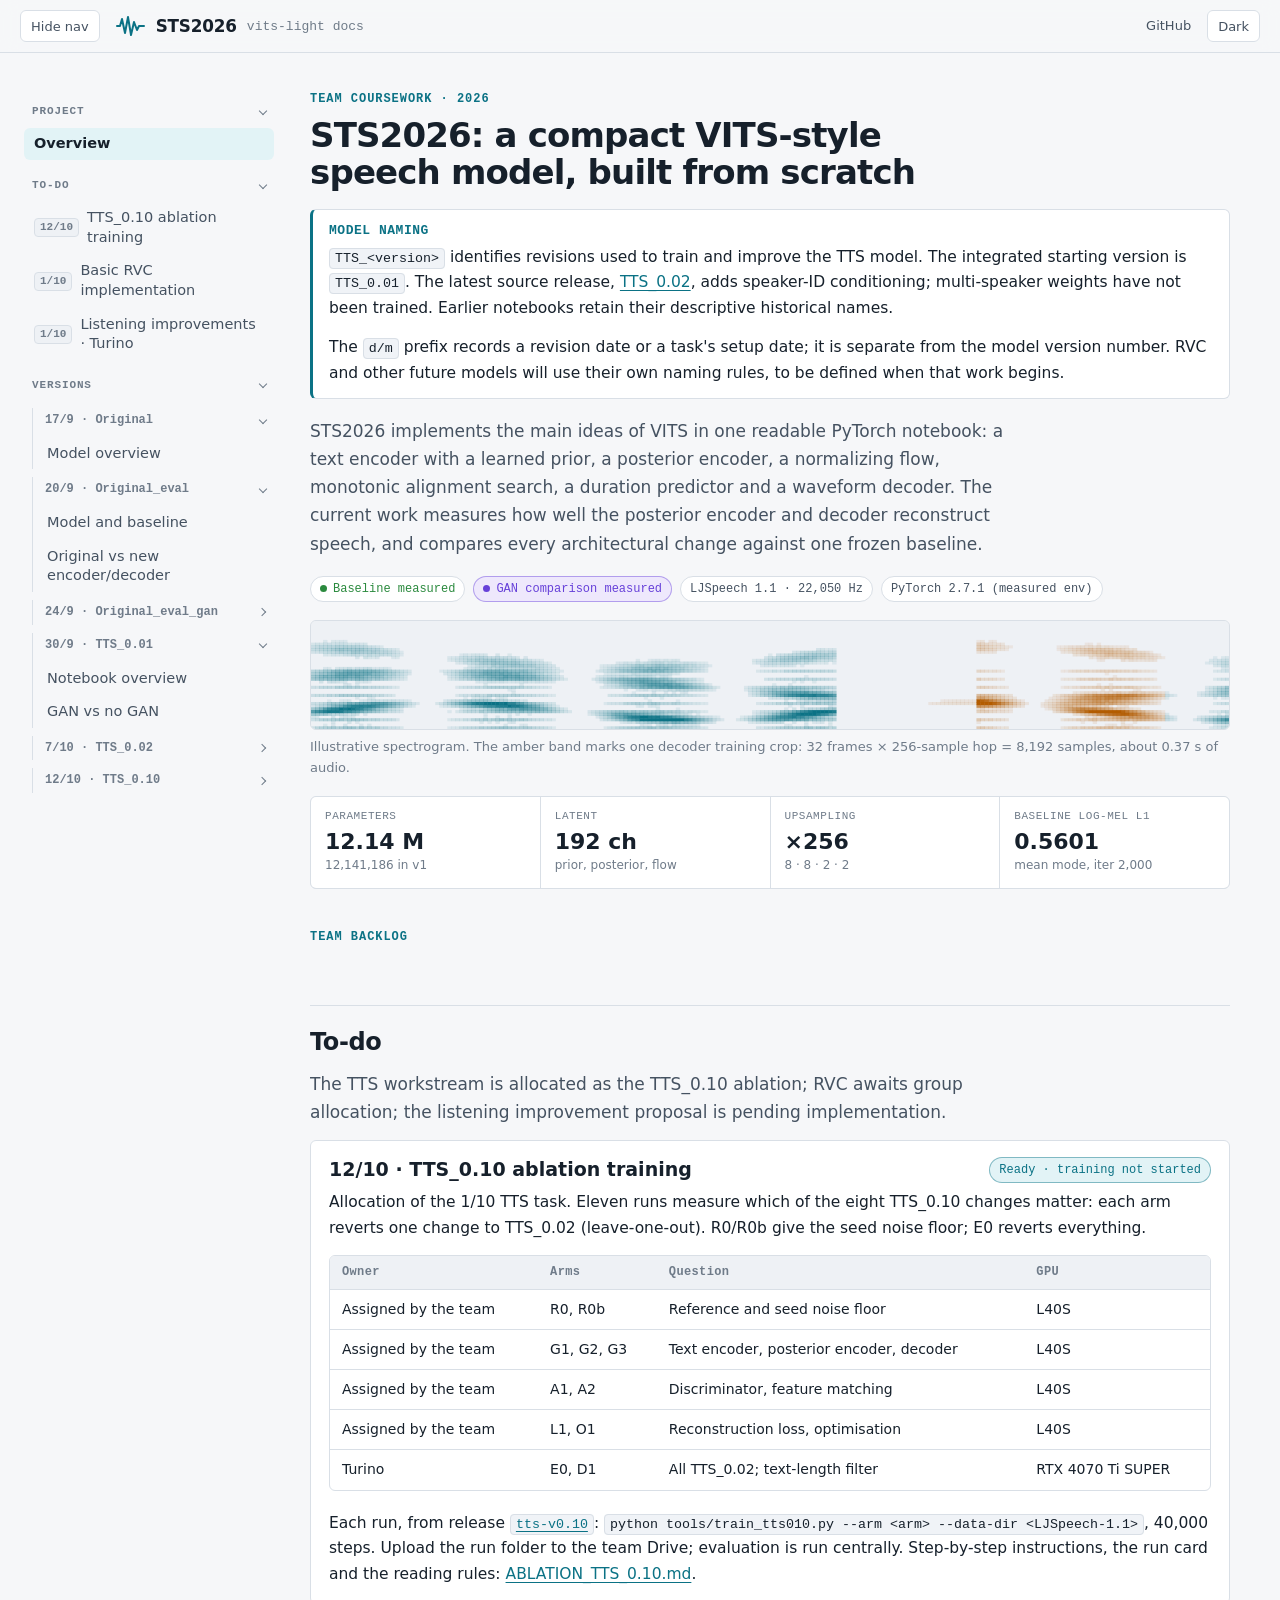
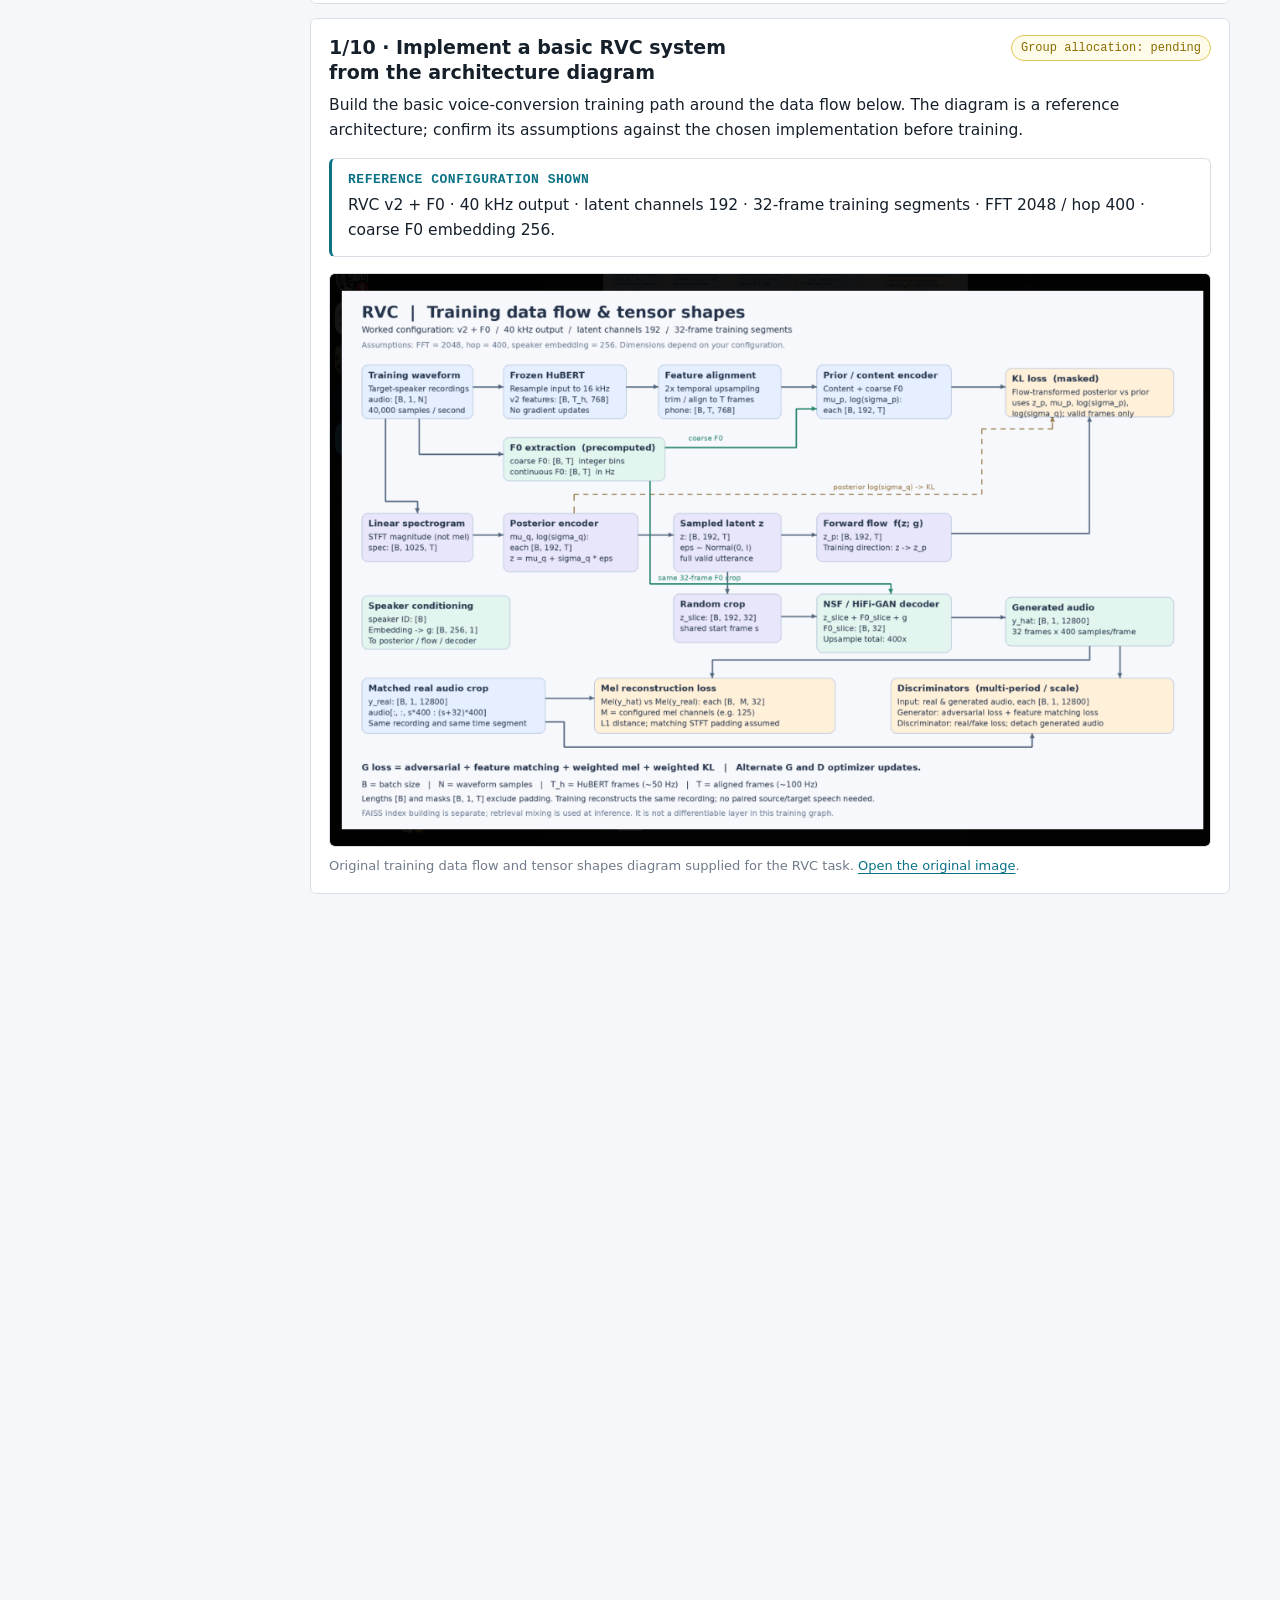
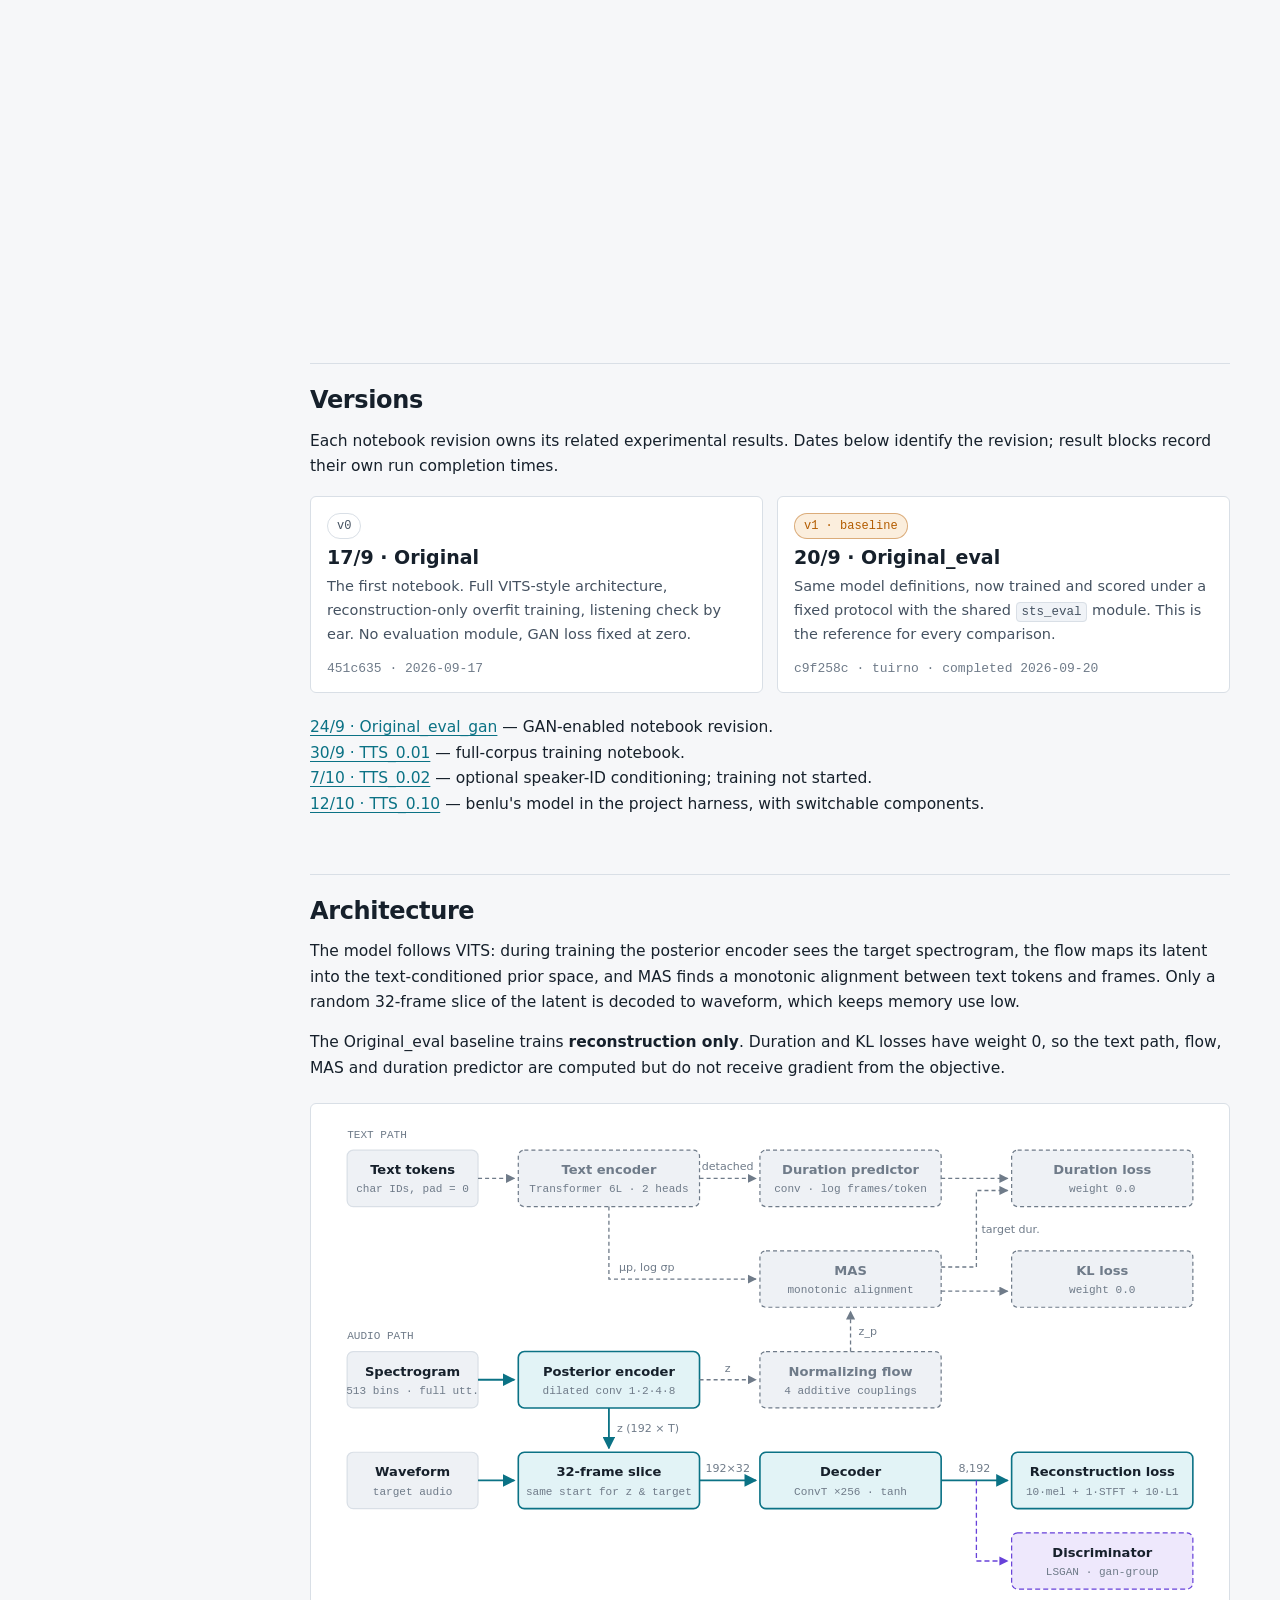
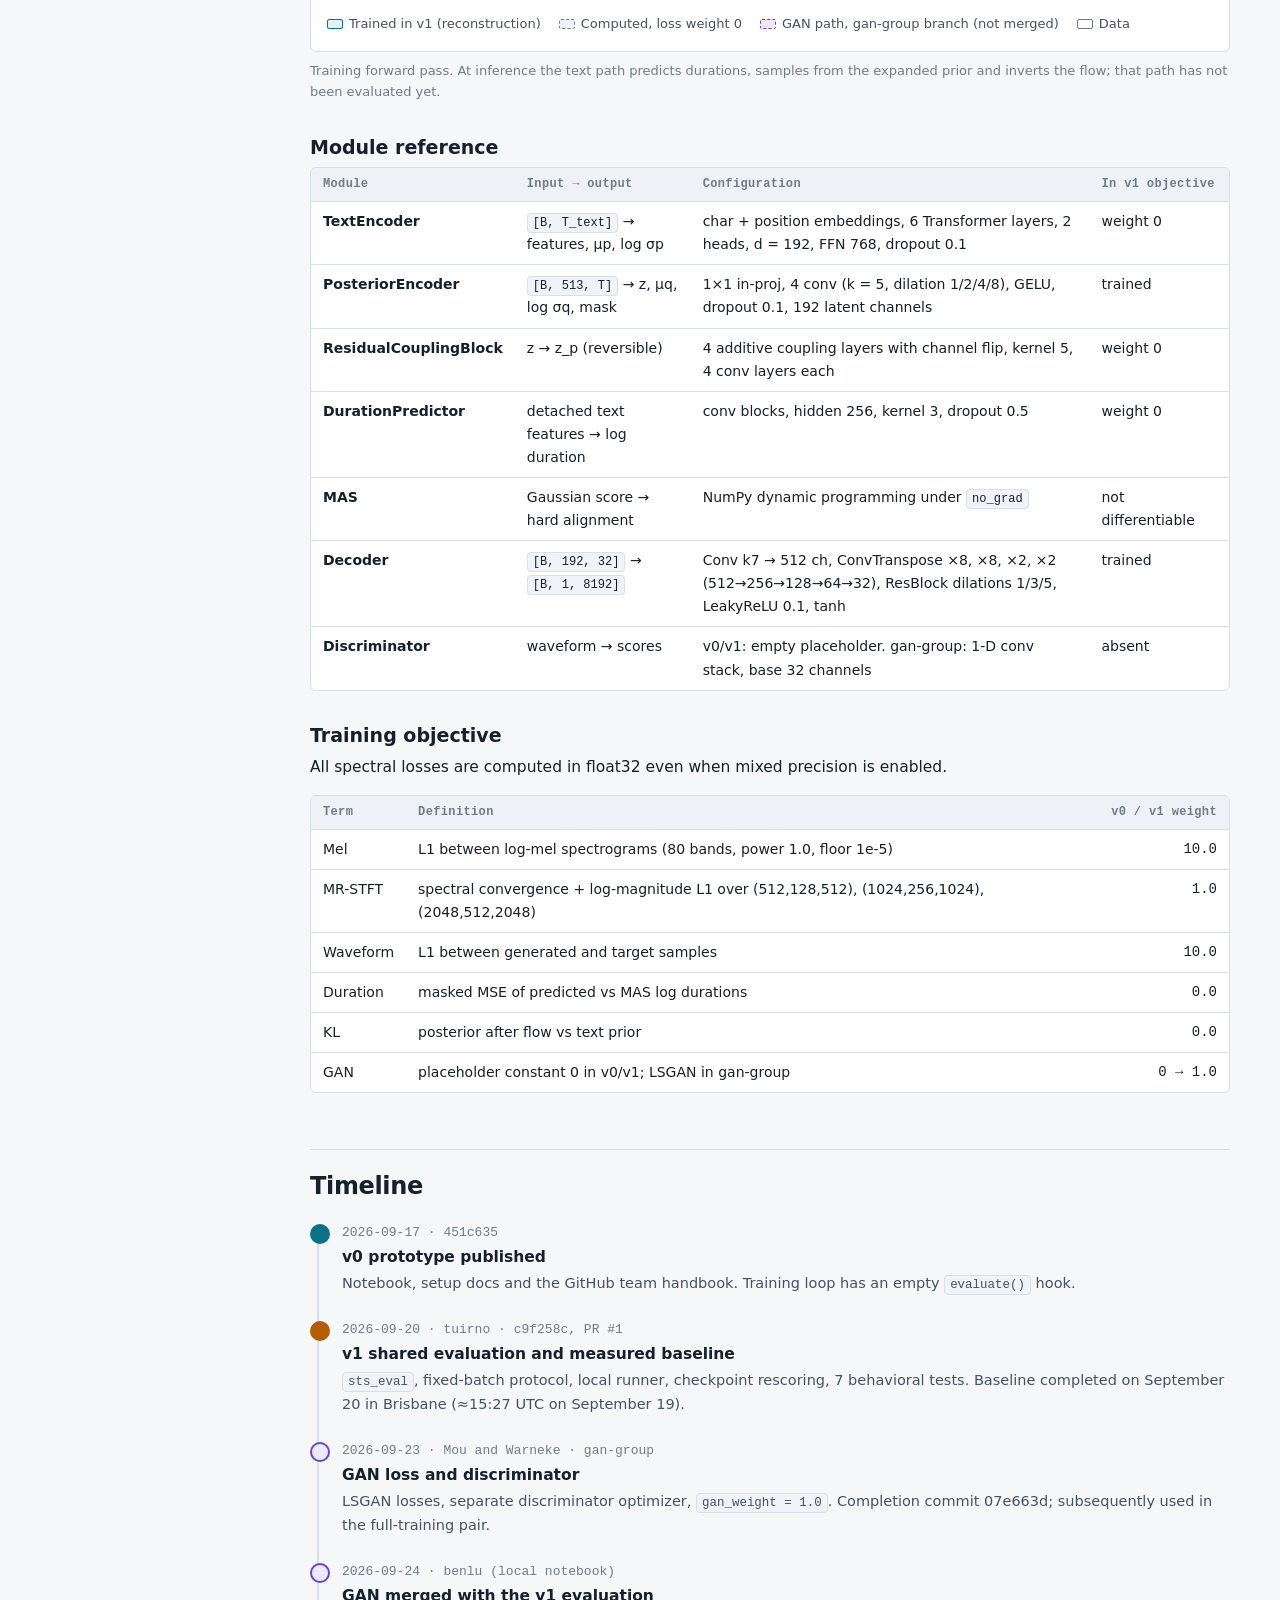
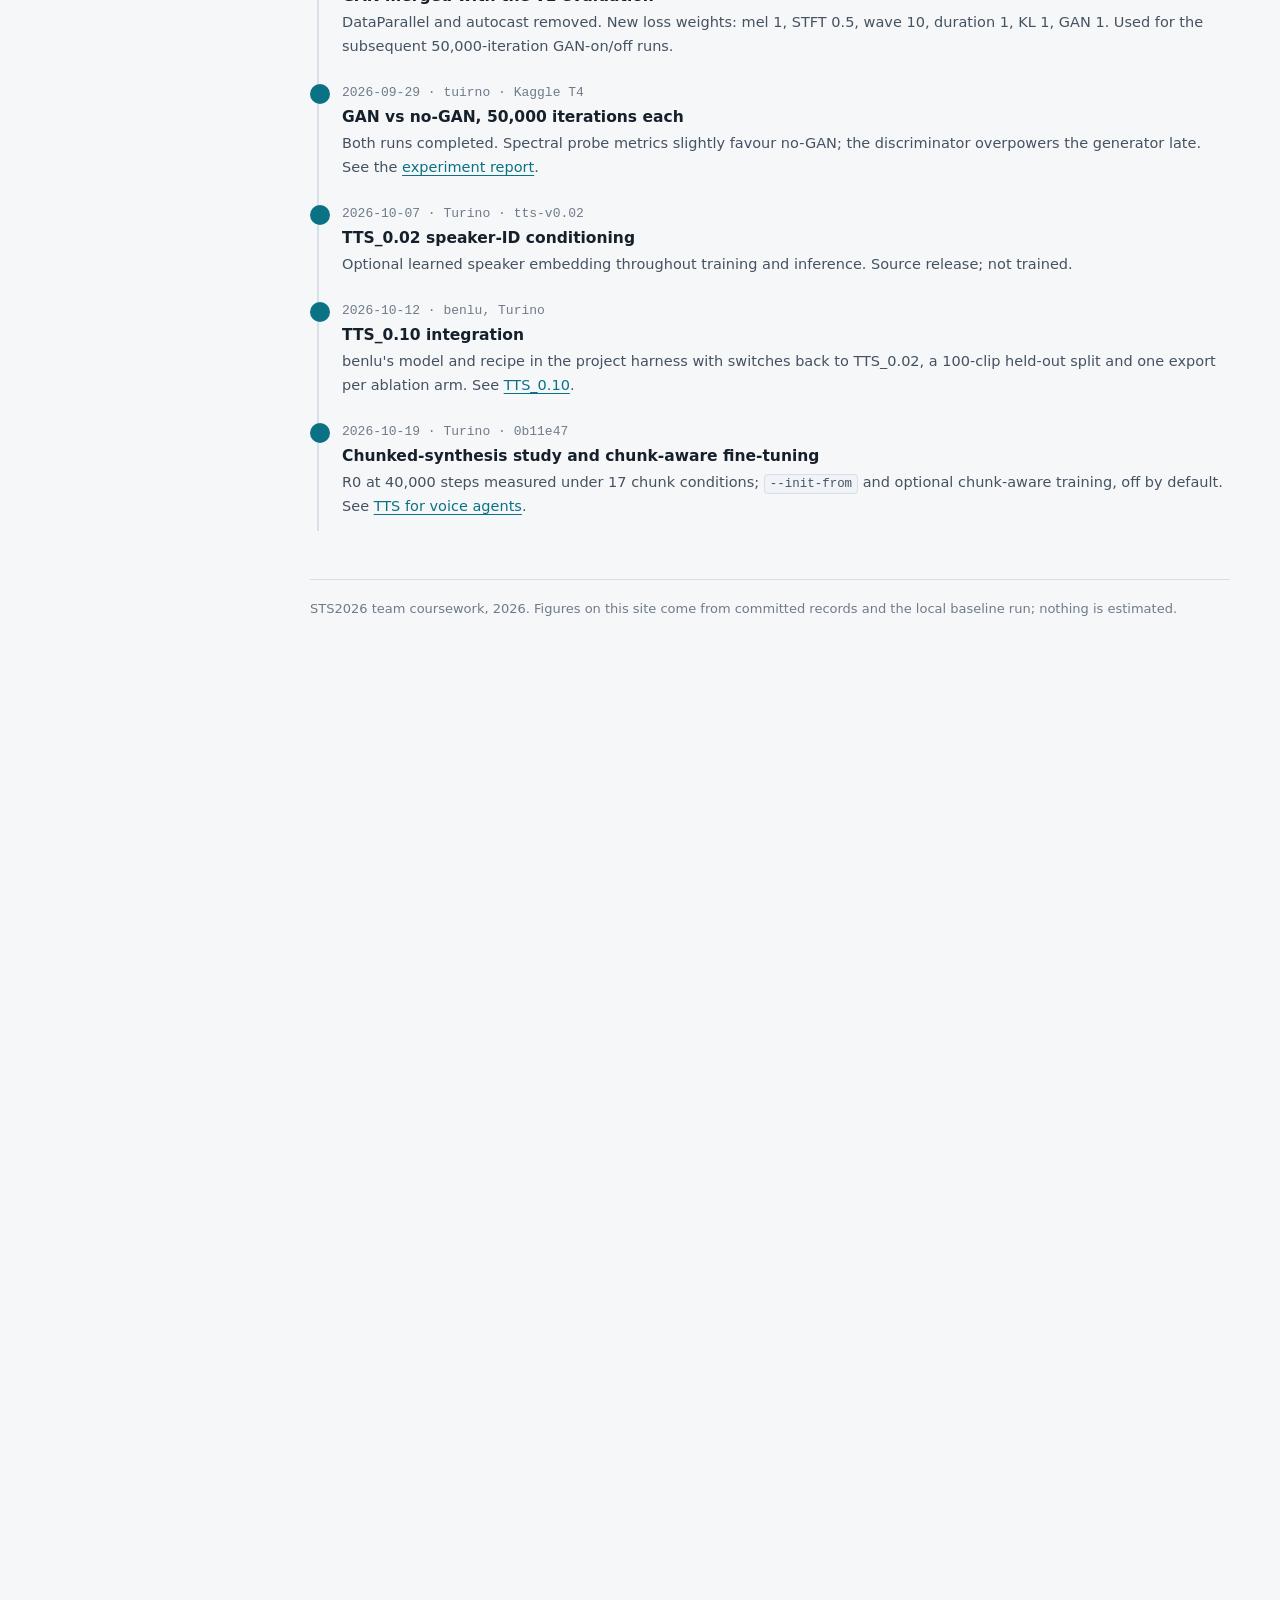
==== docs/site/index.html @ eb9f1c98 "docs: add the voice-agent chunk study to the site - New section #voice-agent-tts after TTS_0.10: the" ====
<!doctype html>
<html lang="en">
<head>
<meta charset="utf-8">
<meta name="viewport" content="width=device-width, initial-scale=1, viewport-fit=cover">
<title>STS2026 Technical Documentation</title>
<meta name="description" content="Technical documentation for STS2026, a compact VITS-style speech model and its reconstruction evaluation.">
<link rel="stylesheet" href="assets/site.css">
</head>
<body>
<header class="topbar">
  <button class="icon-btn menu-btn" type="button" data-menu aria-expanded="true" aria-label="Hide navigation">Hide nav</button>
  <a class="brand" href="#overview">
    <svg class="brand-mark" viewBox="0 0 30 22" aria-hidden="true"><path d="M1 11h3l2-7 3 14 3-16 3 18 3-13 3 8 2-4h5" style="fill:none;stroke:var(--accent);stroke-width:2;stroke-linejoin:round;stroke-linecap:round"/></svg>
    <span class="brand-name">STS2026</span>
    <span class="brand-sub">vits-light docs</span>
  </a>
  <span class="topbar-spacer"></span>
  <a class="plain" href="https://github.com/liquidtoy001/STS2026">GitHub</a>
  <button class="icon-btn" type="button" data-theme-toggle>Dark</button>
</header>

<div class="shell">
  <aside class="sidenav" data-sidenav></aside>

  <main>
    <article class="article"><span class="eyebrow">Team coursework · 2026</span>
      <h1 id="overview">STS2026: a compact VITS-style speech model, built from scratch</h1>
      <div class="callout note">
        <div class="callout-title">Model naming</div>
        <p><code>TTS_&lt;version&gt;</code> identifies revisions used to train and improve the TTS model. The integrated starting version is <code>TTS_0.01</code>. The latest source release, <a href="#version-speaker-conditioning">TTS_0.02</a>, adds speaker-ID conditioning; multi-speaker weights have not been trained. Earlier notebooks retain their descriptive historical names.</p>
        <p>The <code>d/m</code> prefix records a revision date or a task's setup date; it is separate from the model version number. RVC and other future models will use their own naming rules, to be defined when that work begins.</p>
      </div>
      <p class="lede">
        STS2026 implements the main ideas of VITS in one readable PyTorch notebook: a text encoder with a learned prior,
        a posterior encoder, a normalizing flow, monotonic alignment search, a duration predictor and a waveform decoder.
        The current work measures how well the posterior encoder and decoder reconstruct speech, and compares every
        architectural change against one frozen baseline.
      </p>
      <div class="meta-row">
        <span class="chip ok"><span class="dot"></span>Baseline measured</span>
        <span class="chip gan"><span class="dot"></span>GAN comparison measured</span>
        <span class="chip">LJSpeech 1.1 · 22,050 Hz</span>
        <span class="chip">PyTorch 2.7.1 (measured env)</span>
      </div>

      <canvas class="spectro" aria-hidden="true"></canvas>
      <p class="small muted">Illustrative spectrogram. The amber band marks one decoder training crop: 32 frames × 256-sample hop = 8,192 samples, about 0.37 s of audio.</p>

      <div class="stat-row">
        <div class="stat"><div class="k">Parameters</div><div class="v">12.14 M</div><div class="s">12,141,186 in v1</div></div>
        <div class="stat"><div class="k">Latent</div><div class="v">192 ch</div><div class="s">prior, posterior, flow</div></div>
        <div class="stat"><div class="k">Upsampling</div><div class="v">×256</div><div class="s">8 · 8 · 2 · 2</div></div>
        <div class="stat"><div class="k">Baseline log-mel L1</div><div class="v">0.5601</div><div class="s">mean mode, iter 2,000</div></div>
      </div>

      <section class="doc-section task-board" id="tasks">
        <span class="eyebrow">Team backlog</span>
        <h2>To-do</h2>
        <p class="lede">The TTS workstream is allocated as the TTS_0.10 ablation; RVC awaits group allocation; the listening improvement proposal is pending implementation.</p>

        <article class="task-card" id="task-tts010-ablation">
          <span id="task-tts"></span>
          <div class="task-card-head">
            <h3>12/10 · TTS_0.10 ablation training</h3>
            <span class="chip acc">Ready · training not started</span>
          </div>
          <p>Allocation of the 1/10 TTS task. Eleven runs measure which of the eight TTS_0.10 changes matter: each arm reverts one change to TTS_0.02 (leave-one-out). R0/R0b give the seed noise floor; E0 reverts everything.</p>
          <div class="table-wrap">
            <table>
              <thead><tr><th>Owner</th><th>Arms</th><th>Question</th><th>GPU</th></tr></thead>
              <tbody>
                <tr><td>Assigned by the team</td><td>R0, R0b</td><td>Reference and seed noise floor</td><td>L40S</td></tr>
                <tr><td>Assigned by the team</td><td>G1, G2, G3</td><td>Text encoder, posterior encoder, decoder</td><td>L40S</td></tr>
                <tr><td>Assigned by the team</td><td>A1, A2</td><td>Discriminator, feature matching</td><td>L40S</td></tr>
                <tr><td>Assigned by the team</td><td>L1, O1</td><td>Reconstruction loss, optimisation</td><td>L40S</td></tr>
                <tr><td>Turino</td><td>E0, D1</td><td>All TTS_0.02; text-length filter</td><td>RTX 4070 Ti SUPER</td></tr>
              </tbody>
            </table>
          </div>
          <p>Each run, from release <a href="https://github.com/liquidtoy001/STS2026/releases/tag/tts-v0.10"><code>tts-v0.10</code></a>: <code>python tools/train_tts010.py --arm &lt;arm&gt; --data-dir &lt;LJSpeech-1.1&gt;</code>, 40,000 steps. Upload the run folder to the team Drive; evaluation is run centrally. Step-by-step instructions, the run card and the reading rules: <a href="https://github.com/liquidtoy001/STS2026/blob/Turino/docs/ABLATION_TTS_0.10.md">ABLATION_TTS_0.10.md</a>.</p>
        </article>

        <article class="task-card" id="task-rvc">
          <div class="task-card-head">
            <h3>1/10 · Implement a basic RVC system from the architecture diagram</h3>
            <span class="chip warn">Group allocation: pending</span>
          </div>
          <p>Build the basic voice-conversion training path around the data flow below. The diagram is a reference architecture; confirm its assumptions against the chosen implementation before training.</p>
          <div class="callout note task-assumptions">
            <div class="callout-title">Reference configuration shown</div>
            <p>RVC v2 + F0 · 40 kHz output · latent channels 192 · 32-frame training segments · FFT 2048 / hop 400 · coarse F0 embedding 256.</p>
          </div>
          <figure class="task-figure">
            <img src="assets/rvc-training-flow-original.png" alt="Original RVC training data flow and tensor shapes diagram supplied for this task." loading="lazy" decoding="async">
            <figcaption>Original training data flow and tensor shapes diagram supplied for the RVC task. <a href="assets/rvc-training-flow-original.png">Open the original image</a>.</figcaption>
          </figure>
        </article>
<span id="v2-turino-2026-10-01-listening"></span>
<section class="doc-section" id="turino-listening">
<span class="eyebrow">To-do · listening improvement proposal</span>
      <h2>1/10 · Listening improvements · Turino</h2>
      <div class="exp-head">
        <span class="chip">Author: Turino</span>
        <span class="chip">Proposed: 2026-10-01 · Australia/Brisbane</span>
        <span class="chip warn">Planned · implementation pending</span>
      </div>
      <p>The original evaluation notebook plays only the first exported example. Its 8,192-sample crop at 22,050 Hz lasts approximately 0.37 seconds, which limits listening to local noise and distortion. Expand the listening interface so the team can inspect more samples and complete utterances.</p>
      <h4 id="proposal-turino-listening-plan">Proposed work</h4>
      <ol class="list">
        <li>Expose all eight existing samples, labeled by utterance ID, with matched target, posterior-mean reconstruction and posterior-sample reconstruction players. Reuse the exported crops without retraining.</li>
        <li>Add full-utterance posterior reconstruction from a saved checkpoint: encode the complete reference spectrogram and decode both the posterior mean and a reproducibly seeded posterior sample. Export aligned reference and reconstruction audio with valid lengths and sample rates recorded.</li>
        <li>Present the full-utterance outputs in a sample selector or per-sample player groups. Use the same utterances and sampling settings when comparing original and new models.</li>
        <li>Retain the existing fixed-crop numerical evaluation as a separate protocol. Label full-utterance listening outputs clearly and verify the memory requirements and behavior of a decoder trained on short segments before drawing conclusions.</li>
      </ol>
      <h4 id="proposal-turino-listening-acceptance">Acceptance criteria</h4>
      <ul class="list">
        <li>Each of the eight utterance IDs exposes a target / mean / sample listening group, with no silent truncation or padding presented as valid audio.</li>
        <li>A compatible checkpoint produces complete reference-length reconstructions without another training run, or reports an explicit compatibility or resource limitation.</li>
        <li>Sampling is reproducible and does not disturb the training random-number state. Original/new model listening comparisons use matching inputs and settings.</li>
        <li>Listening notes are written in English and include completion times. No MOS score or perceptual improvement is claimed unless actually assessed.</li>
      </ul>
      <p class="small muted">Scope: posterior reconstruction conditioned on real audio. Full-utterance playback is an additional diagnostic; its quality remains to be measured. This proposal does not establish text-only synthesis quality, convergence or generalization.</p>
<footer class="site-foot">Proposal by Turino · 2026-10-01 · Australia/Brisbane. Status: implementation pending.</footer>
</section>
      </section>

      <h2 id="versions">Versions</h2>
      <p>Each notebook revision owns its related experimental results. Dates below identify the revision; result blocks record their own run completion times.</p>
      <div class="grid-2">
        <a class="card" href="#version-v0">
          <span class="chip" style="align-self:flex-start">v0</span>
          <h3>17/9 · Original</h3>
          <p>The first notebook. Full VITS-style architecture, reconstruction-only overfit training, listening check by ear. No evaluation module, GAN loss fixed at zero.</p>
          <span class="card-foot">451c635 · 2026-09-17</span>
        </a>
        <a class="card" href="#version-v1">
          <span class="chip base" style="align-self:flex-start">v1 · baseline</span>
          <h3>20/9 · Original_eval</h3>
          <p>Same model definitions, now trained and scored under a fixed protocol with the shared <code>sts_eval</code> module. This is the reference for every comparison.</p>
          <span class="card-foot">c9f258c · tuirno · completed 2026-09-20</span>
        </a>
      </div>

      <p><a href="#version-original-eval-gan">24/9 · Original_eval_gan</a> — GAN-enabled notebook revision.<br>
      <a href="#version-full-training">30/9 · TTS_0.01</a> — full-corpus training notebook.<br>
      <a href="#version-speaker-conditioning">7/10 · TTS_0.02</a> — optional speaker-ID conditioning; training not started.<br>
      <a href="#version-tts010">12/10 · TTS_0.10</a> — benlu's model in the project harness, with switchable components.</p>

      <h2 id="architecture">Architecture</h2>
      <p>
        The model follows VITS: during training the posterior encoder sees the target spectrogram, the flow maps its latent
        into the text-conditioned prior space, and MAS finds a monotonic alignment between text tokens and frames.
        Only a random 32-frame slice of the latent is decoded to waveform, which keeps memory use low.
      </p>
      <p>
        The Original_eval baseline trains <strong>reconstruction only</strong>. Duration and KL losses have weight 0, so the text path,
        flow, MAS and duration predictor are computed but do not receive gradient from the objective.
      </p>

      <figure>
        <div class="figure-box">
          <svg class="diagram" viewBox="0 0 880 480" role="img" aria-label="Architecture diagram of the VITS-style model">
            <defs>
              <marker id="ah" viewBox="0 0 10 10" refX="9" refY="5" markerWidth="7" markerHeight="7" orient="auto-start-reverse"><path d="M0 0L10 5L0 10z" class="arrow"/></marker>
              <marker id="ah-on" viewBox="0 0 10 10" refX="9" refY="5" markerWidth="7" markerHeight="7" orient="auto-start-reverse"><path d="M0 0L10 5L0 10z" class="arrow on"/></marker>
              <marker id="ah-gan" viewBox="0 0 10 10" refX="9" refY="5" markerWidth="7" markerHeight="7" orient="auto-start-reverse"><path d="M0 0L10 5L0 10z" class="arrow gan"/></marker>
            </defs>
            <text x="20" y="18" class="lbl mono">TEXT PATH</text>
            <text x="20" y="218" class="lbl mono">AUDIO PATH</text>

            <!-- lane 1 -->
            <rect class="node data" x="20" y="30" width="130" height="56" rx="6"/>
            <text x="85" y="54" text-anchor="middle" class="t-title">Text tokens</text>
            <text x="85" y="72" text-anchor="middle" class="t-sub">char IDs, pad = 0</text>

            <rect class="node off" x="190" y="30" width="180" height="56" rx="6"/>
            <text x="280" y="54" text-anchor="middle" class="t-title t-off">Text encoder</text>
            <text x="280" y="72" text-anchor="middle" class="t-sub">Transformer 6L · 2 heads</text>

            <rect class="node off" x="430" y="30" width="180" height="56" rx="6"/>
            <text x="520" y="54" text-anchor="middle" class="t-title t-off">Duration predictor</text>
            <text x="520" y="72" text-anchor="middle" class="t-sub">conv · log frames/token</text>

            <rect class="node off" x="680" y="30" width="180" height="56" rx="6"/>
            <text x="770" y="54" text-anchor="middle" class="t-title t-off">Duration loss</text>
            <text x="770" y="72" text-anchor="middle" class="t-sub">weight 0.0</text>

            <!-- lane 2 -->
            <rect class="node off" x="430" y="130" width="180" height="56" rx="6"/>
            <text x="520" y="154" text-anchor="middle" class="t-title t-off">MAS</text>
            <text x="520" y="172" text-anchor="middle" class="t-sub">monotonic alignment</text>

            <rect class="node off" x="680" y="130" width="180" height="56" rx="6"/>
            <text x="770" y="154" text-anchor="middle" class="t-title t-off">KL loss</text>
            <text x="770" y="172" text-anchor="middle" class="t-sub">weight 0.0</text>

            <!-- lane 3 -->
            <rect class="node data" x="20" y="230" width="130" height="56" rx="6"/>
            <text x="85" y="254" text-anchor="middle" class="t-title">Spectrogram</text>
            <text x="85" y="272" text-anchor="middle" class="t-sub">513 bins · full utt.</text>

            <rect class="node on" x="190" y="230" width="180" height="56" rx="6"/>
            <text x="280" y="254" text-anchor="middle" class="t-title">Posterior encoder</text>
            <text x="280" y="272" text-anchor="middle" class="t-sub">dilated conv 1·2·4·8</text>

            <rect class="node off" x="430" y="230" width="180" height="56" rx="6"/>
            <text x="520" y="254" text-anchor="middle" class="t-title t-off">Normalizing flow</text>
            <text x="520" y="272" text-anchor="middle" class="t-sub">4 additive couplings</text>

            <!-- lane 4 -->
            <rect class="node data" x="20" y="330" width="130" height="56" rx="6"/>
            <text x="85" y="354" text-anchor="middle" class="t-title">Waveform</text>
            <text x="85" y="372" text-anchor="middle" class="t-sub">target audio</text>

            <rect class="node on" x="190" y="330" width="180" height="56" rx="6"/>
            <text x="280" y="354" text-anchor="middle" class="t-title">32-frame slice</text>
            <text x="280" y="372" text-anchor="middle" class="t-sub">same start for z &amp; target</text>

            <rect class="node on" x="430" y="330" width="180" height="56" rx="6"/>
            <text x="520" y="354" text-anchor="middle" class="t-title">Decoder</text>
            <text x="520" y="372" text-anchor="middle" class="t-sub">ConvT ×256 · tanh</text>

            <rect class="node on" x="680" y="330" width="180" height="56" rx="6"/>
            <text x="770" y="354" text-anchor="middle" class="t-title">Reconstruction loss</text>
            <text x="770" y="372" text-anchor="middle" class="t-sub">10·mel + 1·STFT + 10·L1</text>

            <rect class="node gan" x="680" y="410" width="180" height="56" rx="6"/>
            <text x="770" y="434" text-anchor="middle" class="t-title">Discriminator</text>
            <text x="770" y="452" text-anchor="middle" class="t-sub">LSGAN · gan-group</text>

            <!-- edges -->
            <path class="edge off" d="M150 58H186" marker-end="url(#ah)"/>
            <path class="edge off" d="M370 58H426" marker-end="url(#ah)"/>
            <text x="398" y="50" text-anchor="middle" class="lbl">detached</text>
            <path class="edge off" d="M610 58H676" marker-end="url(#ah)"/>
            <path class="edge off" d="M280 86V158H426" marker-end="url(#ah)"/>
            <text x="290" y="150" class="lbl">μp, log σp</text>
            <path class="edge off" d="M610 146H645V70H676" marker-end="url(#ah)"/>
            <text x="650" y="112" class="lbl">target dur.</text>
            <path class="edge off" d="M610 170H676" marker-end="url(#ah)"/>
            <path class="edge on" d="M150 258H186" marker-end="url(#ah-on)"/>
            <path class="edge off" d="M370 258H426" marker-end="url(#ah)"/>
            <text x="398" y="250" text-anchor="middle" class="lbl">z</text>
            <path class="edge off" d="M520 230V190" marker-end="url(#ah)"/>
            <text x="528" y="214" class="lbl">z_p</text>
            <path class="edge on" d="M280 286V326" marker-end="url(#ah-on)"/>
            <text x="288" y="310" class="lbl">z (192 × T)</text>
            <path class="edge on" d="M150 358H186" marker-end="url(#ah-on)"/>
            <path class="edge on" d="M370 358H426" marker-end="url(#ah-on)"/>
            <text x="398" y="350" text-anchor="middle" class="lbl">192×32</text>
            <path class="edge on" d="M610 358H676" marker-end="url(#ah-on)"/>
            <text x="643" y="350" text-anchor="middle" class="lbl">8,192</text>
            <path class="edge gan" d="M645 358V438H676" marker-end="url(#ah-gan)"/>
          </svg>
          <div class="legend">
            <span><i class="on"></i>Trained in v1 (reconstruction)</span>
            <span><i class="off"></i>Computed, loss weight 0</span>
            <span><i class="gan"></i>GAN path, gan-group branch (not merged)</span>
            <span><i></i>Data</span>
          </div>
        </div>
        <figcaption>Training forward pass. At inference the text path predicts durations, samples from the expanded prior and inverts the flow; that path has not been evaluated yet.</figcaption>
      </figure>

      <h3 id="modules">Module reference</h3>
      <div class="table-wrap">
        <table>
          <thead><tr><th>Module</th><th>Input → output</th><th>Configuration</th><th>In v1 objective</th></tr></thead>
          <tbody>
            <tr><td><strong>TextEncoder</strong></td><td><code>[B, T_text]</code> → features, μp, log σp</td><td>char + position embeddings, 6 Transformer layers, 2 heads, d = 192, FFN 768, dropout 0.1</td><td>weight 0</td></tr>
            <tr><td><strong>PosteriorEncoder</strong></td><td><code>[B, 513, T]</code> → z, μq, log σq, mask</td><td>1×1 in-proj, 4 conv (k = 5, dilation 1/2/4/8), GELU, dropout 0.1, 192 latent channels</td><td>trained</td></tr>
            <tr><td><strong>ResidualCouplingBlock</strong></td><td>z → z_p (reversible)</td><td>4 additive coupling layers with channel flip, kernel 5, 4 conv layers each</td><td>weight 0</td></tr>
            <tr><td><strong>DurationPredictor</strong></td><td>detached text features → log duration</td><td>conv blocks, hidden 256, kernel 3, dropout 0.5</td><td>weight 0</td></tr>
            <tr><td><strong>MAS</strong></td><td>Gaussian score → hard alignment</td><td>NumPy dynamic programming under <code>no_grad</code></td><td>not differentiable</td></tr>
            <tr><td><strong>Decoder</strong></td><td><code>[B, 192, 32]</code> → <code>[B, 1, 8192]</code></td><td>Conv k7 → 512 ch, ConvTranspose ×8, ×8, ×2, ×2 (512→256→128→64→32), ResBlock dilations 1/3/5, LeakyReLU 0.1, tanh</td><td>trained</td></tr>
            <tr><td><strong>Discriminator</strong></td><td>waveform → scores</td><td>v0/v1: empty placeholder. gan-group: 1-D conv stack, base 32 channels</td><td>absent</td></tr>
          </tbody>
        </table>
      </div>

      <h3 id="objective">Training objective</h3>
      <p>All spectral losses are computed in float32 even when mixed precision is enabled.</p>
      <div class="table-wrap">
        <table>
          <thead><tr><th>Term</th><th>Definition</th><th class="num">v0 / v1 weight</th></tr></thead>
          <tbody>
            <tr><td>Mel</td><td>L1 between log-mel spectrograms (80 bands, power 1.0, floor 1e-5)</td><td class="num">10.0</td></tr>
            <tr><td>MR-STFT</td><td>spectral convergence + log-magnitude L1 over (512,128,512), (1024,256,1024), (2048,512,2048)</td><td class="num">1.0</td></tr>
            <tr><td>Waveform</td><td>L1 between generated and target samples</td><td class="num">10.0</td></tr>
            <tr><td>Duration</td><td>masked MSE of predicted vs MAS log durations</td><td class="num">0.0</td></tr>
            <tr><td>KL</td><td>posterior after flow vs text prior</td><td class="num">0.0</td></tr>
            <tr><td>GAN</td><td>placeholder constant 0 in v0/v1; LSGAN in gan-group</td><td class="num">0 → 1.0</td></tr>
          </tbody>
        </table>
      </div>

      <h2 id="timeline">Timeline</h2>
      <ul class="timeline">
        <li class="done"><span class="when">2026-09-17 · 451c635</span><div class="what">v0 prototype published</div><p>Notebook, setup docs and the GitHub team handbook. Training loop has an empty <code>evaluate()</code> hook.</p></li>
        <li class="base"><span class="when">2026-09-20 · tuirno · c9f258c, PR #1</span><div class="what">v1 shared evaluation and measured baseline</div><p><code>sts_eval</code>, fixed-batch protocol, local runner, checkpoint rescoring, 7 behavioral tests. Baseline completed on September 20 in Brisbane (≈15:27 UTC on September 19).</p></li>
        <li class="wip"><span class="when">2026-09-23 · Mou and Warneke · gan-group</span><div class="what">GAN loss and discriminator</div><p>LSGAN losses, separate discriminator optimizer, <code>gan_weight = 1.0</code>. Completion commit 07e663d; subsequently used in the full-training pair.</p></li>
        <li class="wip"><span class="when">2026-09-24 · benlu (local notebook)</span><div class="what">GAN merged with the v1 evaluation</div><p>DataParallel and autocast removed. New loss weights: mel 1, STFT 0.5, wave 10, duration 1, KL 1, GAN 1. Used for the subsequent 50,000-iteration GAN-on/off runs.</p></li>
        <li class="done"><span class="when">2026-09-29 · tuirno · Kaggle T4</span><div class="what">GAN vs no-GAN, 50,000 iterations each</div><p>Both runs completed. Spectral probe metrics slightly favour no-GAN; the discriminator overpowers the generator late. See the <a href="#full-train-gan">experiment report</a>.</p></li>
        <li class="done"><span class="when">2026-10-07 · Turino · tts-v0.02</span><div class="what">TTS_0.02 speaker-ID conditioning</div><p>Optional learned speaker embedding throughout training and inference. Source release; not trained.</p></li>
        <li class="done"><span class="when">2026-10-12 · benlu, Turino</span><div class="what">TTS_0.10 integration</div><p>benlu's model and recipe in the project harness with switches back to TTS_0.02, a 100-clip held-out split and one export per ablation arm. See <a href="#version-tts010">TTS_0.10</a>.</p></li>
        <li class="done"><span class="when">2026-10-19 · Turino · 0b11e47</span><div class="what">Chunked-synthesis study and chunk-aware fine-tuning</div><p>R0 at 40,000 steps measured under 17 chunk conditions; <code>--init-from</code> and optional chunk-aware training, off by default. See <a href="#voice-agent-tts">TTS for voice agents</a>.</p></li>
      </ul>

<footer class="site-foot">STS2026 team coursework, 2026. Figures on this site come from committed records and the local baseline run; nothing is estimated.</footer>

<section class="doc-section" id="version-v0">
<span class="eyebrow">Version v0</span>
      <h2>17/9 · Original</h2>
      <p class="lede">
        The first published notebook. It contains the complete VITS-style architecture and a working trainer,
        and it trains the posterior encoder and decoder to reconstruct a small batch of speech.
        Results were judged by listening. There is no evaluation module and the GAN loss is a zero placeholder.
      </p>
      <div class="meta-row">
        <span class="chip">commit 451c635</span>
        <span class="chip">2026-09-17</span>
        <span class="chip">vits-light_v1.ipynb (repo root)</span>
        <span class="chip warn"><span class="dot"></span>No metrics recorded</span>
      </div>

      <div class="callout note">
        <div class="callout-title">Reading this page</div>
        <p>Model definitions in v0 and v1 are identical. A cell-by-cell comparison found that only the trainer, evaluation setup and final run cells changed (cells 41–46). This page therefore focuses on how v0 trained and was inspected. The architecture itself is described on the <a href="#architecture">overview</a>.</p>
      </div>

      <h3 id="v0-scope">Scope</h3>
      <p>
        The notebook's own description calls it an educational, non-adversarial VITS-style implementation.
        It trains with mel, multi-resolution STFT and waveform losses. The discriminator, adversarial loss and
        feature-matching loss of full VITS are left out on purpose.
      </p>
      <ul class="list">
        <li>Data: LJSpeech 1.1 from a hard-coded Kaggle input path, 22,050 Hz, <code>N_FFT = 1024</code>, <code>HOP_LENGTH = 256</code>.</li>
        <li>Hardware target: Kaggle <strong>GPU T4 ×2</strong>. The trainer supports <code>nn.DataParallel</code>, but the final build cell passes <code>use_multi_gpu=False</code>.</li>
        <li>Task: overfit one batch of 8 utterances to check that encoder and decoder can reconstruct audio at all.</li>
      </ul>

      <h3 id="v0-configuration">Configuration</h3>
      <div class="grid-2">
        <div class="table-wrap" style="margin:0">
          <table>
            <thead><tr><th>Setting</th><th class="num">Value</th></tr></thead>
            <tbody>
              <tr><td>Global batch size</td><td class="num">8</td></tr>
              <tr><td>Data loader</td><td class="num">shuffle, 4 workers</td></tr>
              <tr><td>Training steps</td><td class="num">1,500</td></tr>
              <tr><td>Log / save every</td><td class="num">500 / 500</td></tr>
              <tr><td>Mixed precision / multi-GPU</td><td class="num">fp16 autocast / off</td></tr>
              <tr><td>Gradient clip</td><td class="num">1.0</td></tr>
            </tbody>
          </table>
        </div>
        <div class="table-wrap" style="margin:0">
          <table>
            <thead><tr><th>Optimizer / loss</th><th class="num">Value</th></tr></thead>
            <tbody>
              <tr><td>AdamW lr</td><td class="num">1e-4</td></tr>
              <tr><td>betas, eps</td><td class="num">(0.8, 0.99), 1e-9</td></tr>
              <tr><td>weight decay</td><td class="num">0.01</td></tr>
              <tr><td>mel / STFT / wave</td><td class="num">10 / 1 / 10</td></tr>
              <tr><td>duration / KL</td><td class="num">0 / 0</td></tr>
              <tr><td>GAN</td><td class="num">10 × 0 (placeholder)</td></tr>
            </tbody>
          </table>
        </div>
      </div>

      <h3 id="v0-training-loop">Training loop</h3>
      <p><code>VITSTrainer.overfit_train()</code> repeats one batch. Each iteration:</p>
      <ol class="list">
        <li>Takes the <strong>first batch of the shuffled loader</strong> once, before the loop, and moves it to the device.</li>
        <li>Runs the full forward pass under fp16 autocast. The model picks a new random 32-frame start for every utterance.</li>
        <li>Slices the target waveform at <code>start_frames × 256</code> and computes losses in float32.</li>
        <li>Stops with <code>FloatingPointError</code> on a non-finite loss.</li>
        <li>Scales, backpropagates, unscales, clips to norm 1.0, steps the <code>GradScaler</code>.</li>
        <li>Every 500 steps shows losses in the progress bar and calls <code>evaluate(outputs, batch)</code>, which is an empty stub.</li>
        <li>Every 500 steps saves a checkpoint to <code>./model_weight_no_gan</code>.</li>
      </ol>
<pre><code><span class="c-com"># v0 cell 42: the evaluation hook left for the team</span>
<span class="c-com"># Pick one to two metric to evaluate the model performace (and plot a graph)</span>
<span class="c-com"># Also create a graph which plotting the loss curve</span>
<span class="c-key">def</span> evaluate(outputs, batch):
    <span class="c-key">pass</span>

t_batch = trainer.overfit_train(total_steps=<span class="c-num">1500</span>, save_every=<span class="c-num">500</span>, log_every=<span class="c-num">500</span>)</code></pre>

      <h3 id="v0-inspection">How results were checked</h3>
      <p>The last cell re-encodes the returned batch in <code>inference_mode</code> and plays three clips for the first utterance:</p>
      <div class="grid-3">
        <div class="card"><h5>Posterior mean</h5><p>Decoder applied to μq, the noise-free latent (noise scale 0).</p></div>
        <div class="card"><h5>Posterior sample</h5><p>μq + ε·σq with <code>torch.manual_seed(1234)</code> (noise scale 1).</p></div>
        <div class="card"><h5>Target</h5><p>The matching slice of the real waveform.</p></div>
      </div>
      <p>It also prints posterior statistics: the standard deviation of the mean segment, the mean/min/max of σq and σq², and the standard deviation of the sampled z. Playback clamps audio to [−1, 1].</p>

<footer class="site-foot">Source: notebook at commit 451c635. Values are read from the notebook code; v0 recorded no measurements.</footer>
</section>

<section class="doc-section" id="version-v1">
<span class="eyebrow" style="color:var(--baseline)">Version v1 · baseline</span>
      <h2>20/9 · Original_eval</h2>
      <p class="lede">
        v1 keeps every model definition from v0 and adds a fixed, repeatable way to train and score it.
        Its measured run is the reference that all later changes are compared against.
        The GAN loss is still zero.
      </p>
      <div class="meta-row">
        <span class="chip base"><span class="dot"></span>Frozen baseline</span>
        <span class="chip">c9f258c (PR #1) · 9fba268 (PR #2)</span>
        <span class="chip">tuirno · completed 2026-09-20 (Brisbane)</span>
        <span class="chip">RTX 4070 Ti SUPER</span>
      </div>

      <h3 id="v1-changes">What changed from v0</h3>
      <ul class="diff">
        <li class="add"><span><code>sts_eval/reconstruction.py</code>: <code>ReconstructionEvaluator</code>, metric functions, <code>plot_history</code>, provenance helpers.</span></li>
        <li class="chg"><span>Training batch fixed to <code>LJ001-0001</code> … <code>LJ001-0008</code> in that order, instead of the first shuffled batch.</span></li>
        <li class="chg"><span>Seeds fixed: training 2026, evaluation 1234. cuDNN deterministic, benchmark off.</span></li>
        <li class="chg"><span>Budget raised to 2,000 iterations. Evaluation at 0, 500, 1000, 1500, 2000.</span></li>
        <li class="add"><span>Optimizer hook counts actual updates, separate from attempted iterations.</span></li>
        <li class="add"><span>Per-run directory with <code>run_config.json</code>, <code>status.json</code>, training history, checkpoints and scored WAVs.</span></li>
        <li class="add"><span>Local runner, report generator, subset downloader, Kaggle export, checkpoint rescoring.</span></li>
        <li class="add"><span>11 tests covering metrics, crop padding, RNG restoration, a real optimizer update and export.</span></li>
        <li class="del"><span>The empty <code>evaluate()</code> stub and the clamped listening cell.</span></li>
      </ul>

      <h3 id="v1-protocol">Evaluation protocol</h3>
      <p>The evaluator measures <code>spectrogram → posterior encoder → decoder → waveform</code> on the same eight utterances used for training.</p>
      <figure>
        <div class="figure-box">
          <svg class="diagram" viewBox="0 0 880 232" role="img" aria-label="Evaluation pipeline">
            <defs>
              <marker id="v1-eh" viewBox="0 0 10 10" refX="9" refY="5" markerWidth="7" markerHeight="7" orient="auto-start-reverse"><path d="M0 0L10 5L0 10z" class="arrow on"/></marker>
            </defs>
            <rect class="node data" x="20" y="88" width="140" height="56" rx="6"/>
            <text x="90" y="112" text-anchor="middle" class="t-title">Fixed batch</text>
            <text x="90" y="130" text-anchor="middle" class="t-sub">LJ001-0001…0008</text>

            <rect class="node on" x="200" y="88" width="150" height="56" rx="6"/>
            <text x="275" y="112" text-anchor="middle" class="t-title">Posterior encoder</text>
            <text x="275" y="130" text-anchor="middle" class="t-sub">full spectrogram</text>

            <rect class="node base" x="390" y="28" width="160" height="56" rx="6"/>
            <text x="470" y="52" text-anchor="middle" class="t-title">mode: mean</text>
            <text x="470" y="70" text-anchor="middle" class="t-sub">z = μq</text>

            <rect class="node base" x="390" y="148" width="160" height="56" rx="6"/>
            <text x="470" y="172" text-anchor="middle" class="t-title">mode: sample</text>
            <text x="470" y="190" text-anchor="middle" class="t-sub">μq + ε·exp(log σq)</text>

            <rect class="node on" x="590" y="88" width="140" height="56" rx="6"/>
            <text x="660" y="112" text-anchor="middle" class="t-title">Crop → decoder</text>
            <text x="660" y="130" text-anchor="middle" class="t-sub">central 32 fr</text>

            <rect class="node data" x="770" y="88" width="100" height="56" rx="6"/>
            <text x="820" y="112" text-anchor="middle" class="t-title">Metrics</text>
            <text x="820" y="130" text-anchor="middle" class="t-sub">per utterance</text>

            <path class="edge on" d="M160 116H196" marker-end="url(#eh)"/>
            <path class="edge on" d="M350 116H370V56H386" marker-end="url(#eh)"/>
            <path class="edge on" d="M350 116H370V176H386" marker-end="url(#eh)"/>
            <path class="edge on" d="M550 56H570V108H586" marker-end="url(#eh)"/>
            <path class="edge on" d="M550 176H570V124H586" marker-end="url(#eh)"/>
            <path class="edge on" d="M730 116H766" marker-end="url(#eh)"/>
            <text x="748" y="108" text-anchor="middle" class="lbl">8,192</text>
            <text x="560" y="222" class="lbl">ε from its own generator, seed 1234</text>
          </svg>
        </div>
        <figcaption>The two modes are scored and reported separately. The random latent returned by the encoder is deliberately not used; the evaluator draws its own noise.</figcaption>
      </figure>

      <h4 id="v1-fixed">Baseline experiment configuration</h4>
      <div class="table-wrap">
        <table>
          <thead><tr><th>Variable</th><th>Value</th></tr></thead>
          <tbody>
            <tr><td>Samples and order</td><td>LJ001-0001 to LJ001-0008, batch of 8</td></tr>
            <tr><td>Audio</td><td>22,050 Hz, <code>n_fft</code> 1024, hop 256, win 1024</td></tr>
            <tr><td>Crop</td><td>deterministic central 32 frames = 8,192 samples. Short utterances are padded for decoding; only real samples are scored. Crops under 1,025 valid samples fail loudly.</td></tr>
            <tr><td>Seeds</td><td>train 2026, eval noise 1234; CPU/CUDA RNG state and module train flags are restored after evaluation</td></tr>
            <tr><td>Budget</td><td>2,000 training iterations, eval every 500, log every 50</td></tr>
            <tr><td>Optimizer</td><td>AdamW lr 1e-4, betas (0.8, 0.99), eps 1e-9, wd 0.01, clip 1.0</td></tr>
            <tr><td>Loss weights</td><td>mel 10, STFT 1, wave 10, duration 0, KL 0</td></tr>
            <tr><td>Precision</td><td>AMP on, single GPU</td></tr>
          </tbody>
        </table>
      </div>

      <h4 id="v1-metrics">Metrics</h4>
      <p>All metrics are computed per utterance and averaged arithmetically, with no padding in the reduction. Lower is better. They are errors, not accuracy percentages.</p>
      <div class="table-wrap">
        <table>
          <thead><tr><th>Metric</th><th>Definition</th></tr></thead>
          <tbody>
            <tr><td><strong>Log-mel L1</strong></td><td>80 bands, magnitude mel, HTK scale, no normalization, natural log, floor 1e-5</td></tr>
            <tr><td><strong>STFT spectral convergence</strong></td><td>‖|S| − |Ŝ|‖<sub>F</sub> / ‖|S|‖<sub>F</sub>, averaged over the three resolutions</td></tr>
            <tr><td><strong>STFT log-magnitude</strong></td><td>L1 of log magnitudes, floor 1e-7, same three resolutions</td></tr>
          </tbody>
        </table>
      </div>
      <p class="small muted">STFT resolutions (FFT, hop, window): (512, 128, 512), (1024, 256, 1024), (2048, 512, 2048); Hann, centered, reflect padding. These match the training loss, so the metrics overlap with the objective.</p>

      <h3 id="v1-results">Measured baseline</h3>
      <div class="stat-row">
        <div class="stat"><div class="k">Iterations / updates</div><div class="v">2,000 / 1,988</div><div class="s">12 skipped by AMP</div></div>
        <div class="stat"><div class="k">Wall time</div><div class="v">640.9 s</div><div class="s">train + eval + save</div></div>
        <div class="stat"><div class="k">Peak allocated</div><div class="v">0.789 GiB</div><div class="s">reserved 0.830 GiB</div></div>
        <div class="stat"><div class="k">Parameters</div><div class="v">12.14 M</div><div class="s">12,141,186</div></div>
      </div>

      <div class="chart-grid figure-box" style="margin:0 0 22px">
        <div><div class="chart-title">Log-mel L1 at each evaluation</div><div id="v1-ch-mel"></div></div>
        <div><div class="chart-title">STFT spectral convergence at each evaluation</div><div id="v1-ch-sc"></div></div>
      </div>
      <figure>
        <div class="figure-box">
          <div class="chart-title">Training losses, unweighted (random crops, logged every 50 iterations)</div>
          <div id="v1-ch-train"></div>
        </div>
        <figcaption>Training losses use random crops and the pre-update forward pass; they are not the fixed-crop evaluation. Weighted total fell from 17.29 at iteration 50 to 9.00 at 2,000.</figcaption>
      </figure>

      <div class="table-wrap">
        <table>
          <thead><tr><th>Mode</th><th>Metric</th><th class="num">Iter 0</th><th class="num">Iter 2,000</th><th class="num">Change</th></tr></thead>
          <tbody>
            <tr><td>mean</td><td>Log-mel L1</td><td class="num">3.340485</td><td class="num">0.560088</td><td class="num delta-good">−83.2%</td></tr>
            <tr><td>mean</td><td>STFT SC</td><td class="num">2.202136</td><td class="num">0.862740</td><td class="num delta-good">−60.8%</td></tr>
            <tr><td>mean</td><td>STFT log-mag</td><td class="num">3.585402</td><td class="num">1.160106</td><td class="num delta-good">−67.6%</td></tr>
            <tr><td>sample</td><td>Log-mel L1</td><td class="num">1.961753</td><td class="num">0.557840</td><td class="num delta-good">−71.6%</td></tr>
            <tr><td>sample</td><td>STFT SC</td><td class="num">2.196269</td><td class="num">0.861846</td><td class="num delta-good">−60.8%</td></tr>
            <tr><td>sample</td><td>STFT log-mag</td><td class="num">2.008696</td><td class="num">1.105923</td><td class="num delta-good">−44.9%</td></tr>
          </tbody>
        </table>
      </div>
      <div class="callout warn">
        <div class="callout-title">What this does and does not show</div>
        <p>Reconstruction error on the training batch went down. This does not establish convergence, acceptable perceptual quality, or performance on unseen utterances. One seed was run, so training variation is unknown.</p>
      </div>

      <h4 id="v1-reproducibility">Reproducibility check</h4>
      <p>
        The final checkpoint was reloaded strictly in a fresh Python process after checking the data fingerprint and protocol, then rescored.
        Across 8 samples × 2 modes × 3 metrics, the largest per-sample absolute difference was <strong>0</strong>.
        This confirms same-machine, same-environment rescoring only.
      </p>
      <pre><code><span class="c-com"># final checkpoint SHA256</span>
4cfbd3c87bcb84d456038a30f99cf50fb64c7dc35ab0be023878c08b853022d4</code></pre>

<footer class="site-foot">Sources: docs/LOCAL_BASELINE_RESULT.md, docs/EVALUATION.md and run output/local-eval/original_20260919T151630615757Z/.</footer>
  <div id="encoder-results"></div>
</section>

<section class="doc-section" id="version-original-eval-gan">
  <span id="version-v2"></span><span id="v2-v2-gan"></span><span id="v2-board"></span>
  <span class="eyebrow">24/9 · Notebook revision</span>
  <h2>24/9 · Original_eval_gan</h2>
  <p>Extends Original_eval with a waveform discriminator, least-squares GAN losses and separate generator/discriminator optimizers. GAN components were completed on 23/9 by Mou and Warneke; benlu combined them with evaluation on 24/9.</p>
  <p class="small muted">Source: <code>notebooks/vits-light_v1.ipynb</code>, GAN component commit <code>07e663d</code>. The earlier evaluated baseline remains the GAN-disabled snapshot at <code>c9f258c</code>.</p>
</section>
<section class="doc-section" id="version-full-training">
  <span class="eyebrow">30/9 · Notebook integration</span>
  <h2>30/9 · TTS_0.01</h2>
  <p><code>notebooks/vits-full-train.ipynb</code> extends the GAN/evaluation model to full-corpus LJSpeech training, with duration and KL losses enabled. GAN-on and GAN-off exports use the same source notebook.</p>
  <p class="small muted">Committed on 30/9 at <code>3a5724b</code>. The results below were run on 29/9 (UTC) using this full-training configuration before notebook integration.</p>
  <div id="gan-results"></div>
</section>

<section class="doc-section" id="version-speaker-conditioning">
  <span class="eyebrow">7/10 · Turino · Model revision</span>
  <h2>7/10 · TTS_0.02 — Speaker-ID conditioning</h2>
  <p class="small muted">Source: <code>notebooks/vits-full-train.ipynb</code>. Commit <a href="https://github.com/liquidtoy001/STS2026/commit/e81f0bde3a0130e32e44f2e60c52358ada5943f6"><code>e81f0bd</code></a> · 7/10/2026 (Australia/Brisbane).</p>
  <p>Compared with TTS_0.01, this revision adds optional speaker IDs and a learned speaker embedding. The condition is passed to the posterior encoder, flow, duration predictor and waveform decoder; the data loader and checkpoints also retain speaker identities. The existing model structure and default single-speaker mode are retained.</p>
  <p>This gives the model an explicit input for which speaker should speak, providing a basis for learning different voices within one model.</p>
  <p><strong>Training has not started. The effect on voice identity and audio quality has not been evaluated.</strong></p>
</section>

<section class="doc-section" id="version-tts010">
  <span class="eyebrow">12/10 · benlu, Turino · Model revision</span>
  <h2>12/10 · TTS_0.10 — benlu's model with switchable components</h2>
  <p class="small muted">Source: <code>notebooks/vits-full-train.ipynb</code>. Commit <a href="https://github.com/liquidtoy001/STS2026/commit/c06d618"><code>c06d618</code></a>, pre-release <a href="https://github.com/liquidtoy001/STS2026/releases/tag/tts-v0.10"><code>tts-v0.10</code></a>, merged to <code>main</code> · 12/10/2026 (Australia/Brisbane). Model and training recipe: benlu (<code>final-vits</code>, 40,000 steps in about 10 h on Kaggle T4 ×2); integration: Turino.</p>
  <p>Compared with TTS_0.02, TTS_0.10 changes eight things: a text encoder with convolutional feed-forward blocks, a gated WaveNet posterior encoder, a multi-receptive-field decoder, multi-period and scale discriminators, feature matching, a mel × 45 reconstruction loss, batch 16 with fp16 training, and training on transcripts of at most 100 characters. Each change is a switch that can restore the TTS_0.02 component; flow, duration predictor and speaker-ID conditioning are kept.</p>
  <p>These are the standard VITS/HiFi-GAN components for modelling waveform detail and periodicity. With benlu's weights the integrated model reproduces his original code exactly; with every switch at TTS_0.02 it reproduces the <code>tts-v0.02</code> release.</p>
  <div class="table-wrap">
    <table>
      <thead><tr><th>Checkpoint</th><th class="num">Steps</th><th class="num">Probe log-mel L1</th><th class="num">STFT SC</th><th class="num">STFT log-mag</th></tr></thead>
      <tbody>
        <tr><td>benlu TTS_0.10</td><td class="num">40,000</td><td class="num"><strong>0.562</strong></td><td class="num"><strong>0.548</strong></td><td class="num"><strong>0.979</strong></td></tr>
        <tr><td>TTS_0.01, no GAN</td><td class="num">50,000</td><td class="num">1.218</td><td class="num">0.941</td><td class="num">1.754</td></tr>
        <tr><td>TTS_0.01, GAN</td><td class="num">50,000</td><td class="num">1.344</td><td class="num">0.948</td><td class="num">1.719</td></tr>
      </tbody>
    </table>
  </div>
  <p class="small muted">Fixed-crop probe LJ001-0001…0008, posterior mean, lower is better; one RTX 4070 Ti SUPER, 12/10. benlu's run did not train on the four probe clips longer than 100 characters; its error there (0.550) is no higher than on the four it trained on (0.574).</p>
  <figure class="task-figure">
    <img src="assets/tts010-spectrograms.jpg" alt="Spectrograms of text-only synthesis and reconstruction: benlu TTS_0.10 at 40,000 steps shows harmonics; TTS_0.01 GAN and no-GAN at 50,000 steps do not." loading="lazy" decoding="async">
    <figcaption>Text-only synthesis (rows 1–2) and full-utterance reconstruction (row 3); same seed and noise scale. A visual check, not a listening test.</figcaption>
  </figure>
  <p>On four new sentences, Whisper medium gets 32% of the words wrong for benlu's checkpoint and 98–100% for TTS_0.01, whose outputs it does not recognise as speech; real LJSpeech recordings score 0.8%. Four sentences give only a first indication; the held-out evaluation uses 100.</p>
  <p><strong>No run has been trained with this notebook yet.</strong> The ablation (<a href="#task-tts010-ablation">To-do</a>) trains eleven arms. Details: <a href="https://github.com/liquidtoy001/STS2026/blob/Turino/docs/TTS_0.10.md">TTS_0.10.md</a>.</p>
</section>

<section class="doc-section" id="voice-agent-tts">
  <span class="eyebrow">19/10 · Turino · Study on TTS_0.10</span>
  <h2>19/10 · TTS for voice agents — speaking before the sentence is finished</h2>
  <div class="exp-head">
    <span class="chip">Author: Turino</span>
    <span class="chip">Measured: 2026-10-19 · Australia/Brisbane</span>
    <span class="chip warn">Direction under discussion · not adopted by the team</span>
  </div>
  <p class="small muted">Source: commit <a href="https://github.com/liquidtoy001/STS2026/commit/0b11e47"><code>0b11e47</code></a> on <code>Turino</code>; not merged or released. Model: TTS_0.10 arm R0 at 40,000 steps (run <code>tts010_R0_20261014T070647303632Z</code>). Measurements on one RTX 4070 Ti SUPER; intelligibility by Whisper medium (<code>tools/asr_wer.py</code>).</p>
  <p>This section records a direction under discussion in the team and what has been measured for it.</p>

  <h3 id="voice-agent-problem">The problem</h3>
  <p>A voice agent answers in three stages: speech recognition turns the user's speech into text, a language model writes the answer, and a TTS speaks it. The language model produces its answer word by word. A TTS that needs a whole sentence can start only when the language model has finished that sentence; the 100 held-out LJSpeech sentences have about 12 words on average. To speak earlier, the TTS must synthesize a few words at a time, but each piece then lacks the rest of the sentence, which can make it harder to understand.</p>
  <p><strong>Question:</strong> how few words can the TTS wait for and still be as intelligible as when it synthesizes the whole sentence?</p>

  <h3 id="voice-agent-method">How it is measured</h3>
  <p>The chunk study (<code>tools/chunk_study.py</code>) synthesizes each of the 100 held-out sentences (never trained on) under 17 conditions, with the same random seed per sentence.</p>
  <div class="table-wrap">
    <table>
      <thead><tr><th>Condition</th><th>What the TTS gets</th><th>Words it must wait for before speaking</th></tr></thead>
      <tbody>
        <tr><td>whole sentence</td><td>the complete sentence, one call</td><td>the whole sentence (about 12)</td></tr>
        <tr><td>independent N-word chunks (<code>naive_N</code>)</td><td>each N-word chunk on its own; the pieces' audio is concatenated</td><td>N</td></tr>
        <tr><td>context-aware N-word chunks, lookahead K (<code>ctx_N_kK</code>)</td><td>all previous words + the chunk + the next K words; only the chunk is voiced</td><td>N + K</td></tr>
      </tbody>
    </table>
  </div>
  <p>Example, “The quick brown fox jumps over the lazy dog.”, context-aware 2-word chunks with lookahead 2: the first call reads “The quick brown fox” and voices “The quick”; the second reads “The quick brown fox jumps over” and voices “brown fox”; and so on. The text encoder sees the longer text, and the durations of all characters outside the chunk are set to zero, so only the chunk receives audio frames.</p>
  <p>Each condition's audio is transcribed by Whisper medium with the project's locked protocol; the word error rate (WER) is a corpus rate over the 100 sentences. The LJSpeech recordings of the same sentences score 3.3%, the floor set by Whisper itself. Differences between conditions come with 95% intervals from 2,000 paired bootstrap resamples of the sentences (<code>tools/chunk_analysis.py</code>).</p>

  <h3 id="voice-agent-results">Results for R0</h3>
  <div class="stat-row">
    <div class="stat"><div class="k">Whole sentence</div><div class="v">16.7%</div><div class="s">waits for 11.9 words</div></div>
    <div class="stat"><div class="k">Independent 2-word chunks</div><div class="v">35.4%</div><div class="s">waits for 2 words</div></div>
    <div class="stat"><div class="k">Context-aware 2 words, lookahead 2</div><div class="v">17.3%</div><div class="s">waits for 3.9 words</div></div>
    <div class="stat"><div class="k">LJSpeech recordings</div><div class="v">3.3%</div><div class="s">Whisper's own floor</div></div>
  </div>
  <div class="table-wrap">
    <table>
      <thead><tr><th>Condition</th><th class="num">Wait</th><th class="num">WER</th><th class="num">vs whole [95% CI]</th><th class="num">Duration</th></tr></thead>
      <tbody>
        <tr><td>whole sentence</td><td class="num">11.9</td><td class="num"><strong>16.7%</strong></td><td class="num">–</td><td class="num">0.96</td></tr>
        <tr><td>independent 1-word chunks</td><td class="num">1.0</td><td class="num">56.1%</td><td class="num">+39.4 [+34.6, +44.0]</td><td class="num">1.31</td></tr>
        <tr><td>independent 2-word chunks</td><td class="num">2.0</td><td class="num">35.4%</td><td class="num">+18.7 [+14.0, +23.7]</td><td class="num">1.13</td></tr>
        <tr><td>independent 4-word chunks</td><td class="num">3.9</td><td class="num">25.6%</td><td class="num">+8.9 [+5.0, +12.7]</td><td class="num">1.02</td></tr>
        <tr><td>independent 8-word chunks</td><td class="num">7.5</td><td class="num">20.5%</td><td class="num">+3.8 [+0.9, +6.8]</td><td class="num">0.98</td></tr>
        <tr><td>context-aware 2-word chunks, no lookahead</td><td class="num">2.0</td><td class="num">28.1%</td><td class="num">+11.4 [+7.7, +15.3]</td><td class="num">1.11</td></tr>
        <tr><td>context-aware 1-word chunks, lookahead 2</td><td class="num">3.0</td><td class="num"><strong>17.8%</strong></td><td class="num">+1.1 [−2.3, +4.1]</td><td class="num">0.96</td></tr>
        <tr><td>context-aware 2-word chunks, lookahead 2</td><td class="num">3.9</td><td class="num"><strong>17.3%</strong></td><td class="num">+0.6 [−2.1, +3.3]</td><td class="num">0.96</td></tr>
        <tr><td>context-aware 4-word chunks, lookahead 2</td><td class="num">5.7</td><td class="num">17.2%</td><td class="num">+0.5 [−2.1, +3.1]</td><td class="num">0.96</td></tr>
        <tr><td>LJSpeech recordings</td><td class="num">–</td><td class="num">3.3%</td><td class="num">–</td><td class="num">1</td></tr>
      </tbody>
    </table>
  </div>
  <p class="small muted"><em>Wait</em>: words that must arrive before the first audio (mean over the 100 sentences). <em>WER</em>: Whisper medium. <em>vs whole</em>: WER difference from the whole sentence in percentage points. <em>Duration</em>: length of the synthesized speech relative to the recording. All 17 conditions: <a href="https://github.com/liquidtoy001/STS2026/blob/Turino/docs/records/chunk-study/R0_40k/analysis.json">records/chunk-study/R0_40k/analysis.json</a>.</p>
  <figure class="task-figure" style="margin-bottom:18px">
    <img src="assets/voice-agent-chunk-tradeoff.png" alt="Whisper WER against the number of words the TTS must wait for. Independent chunks fall from 56% at one word to 20% at about 7.5 words; context-aware chunks with lookahead 2 stay near 17–18% from three words on, close to the whole sentence at 16.7%; real recordings are at 3.3%." loading="lazy" decoding="async">
    <figcaption>Whisper WER against the words the TTS must wait for before speaking; R0 at 40,000 steps, 100 held-out sentences. <a href="assets/voice-agent-chunk-tradeoff.png">Open the full-size figure</a>.</figcaption>
  </figure>
  <p>What the numbers show:</p>
  <ol class="list">
    <li><strong>Chunks synthesized on their own are much harder to understand.</strong> Two-word chunks raise the WER from 16.7% to 35.4% and stretch the speech to 1.13× the recording's duration.</li>
    <li><strong>Two words of lookahead remove that cost within the precision of this test.</strong> Context-aware chunks of one or two words with lookahead 2 are not distinguishable from whole sentences (intervals include 0) while waiting for 3–4 words instead of 11.9.</li>
    <li><strong>The lookahead matters more than the left context.</strong> Two-word chunks with all previous words but no lookahead still score 28.1%.</li>
    <li><strong>At equal waiting, context helps.</strong> Context-aware 2-word chunks with lookahead 2 and independent 4-word chunks both wait for about 3.9 words: 17.3% against 25.6%, a difference of −8.2 points [−11.6, −5.0].</li>
    <li><strong>Synthesis is not the bottleneck.</strong> One chunk takes about 11 ms on the RTX 4070 Ti SUPER and about 60 ms on 8 CPU threads; a whole sentence 24 ms and 239 ms.</li>
  </ol>

  <h3 id="voice-agent-finetune">Chunk-aware fine-tuning: local check</h3>
  <p>Context-aware chunks need the next words and a modified inference path. The alternative studied next is to teach the model short pieces directly: fine-tune R0 on training clips cut at word boundaries. With probability 0.5 a training clip is cut to 1–8 whole words together with the matching audio, either a prefix of the sentence or a span starting at a random word; the cut points come from the R0 40k model's alignment. The new options (<code>--init-from</code>, <code>--chunk-prob</code> and others in <code>tools/train_tts010.py</code>) are off by default, and the off path is identical to the <code>tts-v0.10</code> release (39 tests).</p>
  <p>Two local runs on the RTX 4070 Ti SUPER, both started from R0 at 40,000 steps with optimizer state carried, for 5,000 more steps with the same clips in the same order: <em>chunk</em> (chunk-aware training on) and <em>control</em> (off).</p>
  <div class="table-wrap">
    <table>
      <thead><tr><th>Held-out, 100 sentences</th><th class="num">R0 40k</th><th class="num">control +5k</th><th class="num">chunk +5k</th></tr></thead>
      <tbody>
        <tr><td>Whisper WER, whole sentences</td><td class="num">16.9%</td><td class="num">17.2%</td><td class="num">17.4%</td></tr>
        <tr><td>Duration ratio, whole sentences (1 = natural)</td><td class="num">0.957</td><td class="num">0.936</td><td class="num">0.916</td></tr>
        <tr><td>Level ratio (1 = natural)</td><td class="num">0.898</td><td class="num">0.884</td><td class="num">0.844</td></tr>
        <tr><td>Reconstruction log-mel L1</td><td class="num">0.533</td><td class="num">0.540</td><td class="num"><strong>0.518</strong></td></tr>
        <tr><td>Duration, independent 1-word chunks</td><td class="num">1.31</td><td class="num">1.28</td><td class="num">0.81</td></tr>
        <tr><td>Duration, independent 2-word chunks</td><td class="num">1.13</td><td class="num">1.11</td><td class="num">0.87</td></tr>
        <tr><td>Duration, independent 4-word chunks</td><td class="num">1.02</td><td class="num">1.00</td><td class="num">0.89</td></tr>
        <tr><td>Duration, context-aware 2-word chunks, lookahead 2</td><td class="num">0.96</td><td class="num">0.93</td><td class="num">0.92</td></tr>
      </tbody>
    </table>
  </div>
  <p class="small muted">The whole-sentence rows come from the held-out evaluation (<code>tools/eval_tts010.py</code>), where R0 scores 16.9%; the chunk study above, a separate synthesis, gives 16.7%. WER differences, points [95% CI]: control − R0 +0.3 [−3.1, +3.3]; chunk − R0 +0.5 [−3.3, +4.5]; chunk − control +0.3 [−2.9, +3.5]. Chunk durations are relative to the recording's length.</p>
  <p>So far: chunk-aware training did not detectably change whole-sentence intelligibility. It removed the stretching of short independent chunks (2-word chunks 0.87× instead of 1.11×) but overshot: short chunks and whole sentences became shorter than the recordings. Its held-out reconstruction error was the lowest of the three.</p>
  <p><strong>Not yet in the repository:</strong> the Whisper WER of chunked synthesis for the two fine-tunes, which was still being scored on 19/10. Limits of this check: one seed per run, 5,000 steps, one speaker, no listening test.</p>

  <h3 id="voice-agent-limits">What this does not show</h3>
  <ul class="list">
    <li>No language model or speech recognizer is in the loop. “Words waited for” stands in for latency; no end-to-end delay has been measured.</li>
    <li>Whisper WER measures intelligibility only, not naturalness. Audible joins between chunks and prosody across chunk boundaries have not been measured, and there has been no listening test.</li>
    <li>One speaker (LJSpeech), one checkpoint (R0 at 40,000 steps), 100 sentences, one synthesis per sentence and condition.</li>
    <li>Chunks are cut by word count, not at phrase boundaries.</li>
  </ul>

  <h3 id="voice-agent-decision">Team decisions</h3>
  <div class="callout note">
    <div class="callout-title">For the team</div>
    <p>Whether the project adopts this framing, and which configuration an application would use, is for the team to decide.</p>
  </div>
  <p>Details, reproduction commands and records: <a href="https://github.com/liquidtoy001/STS2026/blob/Turino/docs/VOICE_AGENT_TTS.md">VOICE_AGENT_TTS.md</a> (study), <a href="https://github.com/liquidtoy001/STS2026/blob/Turino/docs/CHUNK_FINETUNE.md">CHUNK_FINETUNE.md</a> (fine-tuning options and local check), <a href="https://github.com/liquidtoy001/STS2026/blob/Turino/docs/CHUNK_FINETUNE_RUNBOOK.md">CHUNK_FINETUNE_RUNBOOK.md</a> (run manual for full-size runs).</p>
<footer class="site-foot">Sources: docs/VOICE_AGENT_TTS.md, docs/CHUNK_FINETUNE.md, docs/records/chunk-study/R0_40k/ and docs/records/chunk-finetune/ at commit 0b11e47.</footer>
</section>

</article>
  </main>
</div>
<script src="assets/results.js"></script>
<script src="assets/version-results.js"></script>
<script src="assets/baseline.js"></script>
<script src="assets/site.js"></script>
</body>
</html>
---- docs/site/assets/site.css ----
/* Single-page documentation shell with a collapsible left navigation rail. */
:root {
  --bg: #f6f7f9;
  --surface: #ffffff;
  --sunken: #eef1f5;
  --ink: #16202b;
  --ink-2: #455261;
  --ink-3: #6f7b89;
  --rule: #d9dfe6;
  --accent: #0b7285;        /* cyan-teal: primary links, current version */
  --accent-soft: #e2f3f6;
  --baseline: #b35c00;      /* amber: the frozen baseline everywhere */
  --baseline-soft: #fbeedd;
  --gan: #6741d9;           /* violet: adversarial / upcoming work */
  --gan-soft: #eee8fc;
  --good: #2b8a3e;
  --bad: #c92a2a;
  --slot: #8a6d00;
  --slot-bg: #fffbea;
  --slot-rule: #e3c65a;
  --code-bg: #f0f3f7;

  --f-display: system-ui, -apple-system, "Segoe UI", sans-serif;
  --f-body: system-ui, -apple-system, "Segoe UI", sans-serif;
  --f-mono: ui-monospace, "Cascadia Mono", Consolas, monospace;

  --step--1: 0.8125rem;
  --step-0: 0.96875rem;
  --step-1: 1.1875rem;
  --step-2: 1.5rem;
  --step-3: 2.125rem;
  --radius: 6px;
}
@media (prefers-color-scheme: dark) {
  :root:not([data-theme="light"]) {
    --bg: #0f141a; --surface: #151c24; --sunken: #1b232d; --ink: #e4e9ef; --ink-2: #aab5c1; --ink-3: #7d8997;
    --rule: #2a3440; --accent: #4fc3d4; --accent-soft: #123039; --baseline: #f0a24a; --baseline-soft: #33240f;
    --gan: #a48bf2; --gan-soft: #251d3f; --good: #69c47a; --bad: #ff7b7b; --slot: #e8cb6a; --slot-bg: #221d0b;
    --slot-rule: #6f5c1d; --code-bg: #121820; color-scheme: dark;
  }
}
:root[data-theme="dark"] {
  --bg: #0f141a; --surface: #151c24; --sunken: #1b232d; --ink: #e4e9ef; --ink-2: #aab5c1; --ink-3: #7d8997;
  --rule: #2a3440; --accent: #4fc3d4; --accent-soft: #123039; --baseline: #f0a24a; --baseline-soft: #33240f;
  --gan: #a48bf2; --gan-soft: #251d3f; --good: #69c47a; --bad: #ff7b7b; --slot: #e8cb6a; --slot-bg: #221d0b;
  --slot-rule: #6f5c1d; --code-bg: #121820; color-scheme: dark;
}

* { box-sizing: border-box; }
html { scroll-padding-top: 72px; }
body {
  margin: 0; background: var(--bg); color: var(--ink);
  font: 400 var(--step-0)/1.65 var(--f-body);
  -webkit-font-smoothing: antialiased;
}
a { color: var(--accent); text-underline-offset: 3px; text-decoration-thickness: 1px; }
a:hover { text-decoration-thickness: 2px; }
:focus-visible { outline: 2px solid var(--accent); outline-offset: 2px; border-radius: 3px; }
img, svg { max-width: 100%; }

/* ---------- top bar ---------- */
.topbar {
  position: sticky; top: env(safe-area-inset-top, 0px); z-index: 20;
  display: flex; align-items: center; gap: 16px;
  padding: 10px 20px; background: color-mix(in srgb, var(--bg) 88%, transparent);
  backdrop-filter: blur(8px); border-bottom: 1px solid var(--rule);
}
.brand { display: flex; align-items: center; gap: 10px; color: var(--ink); text-decoration: none; }
.brand-mark { width: 30px; height: 22px; display: block; }
.brand-name { font: 700 1.05rem/1 var(--f-display); letter-spacing: -0.01em; }
.brand-sub { font: 500 var(--step--1)/1 var(--f-mono); color: var(--ink-3); }
.topbar-spacer { flex: 1; }
.topbar a.plain { color: var(--ink-2); text-decoration: none; font-size: var(--step--1); }
.topbar a.plain:hover { color: var(--ink); }
.icon-btn {
  display: inline-flex; align-items: center; justify-content: center; gap: 6px;
  height: 32px; padding: 0 10px; border: 1px solid var(--rule); border-radius: var(--radius);
  background: var(--surface); color: var(--ink-2); font: 500 var(--step--1) var(--f-body); cursor: pointer;
}
.icon-btn:hover { color: var(--ink); border-color: var(--ink-3); }
.menu-btn { display: inline-flex; }
/* CJK: no negative tracking, a little more leading */

/* ---------- shell ---------- */
.shell {
  display: grid; grid-template-columns: 250px minmax(0, 1fr); gap: 36px;
  max-width: 1440px; margin: 0 auto; padding-inline: 24px;
}
.shell.nav-collapsed { grid-template-columns: minmax(0, 1fr); max-width: 1160px; }
.shell.nav-collapsed .sidenav { display: none; }
.shell.nav-collapsed main { display: flex; justify-content: center; }
.shell.nav-collapsed .article { width: 100%; max-width: 940px; }

.sidenav { position: sticky; top: 72px; align-self: start; max-height: calc(100vh - 88px); overflow-y: auto; padding-block: 28px; }
.sidenav nav { display: grid; gap: 14px; }
.sidenav .nav-group { min-width: 0; }
.sidenav .nav-group > summary {
  display: flex; align-items: center; justify-content: space-between; gap: 8px;
  margin: 0; padding: 4px 8px; border-radius: var(--radius); cursor: pointer; list-style: none;
  font: 600 0.6875rem/1.4 var(--f-mono); letter-spacing: 0.08em; text-transform: uppercase; color: var(--ink-3);
}
.sidenav .nav-group > summary::marker { content: ""; }
.sidenav .nav-group > summary::-webkit-details-marker { display: none; }
.sidenav .nav-group > summary:hover { background: var(--sunken); color: var(--ink); }
.sidenav .nav-group > summary:focus-visible { outline: 2px solid var(--accent); outline-offset: 2px; }
.sidenav .nav-chevron {
  flex: none; width: 6px; height: 6px; border-right: 1.5px solid currentColor; border-bottom: 1.5px solid currentColor;
  transform: translateY(-1px) rotate(45deg); transition: transform 120ms ease;
}
.sidenav .nav-group:not([open]) > summary > .nav-chevron { transform: translateX(-1px) rotate(-45deg); }
.sidenav ul { list-style: none; margin: 0; padding: 0; display: grid; gap: 2px; }
.sidenav .nav-group > ul { margin-top: 5px; }
.sidenav .nav-group .nav-group { margin: 6px 0 0 8px; border-left: 1px solid var(--rule); padding-left: 4px; }
.sidenav .nav-group .nav-group > summary { text-transform: none; letter-spacing: 0; font-size: 0.75rem; }
.sidenav a {
  display: flex; align-items: center; gap: 8px; padding: 6px 10px; border-radius: var(--radius);
  color: var(--ink-2); text-decoration: none; font-size: 0.90625rem; line-height: 1.35;
}
.sidenav a:hover { background: var(--sunken); color: var(--ink); }
.sidenav a[aria-current="location"] { background: var(--accent-soft); color: var(--ink); font-weight: 600; }
.sidenav .ver {
  flex: none; font: 600 0.6875rem/1 var(--f-mono); padding: 3px 5px; border-radius: 4px;
  background: var(--sunken); color: var(--ink-3); border: 1px solid var(--rule);
}
.sidenav .ver.base { color: var(--baseline); border-color: color-mix(in srgb, var(--baseline) 40%, transparent); background: var(--baseline-soft); }
.sidenav .ver.gan { color: var(--gan); border-color: color-mix(in srgb, var(--gan) 40%, transparent); background: var(--gan-soft); }
main { min-width: 0; padding-block: 32px 96px; }
.article { width: 100%; max-width: 920px; }

/* ---------- type ---------- */
h1, h2, h3, h4 { text-wrap: balance; }
h1 { font: 700 var(--step-3)/1.1 var(--f-display); letter-spacing: -0.025em; margin: 6px 0 14px; }
h2 {
  font: 650 var(--step-2)/1.2 var(--f-display); letter-spacing: -0.015em;
  margin: 56px 0 14px; padding-top: 22px; border-top: 1px solid var(--rule);
}
h3 { font: 600 var(--step-1)/1.3 var(--f-display); margin: 32px 0 8px; }
h4 { font: 600 var(--step-0)/1.4 var(--f-body); margin: 22px 0 6px; }
h2 .anchor, h3 .anchor { opacity: 0; margin-left: 8px; color: var(--ink-3); text-decoration: none; font-weight: 400; }
h2:hover .anchor, h3:hover .anchor { opacity: 1; }
p { margin: 0 0 14px; }
.lede { font-size: 1.0625rem; color: var(--ink-2); max-width: 66ch; }
.eyebrow { font: 600 0.75rem/1 var(--f-mono); letter-spacing: 0.08em; text-transform: uppercase; color: var(--accent); }
.muted { color: var(--ink-3); }
small, .small { font-size: var(--step--1); }
ul.list, ol.list { padding-left: 22px; margin: 0 0 16px; display: grid; gap: 4px; }
code, kbd {
  font: 500 0.86em/1 var(--f-mono); background: var(--code-bg); border: 1px solid var(--rule);
  padding: 2px 5px; border-radius: 4px; overflow-wrap: anywhere;
}
pre {
  margin: 0 0 18px; padding: 14px 16px; overflow-x: auto; background: var(--code-bg);
  border: 1px solid var(--rule); border-radius: var(--radius); font: 400 0.8125rem/1.6 var(--f-mono); color: var(--ink);
}
pre code { background: none; border: 0; padding: 0; white-space: pre; font-size: inherit; }
.c-com { color: var(--ink-3); }
.c-key { color: var(--gan); }
.c-num { color: var(--baseline); }
.c-str { color: var(--good); }

/* ---------- page header meta ---------- */
.meta-row { display: flex; flex-wrap: wrap; gap: 8px; margin: 18px 0 8px; }
.chip {
  display: inline-flex; align-items: center; gap: 6px; padding: 3px 9px; border-radius: 999px;
  font: 500 0.75rem/1.5 var(--f-mono); border: 1px solid var(--rule); background: var(--surface); color: var(--ink-2);
  white-space: nowrap;
}
.chip .dot { width: 7px; height: 7px; border-radius: 50%; background: currentColor; }
.chip.ok { color: var(--good); }
.chip.base { color: var(--baseline); border-color: color-mix(in srgb, var(--baseline) 45%, transparent); background: var(--baseline-soft); }
.chip.gan { color: var(--gan); border-color: color-mix(in srgb, var(--gan) 45%, transparent); background: var(--gan-soft); }
.chip.acc { color: var(--accent); border-color: color-mix(in srgb, var(--accent) 45%, transparent); background: var(--accent-soft); }
.chip.warn { color: var(--slot); border-color: var(--slot-rule); background: var(--slot-bg); }

/* ---------- callouts ---------- */
.callout {
  margin: 18px 0; padding: 12px 16px; border: 1px solid var(--rule); border-left-width: 3px;
  border-radius: var(--radius); background: var(--surface);
}
.callout > :last-child { margin-bottom: 0; }
.callout .callout-title { font: 600 var(--step--1)/1.4 var(--f-mono); letter-spacing: 0.04em; text-transform: uppercase; margin-bottom: 4px; }
.callout.note { border-left-color: var(--accent); }
.callout.note .callout-title { color: var(--accent); }
.callout.warn { border-left-color: var(--baseline); }
.callout.warn .callout-title { color: var(--baseline); }
.callout.gan { border-left-color: var(--gan); }
.callout.gan .callout-title { color: var(--gan); }

/* ---------- team slot (placeholder to be filled) ---------- */
.slot {
  margin: 18px 0 22px; padding: 14px 16px 16px; border: 1.5px dashed var(--slot-rule); border-radius: var(--radius);
  background: var(--slot-bg);
}
.slot-head { display: flex; flex-wrap: wrap; align-items: baseline; gap: 6px 12px; margin-bottom: 6px; }
.slot-tag { font: 600 0.6875rem/1 var(--f-mono); letter-spacing: 0.08em; text-transform: uppercase; color: var(--slot); }
.slot-id { font: 500 0.6875rem/1 var(--f-mono); color: var(--ink-3); }
.slot-title { font: 600 var(--step-0)/1.4 var(--f-body); color: var(--ink); flex-basis: 100%; }
.slot-prompt { color: var(--ink-2); font-size: var(--step--1); margin: 0 0 8px; }
.slot-prompt ul { margin: 4px 0 0; padding-left: 18px; }
.slot-body { color: var(--ink); }
.slot-body:empty::before { content: attr(data-empty); color: var(--ink-3); font-style: italic; font-size: var(--step--1); }
.slot.filled { border-style: solid; border-color: var(--rule); background: var(--surface); }
.slot.filled .slot-prompt { display: none; }

/* ---------- team backlog ---------- */
.task-board { margin: 34px 0 8px; }
.task-card {
  min-width: 0; margin: 14px 0; padding: 16px 18px;
  border: 1px solid var(--rule); border-radius: var(--radius); background: var(--surface);
}
.task-card-head { display: flex; align-items: flex-start; justify-content: space-between; gap: 12px; }
.task-card-head h3 { margin: 0 0 8px; }
.task-card > :last-child { margin-bottom: 0; }
.task-assumptions { margin: 14px 0; }
.task-figure { margin: 16px 0 0; }
.task-figure img { display: block; width: 100%; height: auto; border: 1px solid var(--rule); border-radius: var(--radius); background: #f5f7fb; }
.task-figure figcaption { margin-top: 8px; }
@media (max-width: 680px) {
  .task-card-head { display: grid; }
  .task-card-head .chip { justify-self: start; }
  .task-card { padding: 14px; }
}

/* ---------- tables ---------- */
.table-wrap { overflow-x: auto; margin: 0 0 20px; border: 1px solid var(--rule); border-radius: var(--radius); background: var(--surface); }
table { width: 100%; border-collapse: collapse; font-size: 0.875rem; }
th, td { padding: 8px 12px; text-align: left; border-bottom: 1px solid var(--rule); vertical-align: top; }
th { font: 600 0.75rem/1.4 var(--f-mono); letter-spacing: 0.03em; color: var(--ink-3); background: var(--sunken); white-space: nowrap; }
tr:last-child td { border-bottom: 0; }
/* Tables scroll inside .table-wrap, so cells keep readable widths instead of breaking words or code. */
.table-wrap td { min-width: 6em; }
.table-wrap td code { white-space: nowrap; overflow-wrap: normal; }
td.num, th.num { text-align: right; font-family: var(--f-mono); font-variant-numeric: tabular-nums; white-space: nowrap; }
tr.is-base td { background: color-mix(in srgb, var(--baseline-soft) 70%, transparent); }
[data-comparison] td:first-child { min-width: 15em; }
[data-comparison] td:nth-child(2) { white-space: nowrap; }
.board-group h3 { margin-bottom: 4px; }
.delta-good { color: var(--good); }
.delta-bad { color: var(--bad); }
.delta-na { color: var(--ink-3); }

/* ---------- figures & diagrams ---------- */
figure { margin: 22px 0 26px; }
.figure-box { border: 1px solid var(--rule); border-radius: var(--radius); background: var(--surface); padding: 16px; overflow-x: auto; }
figcaption { margin-top: 8px; font-size: var(--step--1); color: var(--ink-3); }
.diagram { display: block; min-width: 680px; width: 100%; height: auto; }
.diagram text { font-family: var(--f-body); fill: var(--ink); }
.diagram .mono { font-family: var(--f-mono); }
.diagram .lbl { fill: var(--ink-3); font-size: 11px; }
.diagram .node { fill: var(--surface); stroke: var(--ink-3); stroke-width: 1.2; }
.diagram .node.on { stroke: var(--accent); stroke-width: 1.6; fill: var(--accent-soft); }
.diagram .node.off { stroke-dasharray: 4 3; fill: var(--sunken); }
.diagram .node.data { fill: var(--sunken); stroke: var(--rule); }
.diagram .node.gan { stroke: var(--gan); fill: var(--gan-soft); stroke-dasharray: 5 3; }
.diagram .node.base { stroke: var(--baseline); fill: var(--baseline-soft); }
.diagram .edge { stroke: var(--ink-3); stroke-width: 1.3; fill: none; }
.diagram .edge.on { stroke: var(--accent); stroke-width: 1.8; }
.diagram .edge.off { stroke-dasharray: 4 3; }
.diagram .edge.gan { stroke: var(--gan); stroke-dasharray: 5 3; }
.diagram .arrow { fill: var(--ink-3); }
.diagram .arrow.on { fill: var(--accent); }
.diagram .arrow.gan { fill: var(--gan); }
.diagram .t-title { font-weight: 600; font-size: 13px; }
.diagram .t-sub { font-size: 11px; fill: var(--ink-3); font-family: var(--f-mono); }
.diagram .t-off { fill: var(--ink-3); }

.legend { display: flex; flex-wrap: wrap; gap: 6px 18px; margin-top: 10px; font-size: var(--step--1); color: var(--ink-2); }
.legend span { display: inline-flex; align-items: center; gap: 6px; }
.legend i { display: inline-block; width: 16px; height: 10px; border-radius: 2px; border: 1.5px solid var(--ink-3); }
.legend i.on { border-color: var(--accent); background: var(--accent-soft); }
.legend i.off { border-style: dashed; background: var(--sunken); }
.legend i.gan { border-color: var(--gan); border-style: dashed; background: var(--gan-soft); }
.legend i.line { height: 0; border-width: 1.5px 0 0; border-radius: 0; }

/* charts */
.chart { display: block; width: 100%; height: auto; }
.chart text { font: 11px var(--f-mono); fill: var(--ink-3); }
.chart .grid { stroke: var(--rule); stroke-width: 1; }
.chart .axis { stroke: var(--ink-3); stroke-width: 1; }
.chart-grid { display: grid; grid-template-columns: repeat(2, minmax(0, 1fr)); gap: 14px; }
.chart-grid > div { min-width: 0; }
.chart-title { font: 600 var(--step--1)/1.4 var(--f-body); margin-bottom: 6px; color: var(--ink); }

/* ---------- cards / grids ---------- */
.grid-2 { display: grid; grid-template-columns: repeat(2, minmax(0, 1fr)); gap: 14px; margin: 16px 0 22px; }
.grid-3 { display: grid; grid-template-columns: repeat(3, minmax(0, 1fr)); gap: 14px; margin: 16px 0 22px; }
.grid-2 > *, .grid-3 > * { min-width: 0; }
.card {
  padding: 16px; border: 1px solid var(--rule); border-radius: var(--radius); background: var(--surface);
  display: flex; flex-direction: column; gap: 6px;
}
a.card { color: inherit; text-decoration: none; transition: border-color .15s; }
a.card:hover { border-color: var(--accent); }
.card h3, .card h4 { margin: 0; }
.card p { margin: 0; color: var(--ink-2); font-size: 0.90625rem; }
.card .card-foot { margin-top: auto; padding-top: 8px; font: 500 var(--step--1) var(--f-mono); color: var(--ink-3); }

.stat-row { display: grid; grid-template-columns: repeat(4, minmax(0, 1fr)); gap: 1px; background: var(--rule); border: 1px solid var(--rule); border-radius: var(--radius); overflow: hidden; margin: 18px 0 22px; }
.stat { background: var(--surface); padding: 12px 14px; min-width: 0; }
.stat .k { font: 500 0.6875rem/1.3 var(--f-mono); letter-spacing: 0.05em; text-transform: uppercase; color: var(--ink-3); }
.stat .v { font: 650 1.375rem/1.3 var(--f-display); font-variant-numeric: tabular-nums; margin-top: 4px; }
.stat .s { font-size: 0.75rem; color: var(--ink-3); }

/* timeline */
.timeline { list-style: none; margin: 18px 0 24px; padding: 0; position: relative; display: grid; gap: 0; }
.timeline::before { content: ""; position: absolute; left: 7px; top: 8px; bottom: 8px; width: 2px; background: var(--rule); }
.timeline li { position: relative; padding: 0 0 20px 32px; }
.timeline li::before {
  content: ""; position: absolute; left: 0; top: 5px; width: 16px; height: 16px; border-radius: 50%;
  background: var(--surface); border: 2px solid var(--ink-3);
}
.timeline li.done::before { background: var(--accent); border-color: var(--accent); }
.timeline li.base::before { background: var(--baseline); border-color: var(--baseline); }
.timeline li.wip::before { border-color: var(--gan); background: var(--gan-soft); }
.timeline li.plan::before { border-style: dashed; }
.timeline .when { font: 500 var(--step--1) var(--f-mono); color: var(--ink-3); }
.timeline .what { font-weight: 600; }
.timeline p { margin: 2px 0 0; color: var(--ink-2); font-size: 0.90625rem; }

/* diff list */
.diff { display: grid; gap: 6px; margin: 12px 0 20px; padding: 0; list-style: none; }
.diff li { position: relative; padding-left: 30px; font-size: 0.9375rem; }
.diff li::before { position: absolute; left: 0; top: 0; width: 22px; font: 700 0.9rem/1.6 var(--f-mono); text-align: center; }
.diff li.add::before { content: "+"; color: var(--good); }
.diff li.del::before { content: "−"; color: var(--bad); }
.diff li.chg::before { content: "~"; color: var(--baseline); }

.page-nav { display: grid; grid-template-columns: 1fr 1fr; gap: 14px; margin-top: 56px; }
.page-nav a { padding: 12px 16px; border: 1px solid var(--rule); border-radius: var(--radius); text-decoration: none; color: var(--ink); background: var(--surface); }
.page-nav a:hover { border-color: var(--accent); }
.page-nav .dir { display: block; font: 500 0.6875rem/1.4 var(--f-mono); letter-spacing: 0.06em; text-transform: uppercase; color: var(--ink-3); }
.page-nav .next { text-align: right; grid-column: 2; }

footer.site-foot { border-top: 1px solid var(--rule); margin-top: 40px; padding-block: 18px 30px; font-size: var(--step--1); color: var(--ink-3); }

/* hero spectrogram strip (index only) */
.spectro { display: block; width: 100%; height: 110px; border-radius: var(--radius); border: 1px solid var(--rule); background: var(--sunken); margin: 18px 0 6px; }

/* ---------- responsive ---------- */
@media (max-width: 760px) {
  .shell { display: block; padding-inline: 16px; gap: 0; }
  .topbar { padding-inline: 16px; }
  .brand-sub, .topbar a.plain { display: none; }
  .sidenav {
    display: none; position: fixed; inset: 53px 0 0 0; max-height: none; z-index: 19;
    background: var(--bg); padding: 20px 16px; border-top: 1px solid var(--rule);
  }
  body.nav-open .sidenav { display: block; box-shadow: 0 12px 28px rgb(0 0 0 / 18%); }
  .grid-2, .grid-3, .chart-grid { grid-template-columns: minmax(0, 1fr); }
  .stat-row { grid-template-columns: repeat(2, minmax(0, 1fr)); }
  h1 { font-size: 1.75rem; }
  .page-nav { grid-template-columns: 1fr; }
  .page-nav .next { grid-column: 1; }
}
@media (prefers-reduced-motion: reduce) { * { transition: none !important; scroll-behavior: auto !important; } }

.doc-section { scroll-margin-top: 76px; content-visibility: auto; contain-intrinsic-size: auto 1000px; }
.doc-section > .eyebrow:first-child { margin-top: 18px; }
.sidenav a.sub { padding-left: 28px; font-size: 0.84rem; }
.sidenav nav { gap: 14px; }
.report-section h3 { scroll-margin-top: 76px; }
.seg { display: inline-flex; border: 1px solid var(--rule); border-radius: var(--radius); overflow: hidden; background: var(--surface); }
  .seg label { padding: 5px 12px; font: 500 var(--step--1) var(--f-mono); color: var(--ink-2); cursor: pointer; }
  .seg input { position: absolute; opacity: 0; pointer-events: none; }
  .seg input:checked + span { color: var(--ink); }
  .seg label:has(input:checked) { background: var(--accent-soft); color: var(--ink); }
  .seg label:has(input:focus-visible) { outline: 2px solid var(--accent); outline-offset: -2px; }
  .board-head { display: flex; flex-wrap: wrap; align-items: center; justify-content: space-between; gap: 10px; margin: 8px 0 12px; }
  .checklist { list-style: none; padding: 0; margin: 12px 0 20px; display: grid; gap: 6px; }
  .checklist li { position: relative; padding-left: 28px; }
  .checklist li::before { content: ""; position: absolute; left: 0; top: 0.35em; width: 14px; height: 14px; border: 1.5px solid var(--ink-3); border-radius: 3px; }
  .exp-head { display: flex; flex-wrap: wrap; align-items: center; gap: 8px; margin-top: -4px; }

.tables2 { display: grid; grid-template-columns: repeat(auto-fit, minmax(min(100%, 380px), 1fr)); gap: 14px; margin: 12px 0 18px; }
  #t-final td:first-child, #t-late td:first-child, #t-wins td:first-child { white-space: nowrap; }
  .tables2 > div { min-width: 0; }
  .tables2 .table-wrap { margin: 0; }
  .tables2 h4 { margin: 0 0 6px; }
  .verdict { margin: 20px 0; padding: 16px 18px; border: 1px solid var(--rule); border-left: 3px solid var(--gan); border-radius: var(--radius); background: var(--surface); }
  .verdict ul { margin: 0; padding-left: 20px; display: grid; gap: 6px; }
  .swatch { display: inline-block; width: 10px; height: 10px; border-radius: 2px; margin-right: 6px; }
  .report-list { display: grid; gap: 12px; margin: 16px 0; }
  .ok { color: var(--good); } .no { color: var(--bad); }
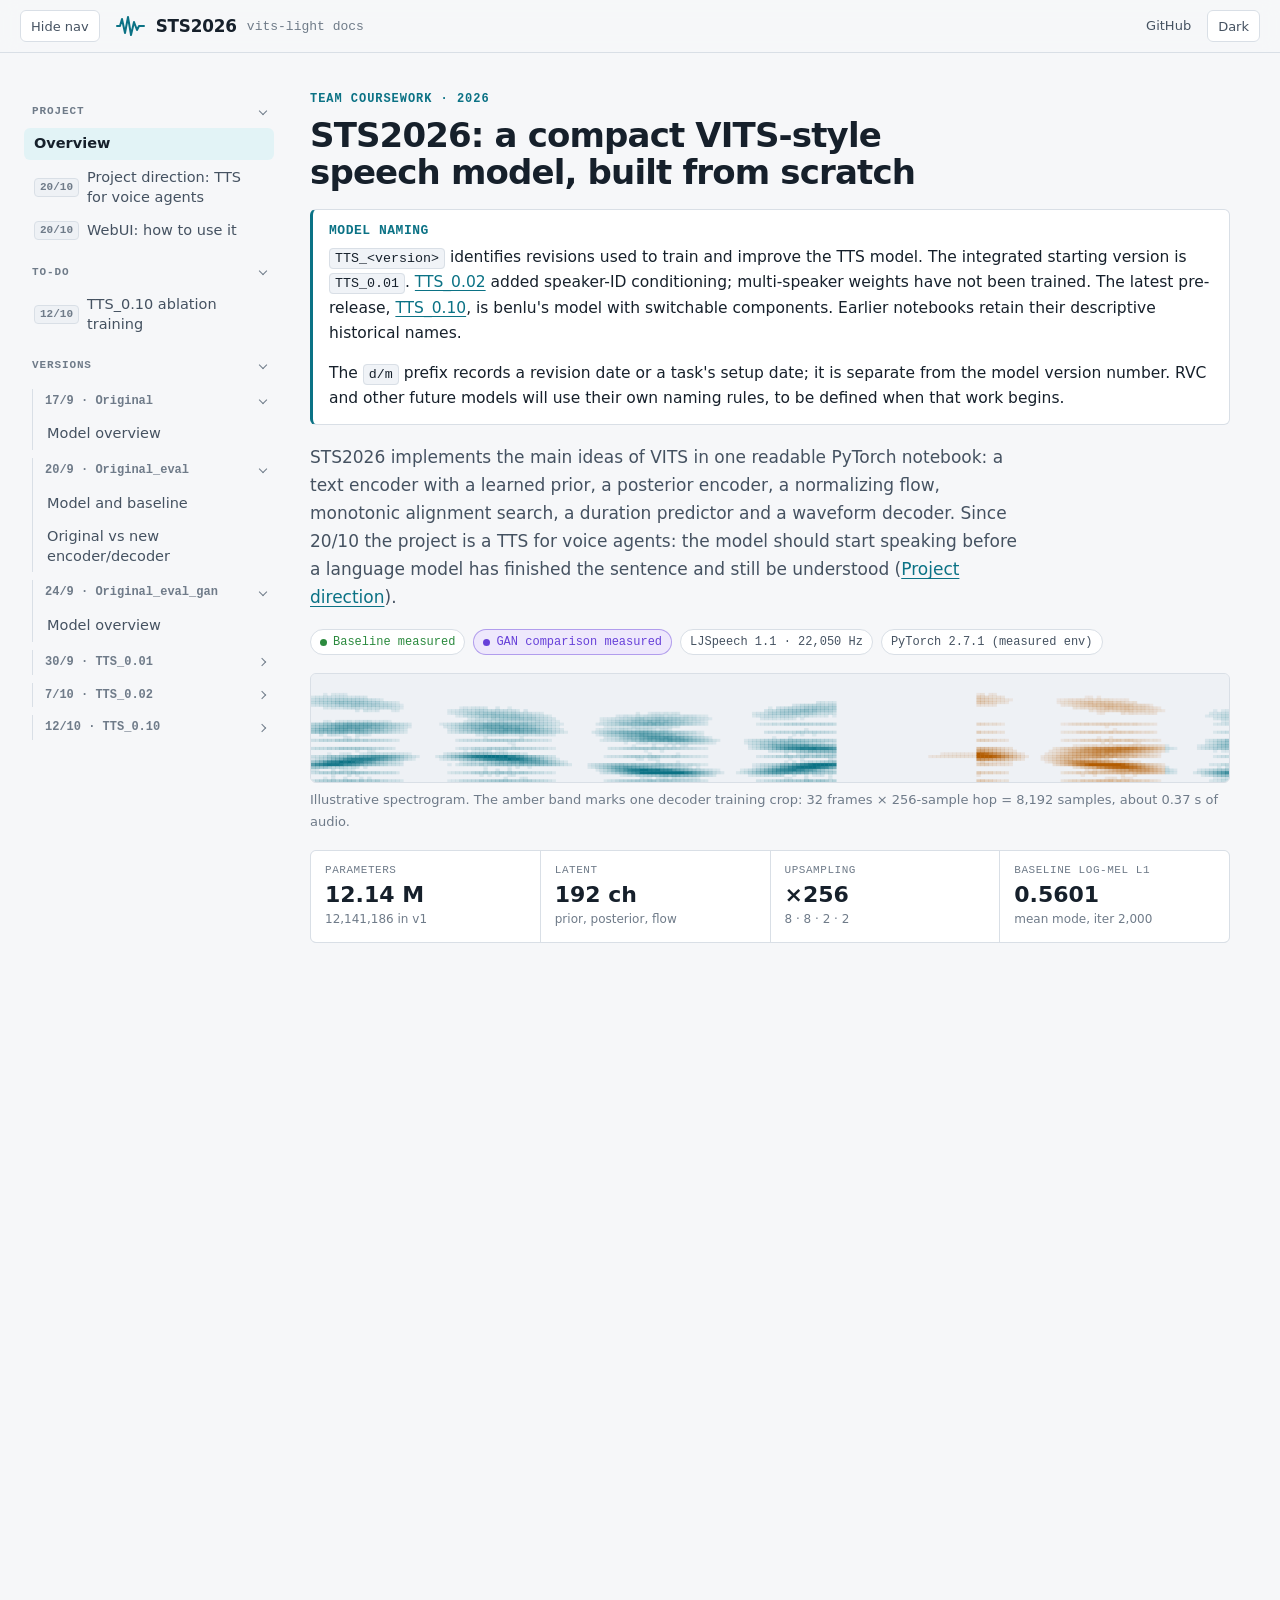
==== commit 6aa67a7b: "docs: project direction, WebUI guide and ablation arms on the site - Overview: new "Project directio" ====
--- a/docs/site/index.html
+++ b/docs/site/index.html
@@ -28,14 +28,14 @@
       <h1 id="overview">STS2026: a compact VITS-style speech model, built from scratch</h1>
       <div class="callout note">
         <div class="callout-title">Model naming</div>
-        <p><code>TTS_&lt;version&gt;</code> identifies revisions used to train and improve the TTS model. The integrated starting version is <code>TTS_0.01</code>. The latest source release, <a href="#version-speaker-conditioning">TTS_0.02</a>, adds speaker-ID conditioning; multi-speaker weights have not been trained. Earlier notebooks retain their descriptive historical names.</p>
+        <p><code>TTS_&lt;version&gt;</code> identifies revisions used to train and improve the TTS model. The integrated starting version is <code>TTS_0.01</code>. <a href="#version-speaker-conditioning">TTS_0.02</a> added speaker-ID conditioning; multi-speaker weights have not been trained. The latest pre-release, <a href="#version-tts010">TTS_0.10</a>, is benlu's model with switchable components. Earlier notebooks retain their descriptive historical names.</p>
         <p>The <code>d/m</code> prefix records a revision date or a task's setup date; it is separate from the model version number. RVC and other future models will use their own naming rules, to be defined when that work begins.</p>
       </div>
       <p class="lede">
         STS2026 implements the main ideas of VITS in one readable PyTorch notebook: a text encoder with a learned prior,
         a posterior encoder, a normalizing flow, monotonic alignment search, a duration predictor and a waveform decoder.
-        The current work measures how well the posterior encoder and decoder reconstruct speech, and compares every
-        architectural change against one frozen baseline.
+        Since 20/10 the project is a TTS for voice agents: the model should start speaking before a language model has
+        finished the sentence and still be understood (<a href="#direction">Project direction</a>).
       </p>
       <div class="meta-row">
         <span class="chip ok"><span class="dot"></span>Baseline measured</span>
@@ -54,75 +54,94 @@
         <div class="stat"><div class="k">Baseline log-mel L1</div><div class="v">0.5601</div><div class="s">mean mode, iter 2,000</div></div>
       </div>
 
+      <section class="doc-section" id="direction">
+        <span class="eyebrow">20/10 · Turino · Project direction</span>
+        <h2>20/10 · Project direction: a VITS TTS for voice agents</h2>
+        <p>A voice agent answers in three stages: speech recognition turns the user's speech into text, a language model writes the reply word by word, and a TTS speaks it. A TTS that needs the whole sentence can start only when the language model has finished that sentence. Since 20/10 the project asks: <strong>how few words can the TTS wait for and still be as intelligible as when it synthesizes the whole sentence?</strong></p>
+        <div class="grid-2">
+          <a class="card" href="#versions">
+            <span class="chip" style="align-self:flex-start">Part 1</span>
+            <h3>Making the TTS intelligible</h3>
+            <p>TTS_0.01 → TTS_0.10 and the leave-one-out ablation of TTS_0.10's eight changes. Whisper medium WER on the 100 held-out sentences: R0 16.9%, the recordings 3.3%; TTS_0.01 scored 98–100% on four new sentences.</p>
+            <span class="card-foot">Versions · TTS_0.10 ablation in To-do</span>
+          </a>
+          <a class="card" href="#voice-agent-tts">
+            <span class="chip acc" style="align-self:flex-start">Part 2</span>
+            <h3>Speaking before the sentence is finished</h3>
+            <p>Chunked synthesis of the held-out sentences: context-aware chunks with two words of lookahead wait for 3 words and are not distinguishable from whole sentences (17.8% against 16.7%); independent 2-word chunks score 35.4%.</p>
+            <span class="card-foot">Chunk study · WebUI Agent mode</span>
+          </a>
+        </div>
+        <p><strong>Known gap: sentence length.</strong> The arms trained with the length filter, R0 among them, see only clips of at most 100 characters, and the 100 held-out sentences come from the same range (at most 20 words). LJSpeech clips have a median of 102 characters (17 words) and reach 187 characters (39 words). Chunked synthesis of longer sentences is being measured.</p>
+        <p><strong>Next, as announced on 20/10:</strong> train a model adapted to long sentences on a new long-sentence dataset, together with further model improvements and a new evaluation framework.</p>
+      </section>
+
+      <section class="doc-section" id="webui">
+        <span class="eyebrow">20/10 · Turino · Tool</span>
+        <h2>WebUI: live TTS and the voice-agent demo</h2>
+        <p class="small muted">Source: <code>webui/</code> on branch <code>Turino</code>, commits <a href="https://github.com/liquidtoy001/STS2026/commit/9107730"><code>9107730</code></a> and <a href="https://github.com/liquidtoy001/STS2026/commit/cb12459"><code>cb12459</code></a>; not merged to <code>main</code>. Full reference: the Web UI section of the <a href="https://github.com/liquidtoy001/STS2026/blob/Turino/README.md">README</a>.</p>
+        <h3 id="webui-start">Start it</h3>
+        <ol class="list">
+          <li>Check out branch <code>Turino</code> and pull.</li>
+          <li>Put the run folders from the team Drive anywhere under <code>output/</code>, for example <code>output/runs/tts010_R0_…/checkpoints/vits_step_40000.pt</code>. The model list (<code>webui/config.example.json</code>) finds checkpoints by glob pattern and uses the newest match; a checkpoint that is not found is listed as unavailable.</li>
+          <li>With the project environment active (PyTorch, TorchAudio, NumPy), run the server from the repository root. It loads the default checkpoint, serves <code>http://127.0.0.1:8000/</code> and opens it in the browser.</li>
+        </ol>
+<pre><code>git checkout Turino
+git pull
+python webui/server.py</code></pre>
+        <p>Options: <code>--port</code>, <code>--device cpu</code>, <code>--config PATH</code>, <code>--no-browser</code>, <code>--host</code> (default <code>127.0.0.1</code>; the API has no authentication). To change the model list, copy <code>webui/config.example.json</code> to <code>webui/config.json</code> (ignored by Git) and edit it.</p>
+        <h3 id="webui-agent">Agent mode</h3>
+        <ol class="list">
+          <li>Under <em>Agent reply</em>, pick a preset reply or type one.</li>
+          <li>Set the simulated language model's time to first token and its speed in words per second. No real language model runs, so a run is offline and repeatable.</li>
+          <li>Under <em>TTS strategies</em>, choose the model and up to three strategies: whole sentence, independent N-word chunks, or context-aware N-word chunks with lookahead K. The default is whole sentence, independent 2-word chunks and context-aware 1-word chunks with lookahead 2. <em>Fixed seed</em> keeps runs repeatable.</li>
+          <li>Press <em>Send</em>. <em>Listen to</em> selects which strategy is audible during the run.</li>
+          <li>The <em>Timeline</em> shows when words arrive, each TTS call and the playback, with the silence before the first audio and stalls (the audio ran out before the next chunk was ready).</li>
+          <li><em>Results of this run</em> shows each strategy's time to first audio, total stall and finish time, next to its WER from the chunk study. Afterwards each strategy can be played, replayed with its waits, or played as an A/B pair.</li>
+        </ol>
+        <p>Below the results, two charts show the chunk study's WER against waiting, and how much waiting each strategy saves for a chosen sentence length at each language-model speed.</p>
+        <h3 id="webui-reader">Reader</h3>
+        <p>Reads any English text sentence by sentence and highlights the current sentence and word. A second checkpoint can be selected for A/B comparison. For the current sentence the page shows the mel spectrogram, the text-to-frame alignment and the inference time; the read text can be downloaded as one WAV file.</p>
+        <h3 id="webui-limits">Read with care</h3>
+        <ul class="list">
+          <li>The WER on the result cards is taken from the chunk study (<code>docs/records/chunk-study/R0_40k/analysis.json</code>); it is never computed live.</li>
+          <li>The strategies share one GPU, so their calls queue behind each other. Live times also rise when the computer is busy, for example with a Whisper job.</li>
+          <li>Text preparation writes out numbers, money, times, percentages and common abbreviations in the LJSpeech style; it does not handle acronyms, roman numerals, units, dates with slashes or URLs.</li>
+        </ul>
+      </section>
+
       <section class="doc-section task-board" id="tasks">
         <span class="eyebrow">Team backlog</span>
         <h2>To-do</h2>
-        <p class="lede">The TTS workstream is allocated as the TTS_0.10 ablation; RVC awaits group allocation; the listening improvement proposal is pending implementation.</p>
+        <p class="lede">Open team task: the TTS_0.10 ablation.</p>
 
         <article class="task-card" id="task-tts010-ablation">
           <span id="task-tts"></span>
           <div class="task-card-head">
             <h3>12/10 · TTS_0.10 ablation training</h3>
-            <span class="chip acc">Ready · training not started</span>
+            <span class="chip acc">4 of 11 arms evaluated</span>
           </div>
-          <p>Allocation of the 1/10 TTS task. Eleven runs measure which of the eight TTS_0.10 changes matter: each arm reverts one change to TTS_0.02 (leave-one-out). R0/R0b give the seed noise floor; E0 reverts everything.</p>
+          <p>Eleven runs measure which of the eight TTS_0.10 changes matter. Each arm trains the complete TTS_0.10 for 40,000 steps with one change reverted to its TTS_0.02 form (leave-one-out). R0 and R0b differ only in the seed and give the noise floor; E0 reverts everything.</p>
           <div class="table-wrap">
             <table>
-              <thead><tr><th>Owner</th><th>Arms</th><th>Question</th><th>GPU</th></tr></thead>
+              <thead><tr><th>Arm</th><th>What is reverted: TTS_0.10 → TTS_0.02</th><th>Status, 20/10</th></tr></thead>
               <tbody>
-                <tr><td>Assigned by the team</td><td>R0, R0b</td><td>Reference and seed noise floor</td><td>L40S</td></tr>
-                <tr><td>Assigned by the team</td><td>G1, G2, G3</td><td>Text encoder, posterior encoder, decoder</td><td>L40S</td></tr>
-                <tr><td>Assigned by the team</td><td>A1, A2</td><td>Discriminator, feature matching</td><td>L40S</td></tr>
-                <tr><td>Assigned by the team</td><td>L1, O1</td><td>Reconstruction loss, optimisation</td><td>L40S</td></tr>
-                <tr><td>Turino</td><td>E0, D1</td><td>All TTS_0.02; text-length filter</td><td>RTX 4070 Ti SUPER</td></tr>
+                <tr><td>R0</td><td>nothing: complete TTS_0.10, seed 2026; the reference for every arm</td><td>evaluated · RTX PRO 6000</td></tr>
+                <tr><td>R0b</td><td>nothing: complete TTS_0.10, seed 2027; noise floor</td><td>trained · L40S; upload incomplete</td></tr>
+                <tr><td>G1</td><td>text encoder: post-norm attention with kernel-3 convolutional feed-forward → <code>nn.TransformerEncoder</code> with a GELU linear feed-forward</td><td>not received</td></tr>
+                <tr><td>G2</td><td>posterior encoder: 8 gated WaveNet blocks with skip sum → 1×1 projection + 4 dilated convolutions</td><td>not received</td></tr>
+                <tr><td>G3</td><td>decoder: two residual blocks (kernels 3 and 7) per upsampling stage, HiFi-GAN MRF → one kernel-3 block per stage</td><td>not received</td></tr>
+                <tr><td>A1</td><td>discriminator: scale + period (2, 3, 5, 7, 11) discriminators, 46.7 M parameters → one 1-D convolution stack, 7.1 M</td><td>not received</td></tr>
+                <tr><td>A2</td><td>feature-matching loss, weight 2 → off</td><td>not received</td></tr>
+                <tr><td>L1</td><td>reconstruction loss: Slaney log-mel L1 × 45 → HTK log-mel 1 + multi-resolution STFT 0.5 + waveform L1 10</td><td>not received</td></tr>
+                <tr><td>O1</td><td>optimisation: batch 16, learning rate 2e-4, fp16, no clipping → batch 8, 1e-4, fp32, gradient clipping 1.0</td><td>evaluated · RTX PRO 6000</td></tr>
+                <tr><td>E0</td><td>all eight changes: TTS_0.02 throughout</td><td>evaluated · Turino, RTX 4070 Ti SUPER</td></tr>
+                <tr><td>D1</td><td>text-length filter: clips of 1–100 characters (6,208) → all 13,000 training clips, long ones included</td><td>evaluated · Turino, RTX 4070 Ti SUPER</td></tr>
               </tbody>
             </table>
           </div>
           <p>Each run, from release <a href="https://github.com/liquidtoy001/STS2026/releases/tag/tts-v0.10"><code>tts-v0.10</code></a>: <code>python tools/train_tts010.py --arm &lt;arm&gt; --data-dir &lt;LJSpeech-1.1&gt;</code>, 40,000 steps. Upload the run folder to the team Drive; evaluation is run centrally. Step-by-step instructions, the run card and the reading rules: <a href="https://github.com/liquidtoy001/STS2026/blob/Turino/docs/ABLATION_TTS_0.10.md">ABLATION_TTS_0.10.md</a>.</p>
         </article>
-
-        <article class="task-card" id="task-rvc">
-          <div class="task-card-head">
-            <h3>1/10 · Implement a basic RVC system from the architecture diagram</h3>
-            <span class="chip warn">Group allocation: pending</span>
-          </div>
-          <p>Build the basic voice-conversion training path around the data flow below. The diagram is a reference architecture; confirm its assumptions against the chosen implementation before training.</p>
-          <div class="callout note task-assumptions">
-            <div class="callout-title">Reference configuration shown</div>
-            <p>RVC v2 + F0 · 40 kHz output · latent channels 192 · 32-frame training segments · FFT 2048 / hop 400 · coarse F0 embedding 256.</p>
-          </div>
-          <figure class="task-figure">
-            <img src="assets/rvc-training-flow-original.png" alt="Original RVC training data flow and tensor shapes diagram supplied for this task." loading="lazy" decoding="async">
-            <figcaption>Original training data flow and tensor shapes diagram supplied for the RVC task. <a href="assets/rvc-training-flow-original.png">Open the original image</a>.</figcaption>
-          </figure>
-        </article>
-<span id="v2-turino-2026-10-01-listening"></span>
-<section class="doc-section" id="turino-listening">
-<span class="eyebrow">To-do · listening improvement proposal</span>
-      <h2>1/10 · Listening improvements · Turino</h2>
-      <div class="exp-head">
-        <span class="chip">Author: Turino</span>
-        <span class="chip">Proposed: 2026-10-01 · Australia/Brisbane</span>
-        <span class="chip warn">Planned · implementation pending</span>
-      </div>
-      <p>The original evaluation notebook plays only the first exported example. Its 8,192-sample crop at 22,050 Hz lasts approximately 0.37 seconds, which limits listening to local noise and distortion. Expand the listening interface so the team can inspect more samples and complete utterances.</p>
-      <h4 id="proposal-turino-listening-plan">Proposed work</h4>
-      <ol class="list">
-        <li>Expose all eight existing samples, labeled by utterance ID, with matched target, posterior-mean reconstruction and posterior-sample reconstruction players. Reuse the exported crops without retraining.</li>
-        <li>Add full-utterance posterior reconstruction from a saved checkpoint: encode the complete reference spectrogram and decode both the posterior mean and a reproducibly seeded posterior sample. Export aligned reference and reconstruction audio with valid lengths and sample rates recorded.</li>
-        <li>Present the full-utterance outputs in a sample selector or per-sample player groups. Use the same utterances and sampling settings when comparing original and new models.</li>
-        <li>Retain the existing fixed-crop numerical evaluation as a separate protocol. Label full-utterance listening outputs clearly and verify the memory requirements and behavior of a decoder trained on short segments before drawing conclusions.</li>
-      </ol>
-      <h4 id="proposal-turino-listening-acceptance">Acceptance criteria</h4>
-      <ul class="list">
-        <li>Each of the eight utterance IDs exposes a target / mean / sample listening group, with no silent truncation or padding presented as valid audio.</li>
-        <li>A compatible checkpoint produces complete reference-length reconstructions without another training run, or reports an explicit compatibility or resource limitation.</li>
-        <li>Sampling is reproducible and does not disturb the training random-number state. Original/new model listening comparisons use matching inputs and settings.</li>
-        <li>Listening notes are written in English and include completion times. No MOS score or perceptual improvement is claimed unless actually assessed.</li>
-      </ul>
-      <p class="small muted">Scope: posterior reconstruction conditioned on real audio. Full-utterance playback is an additional diagnostic; its quality remains to be measured. This proposal does not establish text-only synthesis quality, convergence or generalization.</p>
-<footer class="site-foot">Proposal by Turino · 2026-10-01 · Australia/Brisbane. Status: implementation pending.</footer>
-</section>
       </section>
 
       <h2 id="versions">Versions</h2>
@@ -305,6 +324,8 @@
         <li class="done"><span class="when">2026-10-07 · Turino · tts-v0.02</span><div class="what">TTS_0.02 speaker-ID conditioning</div><p>Optional learned speaker embedding throughout training and inference. Source release; not trained.</p></li>
         <li class="done"><span class="when">2026-10-12 · benlu, Turino</span><div class="what">TTS_0.10 integration</div><p>benlu's model and recipe in the project harness with switches back to TTS_0.02, a 100-clip held-out split and one export per ablation arm. See <a href="#version-tts010">TTS_0.10</a>.</p></li>
         <li class="done"><span class="when">2026-10-19 · Turino · 0b11e47</span><div class="what">Chunked-synthesis study and chunk-aware fine-tuning</div><p>R0 at 40,000 steps measured under 17 chunk conditions; <code>--init-from</code> and optional chunk-aware training, off by default. See <a href="#voice-agent-tts">TTS for voice agents</a>.</p></li>
+        <li class="done"><span class="when">2026-10-20 · Turino · 9107730, cb12459</span><div class="what">WebUI with Agent mode</div><p>Live TTS with A/B comparison, and a simulated language model streaming a reply into up to three chunking strategies, with time to first audio and stalls. See <a href="#webui">WebUI</a>.</p></li>
+        <li class="done"><span class="when">2026-10-20 · Turino</span><div class="what">Project direction: a VITS TTS for voice agents</div><p>How few words can the TTS wait for and stay as intelligible as with the whole sentence? See <a href="#direction">Project direction</a>.</p></li>
       </ul>
 
 <footer class="site-foot">STS2026 team coursework, 2026. Figures on this site come from committed records and the local baseline run; nothing is estimated.</footer>
@@ -603,7 +624,7 @@
     <figcaption>Text-only synthesis (rows 1–2) and full-utterance reconstruction (row 3); same seed and noise scale. A visual check, not a listening test.</figcaption>
   </figure>
   <p>On four new sentences, Whisper medium gets 32% of the words wrong for benlu's checkpoint and 98–100% for TTS_0.01, whose outputs it does not recognise as speech; real LJSpeech recordings score 0.8%. Four sentences give only a first indication; the held-out evaluation uses 100.</p>
-  <p><strong>No run has been trained with this notebook yet.</strong> The ablation (<a href="#task-tts010-ablation">To-do</a>) trains eleven arms. Details: <a href="https://github.com/liquidtoy001/STS2026/blob/Turino/docs/TTS_0.10.md">TTS_0.10.md</a>.</p>
+  <p>The ablation arms and their status: <a href="#task-tts010-ablation">To-do</a>. Details: <a href="https://github.com/liquidtoy001/STS2026/blob/Turino/docs/TTS_0.10.md">TTS_0.10.md</a>.</p>
 </section>
 
 <section class="doc-section" id="voice-agent-tts">
@@ -612,10 +633,10 @@
   <div class="exp-head">
     <span class="chip">Author: Turino</span>
     <span class="chip">Measured: 2026-10-19 · Australia/Brisbane</span>
-    <span class="chip warn">Direction under discussion · not adopted by the team</span>
+    <span class="chip acc">Project direction since 20/10</span>
   </div>
   <p class="small muted">Source: commit <a href="https://github.com/liquidtoy001/STS2026/commit/0b11e47"><code>0b11e47</code></a> on <code>Turino</code>; not merged or released. Model: TTS_0.10 arm R0 at 40,000 steps (run <code>tts010_R0_20261014T070647303632Z</code>). Measurements on one RTX 4070 Ti SUPER; intelligibility by Whisper medium (<code>tools/asr_wer.py</code>).</p>
-  <p>This section records a direction under discussion in the team and what has been measured for it.</p>
+  <p>This section records what has been measured for the project's voice-agent direction (<a href="#direction">Project direction</a>).</p>
 
   <h3 id="voice-agent-problem">The problem</h3>
   <p>A voice agent answers in three stages: speech recognition turns the user's speech into text, a language model writes the answer, and a TTS speaks it. The language model produces its answer word by word. A TTS that needs a whole sentence can start only when the language model has finished that sentence; the 100 held-out LJSpeech sentences have about 12 words on average. To speak earlier, the TTS must synthesize a few words at a time, but each piece then lacks the rest of the sentence, which can make it harder to understand.</p>
@@ -706,8 +727,8 @@
 
   <h3 id="voice-agent-decision">Team decisions</h3>
   <div class="callout note">
-    <div class="callout-title">For the team</div>
-    <p>Whether the project adopts this framing, and which configuration an application would use, is for the team to decide.</p>
+    <div class="callout-title">Decided and open</div>
+    <p>On 20/10 the project moved to this direction (<a href="#direction">Project direction</a>). Which configuration an application would use is still for the team to decide.</p>
   </div>
   <p>Details, reproduction commands and records: <a href="https://github.com/liquidtoy001/STS2026/blob/Turino/docs/VOICE_AGENT_TTS.md">VOICE_AGENT_TTS.md</a> (study), <a href="https://github.com/liquidtoy001/STS2026/blob/Turino/docs/CHUNK_FINETUNE.md">CHUNK_FINETUNE.md</a> (fine-tuning options and local check), <a href="https://github.com/liquidtoy001/STS2026/blob/Turino/docs/CHUNK_FINETUNE_RUNBOOK.md">CHUNK_FINETUNE_RUNBOOK.md</a> (run manual for full-size runs).</p>
 <footer class="site-foot">Sources: docs/VOICE_AGENT_TTS.md, docs/CHUNK_FINETUNE.md, docs/records/chunk-study/R0_40k/ and docs/records/chunk-finetune/ at commit 0b11e47.</footer>
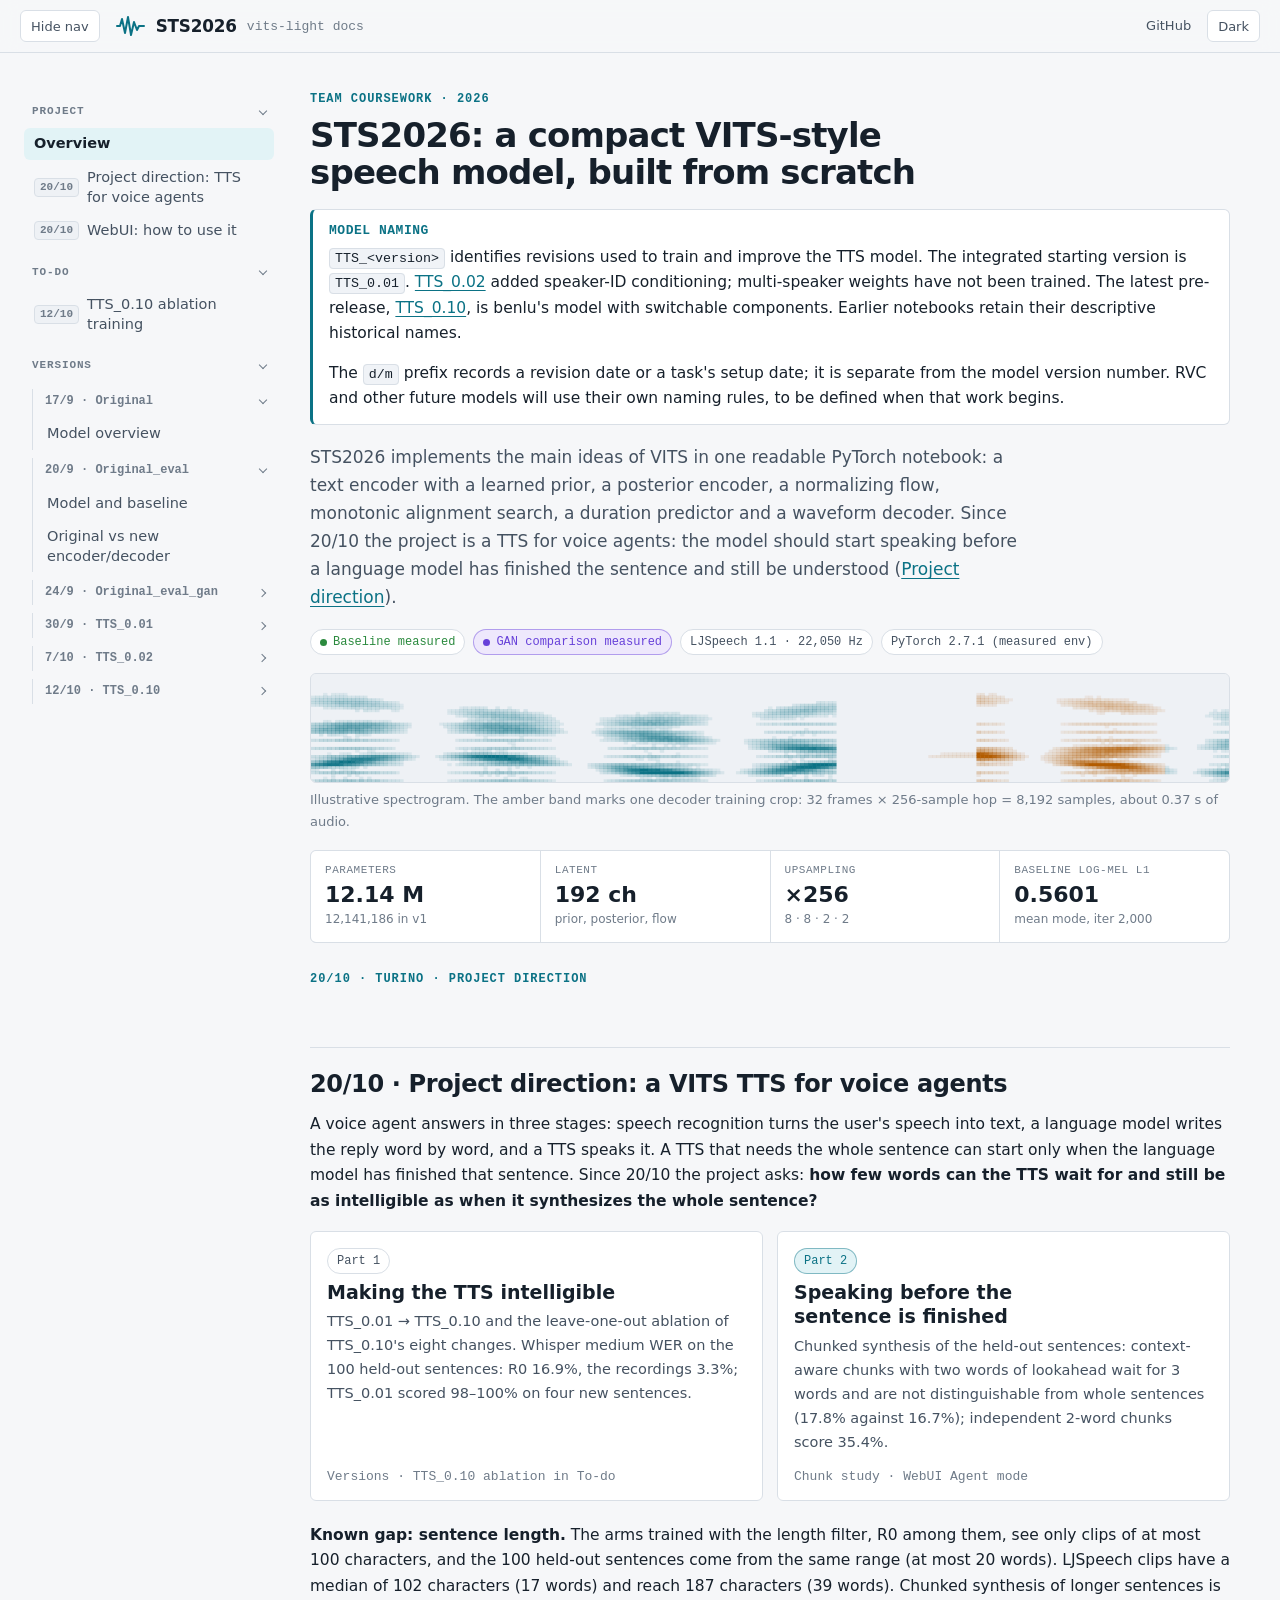
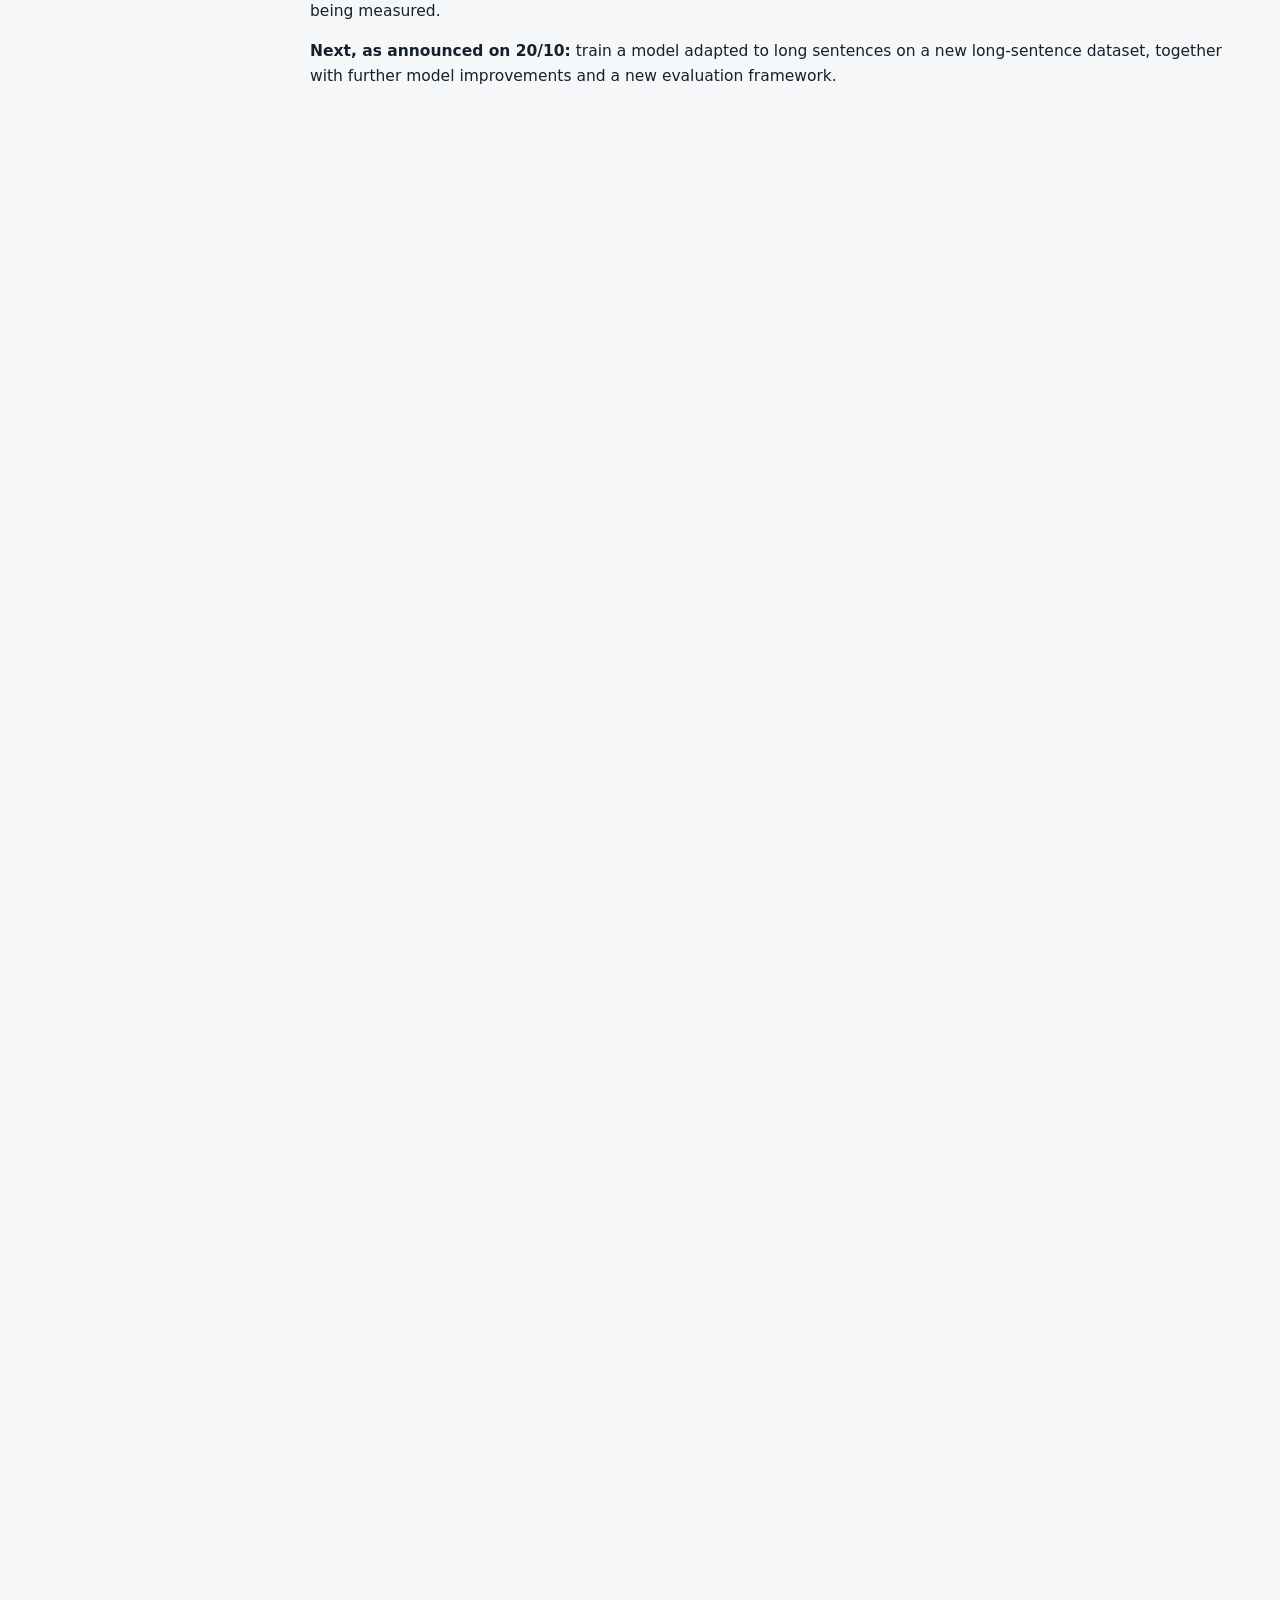
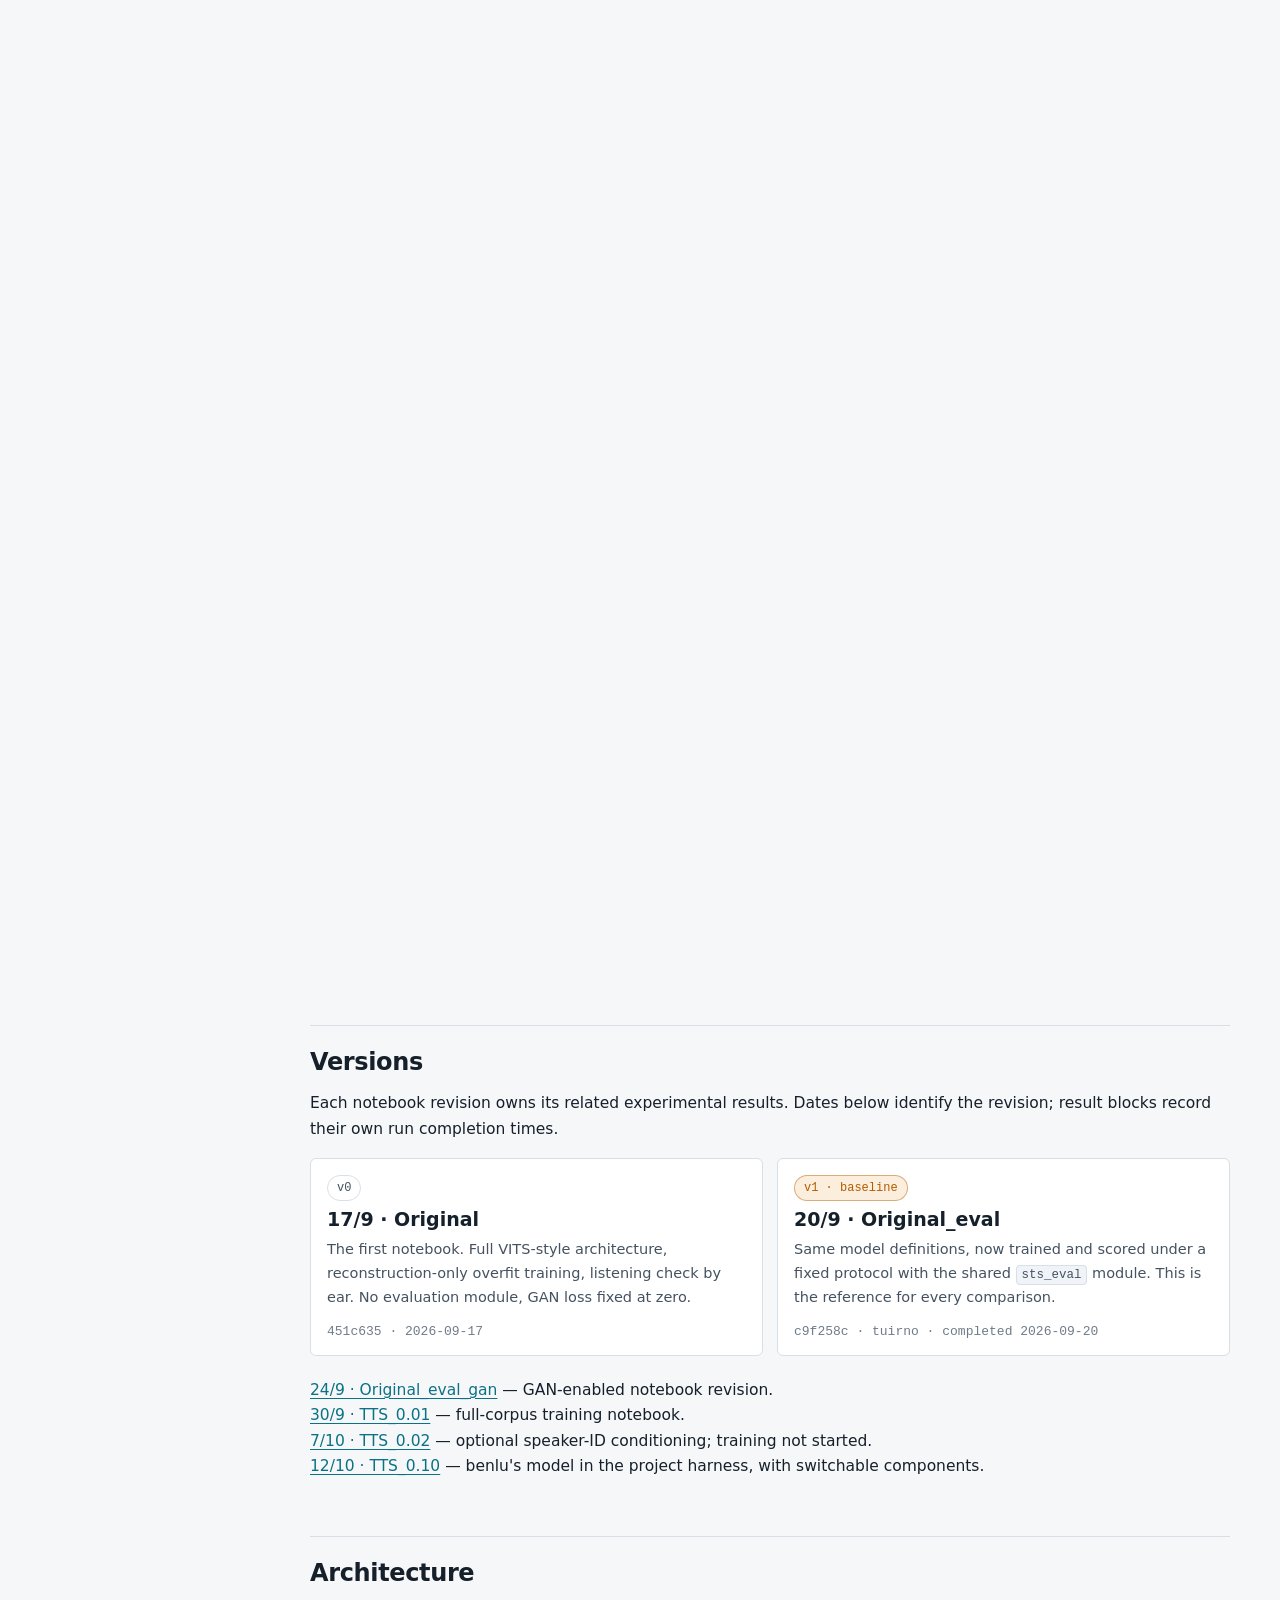
==== commit 21b31365: "docs: central evaluation of ten TTS_0.10 ablation arms G1-G3, A1, A2 and L1 arrived and were evaluat" ====
--- a/docs/site/index.html
+++ b/docs/site/index.html
@@ -119,27 +119,28 @@
           <span id="task-tts"></span>
           <div class="task-card-head">
             <h3>12/10 · TTS_0.10 ablation training</h3>
-            <span class="chip acc">4 of 11 arms evaluated</span>
+            <span class="chip acc">10 of 11 arms evaluated</span>
           </div>
           <p>Eleven runs measure which of the eight TTS_0.10 changes matter. Each arm trains the complete TTS_0.10 for 40,000 steps with one change reverted to its TTS_0.02 form (leave-one-out). R0 and R0b differ only in the seed and give the noise floor; E0 reverts everything.</p>
           <div class="table-wrap">
             <table>
-              <thead><tr><th>Arm</th><th>What is reverted: TTS_0.10 → TTS_0.02</th><th>Status, 20/10</th></tr></thead>
+              <thead><tr><th>Arm</th><th>What is reverted: TTS_0.10 → TTS_0.02</th><th>Whisper WER (− R0, points), 21/10</th></tr></thead>
               <tbody>
-                <tr><td>R0</td><td>nothing: complete TTS_0.10, seed 2026; the reference for every arm</td><td>evaluated · RTX PRO 6000</td></tr>
-                <tr><td>R0b</td><td>nothing: complete TTS_0.10, seed 2027; noise floor</td><td>trained · L40S; upload incomplete</td></tr>
-                <tr><td>G1</td><td>text encoder: post-norm attention with kernel-3 convolutional feed-forward → <code>nn.TransformerEncoder</code> with a GELU linear feed-forward</td><td>not received</td></tr>
-                <tr><td>G2</td><td>posterior encoder: 8 gated WaveNet blocks with skip sum → 1×1 projection + 4 dilated convolutions</td><td>not received</td></tr>
-                <tr><td>G3</td><td>decoder: two residual blocks (kernels 3 and 7) per upsampling stage, HiFi-GAN MRF → one kernel-3 block per stage</td><td>not received</td></tr>
-                <tr><td>A1</td><td>discriminator: scale + period (2, 3, 5, 7, 11) discriminators, 46.7 M parameters → one 1-D convolution stack, 7.1 M</td><td>not received</td></tr>
-                <tr><td>A2</td><td>feature-matching loss, weight 2 → off</td><td>not received</td></tr>
-                <tr><td>L1</td><td>reconstruction loss: Slaney log-mel L1 × 45 → HTK log-mel 1 + multi-resolution STFT 0.5 + waveform L1 10</td><td>not received</td></tr>
-                <tr><td>O1</td><td>optimisation: batch 16, learning rate 2e-4, fp16, no clipping → batch 8, 1e-4, fp32, gradient clipping 1.0</td><td>evaluated · RTX PRO 6000</td></tr>
-                <tr><td>E0</td><td>all eight changes: TTS_0.02 throughout</td><td>evaluated · Turino, RTX 4070 Ti SUPER</td></tr>
-                <tr><td>D1</td><td>text-length filter: clips of 1–100 characters (6,208) → all 13,000 training clips, long ones included</td><td>evaluated · Turino, RTX 4070 Ti SUPER</td></tr>
+                <tr><td>R0</td><td>nothing: complete TTS_0.10, seed 2026; the reference for every arm</td><td>16.9% · reference · RTX PRO 6000</td></tr>
+                <tr><td>R0b</td><td>nothing: complete TTS_0.10, seed 2027; noise floor</td><td>trained · L40S; re-upload pending</td></tr>
+                <tr><td>G1</td><td>text encoder: post-norm attention with kernel-3 convolutional feed-forward → <code>nn.TransformerEncoder</code> with a GELU linear feed-forward</td><td>23.7% (+6.8) · RTX PRO 6000</td></tr>
+                <tr><td>G2</td><td>posterior encoder: 8 gated WaveNet blocks with skip sum → 1×1 projection + 4 dilated convolutions</td><td>24.7% (+7.8) · RTX PRO 6000</td></tr>
+                <tr><td>G3</td><td>decoder: two residual blocks (kernels 3 and 7) per upsampling stage, HiFi-GAN MRF → one kernel-3 block per stage</td><td>13.8% (−3.1) · RTX PRO 6000</td></tr>
+                <tr><td>A1</td><td>discriminator: scale + period (2, 3, 5, 7, 11) discriminators, 46.7 M parameters → one 1-D convolution stack, 7.1 M</td><td>19.2% (+2.3) · RTX PRO 6000</td></tr>
+                <tr><td>A2</td><td>feature-matching loss, weight 2 → off</td><td>15.7% (−1.2) · RTX PRO 6000</td></tr>
+                <tr><td>L1</td><td>reconstruction loss: Slaney log-mel L1 × 45 → HTK log-mel 1 + multi-resolution STFT 0.5 + waveform L1 10</td><td>186.9% (+169.9); 48 of 100 empty · RTX PRO 6000</td></tr>
+                <tr><td>O1</td><td>optimisation: batch 16, learning rate 2e-4, fp16, no clipping → batch 8, 1e-4, fp32, gradient clipping 1.0</td><td>28.5% (+11.6) · RTX PRO 6000</td></tr>
+                <tr><td>E0</td><td>all eight changes: TTS_0.02 throughout</td><td>100.2% (+83.2) · Turino, RTX 4070 Ti SUPER</td></tr>
+                <tr><td>D1</td><td>text-length filter: clips of 1–100 characters (6,208) → all 13,000 training clips, long ones included</td><td>11.6% (−5.3) · Turino, RTX 4070 Ti SUPER</td></tr>
               </tbody>
             </table>
           </div>
+          <p>Central evaluation, 21/10: 100 held-out sentences, Whisper medium; the recordings score 3.3%. Reverting the reconstruction loss (L1) is the only single change that breaks the model; reverting the optimisation, posterior encoder, text encoder or discriminator raises WER by 2–12 points; reverting the decoder, switching feature matching off and removing the length filter give lower WER than R0. R0b is not evaluated yet, so differences of a few points cannot be separated from seed variation. Full table: <a href="https://github.com/liquidtoy001/STS2026/blob/Turino/docs/ABLATION_TTS_0.10.md#results-2026-10-21">ABLATION_TTS_0.10.md</a>.</p>
           <p>Each run, from release <a href="https://github.com/liquidtoy001/STS2026/releases/tag/tts-v0.10"><code>tts-v0.10</code></a>: <code>python tools/train_tts010.py --arm &lt;arm&gt; --data-dir &lt;LJSpeech-1.1&gt;</code>, 40,000 steps. Upload the run folder to the team Drive; evaluation is run centrally. Step-by-step instructions, the run card and the reading rules: <a href="https://github.com/liquidtoy001/STS2026/blob/Turino/docs/ABLATION_TTS_0.10.md">ABLATION_TTS_0.10.md</a>.</p>
         </article>
       </section>
@@ -324,6 +325,7 @@
         <li class="done"><span class="when">2026-10-07 · Turino · tts-v0.02</span><div class="what">TTS_0.02 speaker-ID conditioning</div><p>Optional learned speaker embedding throughout training and inference. Source release; not trained.</p></li>
         <li class="done"><span class="when">2026-10-12 · benlu, Turino</span><div class="what">TTS_0.10 integration</div><p>benlu's model and recipe in the project harness with switches back to TTS_0.02, a 100-clip held-out split and one export per ablation arm. See <a href="#version-tts010">TTS_0.10</a>.</p></li>
         <li class="done"><span class="when">2026-10-19 · Turino · 0b11e47</span><div class="what">Chunked-synthesis study and chunk-aware fine-tuning</div><p>R0 at 40,000 steps measured under 17 chunk conditions; <code>--init-from</code> and optional chunk-aware training, off by default. See <a href="#voice-agent-tts">TTS for voice agents</a>.</p></li>
+        <li class="done"><span class="when">2026-10-20 · Turino · 2ddbf65</span><div class="what">Chunk study of the local chunk-aware fine-tune</div><p>Without lookahead, short chunks became much easier to understand (independent 2-word chunks 24.2% against 34.1% for the control); whole sentences and chunks with lookahead did not change detectably. See <a href="#voice-agent-finetune">the local check</a>.</p></li>
         <li class="done"><span class="when">2026-10-20 · Turino · 9107730, cb12459</span><div class="what">WebUI with Agent mode</div><p>Live TTS with A/B comparison, and a simulated language model streaming a reply into up to three chunking strategies, with time to first audio and stalls. See <a href="#webui">WebUI</a>.</p></li>
         <li class="done"><span class="when">2026-10-20 · Turino</span><div class="what">Project direction: a VITS TTS for voice agents</div><p>How few words can the TTS wait for and stay as intelligible as with the whole sentence? See <a href="#direction">Project direction</a>.</p></li>
       </ul>
@@ -635,7 +637,7 @@
     <span class="chip">Measured: 2026-10-19 · Australia/Brisbane</span>
     <span class="chip acc">Project direction since 20/10</span>
   </div>
-  <p class="small muted">Source: commit <a href="https://github.com/liquidtoy001/STS2026/commit/0b11e47"><code>0b11e47</code></a> on <code>Turino</code>; not merged or released. Model: TTS_0.10 arm R0 at 40,000 steps (run <code>tts010_R0_20261014T070647303632Z</code>). Measurements on one RTX 4070 Ti SUPER; intelligibility by Whisper medium (<code>tools/asr_wer.py</code>).</p>
+  <p class="small muted">Source: commits <a href="https://github.com/liquidtoy001/STS2026/commit/0b11e47"><code>0b11e47</code></a> (study, fine-tuning code) and <a href="https://github.com/liquidtoy001/STS2026/commit/2ddbf65"><code>2ddbf65</code></a> (fine-tune chunk results) on <code>Turino</code>; not merged or released. Model: TTS_0.10 arm R0 at 40,000 steps (run <code>tts010_R0_20261014T070647303632Z</code>). Measurements on one RTX 4070 Ti SUPER; intelligibility by Whisper medium (<code>tools/asr_wer.py</code>).</p>
   <p>This section records what has been measured for the project's voice-agent direction (<a href="#direction">Project direction</a>).</p>
 
   <h3 id="voice-agent-problem">The problem</h3>
@@ -696,26 +698,32 @@
   </ol>
 
   <h3 id="voice-agent-finetune">Chunk-aware fine-tuning: local check</h3>
-  <p>Context-aware chunks need the next words and a modified inference path. The alternative studied next is to teach the model short pieces directly: fine-tune R0 on training clips cut at word boundaries. With probability 0.5 a training clip is cut to 1–8 whole words together with the matching audio, either a prefix of the sentence or a span starting at a random word; the cut points come from the R0 40k model's alignment. The new options (<code>--init-from</code>, <code>--chunk-prob</code> and others in <code>tools/train_tts010.py</code>) are off by default, and the off path is identical to the <code>tts-v0.10</code> release (39 tests).</p>
-  <p>Two local runs on the RTX 4070 Ti SUPER, both started from R0 at 40,000 steps with optimizer state carried, for 5,000 more steps with the same clips in the same order: <em>chunk</em> (chunk-aware training on) and <em>control</em> (off).</p>
+  <p>Context-aware chunks need the next words and a modified inference path. The alternative studied next is to teach the model short pieces directly: fine-tune R0 on training clips cut at word boundaries. With probability 0.5 a training clip is cut to 1–8 whole words together with the matching audio, either a prefix of the sentence or a span starting at a random word; the cut points come from the R0 40k model's alignment. The new options (<code>--init-from</code>, <code>--chunk-prob</code> and others in <code>tools/train_tts010.py</code>) are off by default, and the off path is identical to the <code>tts-v0.10</code> release.</p>
+  <p>Two local runs on the RTX 4070 Ti SUPER, both started from R0 at 40,000 steps with optimizer state carried, for 5,000 more steps with the same clips in the same order: <em>chunk</em> (chunk-aware training on) and <em>control</em> (off). Both were run through the same chunk study as R0.</p>
   <div class="table-wrap">
     <table>
-      <thead><tr><th>Held-out, 100 sentences</th><th class="num">R0 40k</th><th class="num">control +5k</th><th class="num">chunk +5k</th></tr></thead>
+      <thead><tr><th>Condition</th><th class="num">Wait</th><th class="num">R0</th><th class="num">control</th><th class="num">chunk</th><th class="num">chunk − control [95% CI]</th></tr></thead>
       <tbody>
-        <tr><td>Whisper WER, whole sentences</td><td class="num">16.9%</td><td class="num">17.2%</td><td class="num">17.4%</td></tr>
-        <tr><td>Duration ratio, whole sentences (1 = natural)</td><td class="num">0.957</td><td class="num">0.936</td><td class="num">0.916</td></tr>
-        <tr><td>Level ratio (1 = natural)</td><td class="num">0.898</td><td class="num">0.884</td><td class="num">0.844</td></tr>
-        <tr><td>Reconstruction log-mel L1</td><td class="num">0.533</td><td class="num">0.540</td><td class="num"><strong>0.518</strong></td></tr>
-        <tr><td>Duration, independent 1-word chunks</td><td class="num">1.31</td><td class="num">1.28</td><td class="num">0.81</td></tr>
-        <tr><td>Duration, independent 2-word chunks</td><td class="num">1.13</td><td class="num">1.11</td><td class="num">0.87</td></tr>
-        <tr><td>Duration, independent 4-word chunks</td><td class="num">1.02</td><td class="num">1.00</td><td class="num">0.89</td></tr>
-        <tr><td>Duration, context-aware 2-word chunks, lookahead 2</td><td class="num">0.96</td><td class="num">0.93</td><td class="num">0.92</td></tr>
+        <tr><td>whole sentence</td><td class="num">11.9</td><td class="num">16.7%</td><td class="num">16.6%</td><td class="num">15.4%</td><td class="num">−1.2 [−3.8, +1.4]</td></tr>
+        <tr><td>independent 1-word chunks</td><td class="num">1.0</td><td class="num">56.1%</td><td class="num">56.9%</td><td class="num">36.3%</td><td class="num"><strong>−20.6 [−25.5, −15.7]</strong></td></tr>
+        <tr><td>independent 2-word chunks</td><td class="num">2.0</td><td class="num">35.4%</td><td class="num">34.1%</td><td class="num">24.2%</td><td class="num"><strong>−9.9 [−14.5, −5.2]</strong></td></tr>
+        <tr><td>independent 4-word chunks</td><td class="num">3.9</td><td class="num">25.6%</td><td class="num">20.4%</td><td class="num">16.1%</td><td class="num"><strong>−4.3 [−7.9, −0.9]</strong></td></tr>
+        <tr><td>context-aware 2-word chunks, no lookahead</td><td class="num">2.0</td><td class="num">28.1%</td><td class="num">28.4%</td><td class="num">20.6%</td><td class="num"><strong>−7.7 [−12.0, −4.3]</strong></td></tr>
+        <tr><td>context-aware 1-word chunks, lookahead 2</td><td class="num">3.0</td><td class="num">17.8%</td><td class="num">17.4%</td><td class="num">17.3%</td><td class="num">−0.1 [−2.4, +2.3]</td></tr>
+        <tr><td>context-aware 2-word chunks, lookahead 2</td><td class="num">3.9</td><td class="num">17.3%</td><td class="num">16.0%</td><td class="num">16.4%</td><td class="num">+0.4 [−2.7, +3.5]</td></tr>
       </tbody>
     </table>
   </div>
-  <p class="small muted">The whole-sentence rows come from the held-out evaluation (<code>tools/eval_tts010.py</code>), where R0 scores 16.9%; the chunk study above, a separate synthesis, gives 16.7%. WER differences, points [95% CI]: control − R0 +0.3 [−3.1, +3.3]; chunk − R0 +0.5 [−3.3, +4.5]; chunk − control +0.3 [−2.9, +3.5]. Chunk durations are relative to the recording's length.</p>
-  <p>So far: chunk-aware training did not detectably change whole-sentence intelligibility. It removed the stretching of short independent chunks (2-word chunks 0.87× instead of 1.11×) but overshot: short chunks and whole sentences became shorter than the recordings. Its held-out reconstruction error was the lowest of the three.</p>
-  <p><strong>Not yet in the repository:</strong> the Whisper WER of chunked synthesis for the two fine-tunes, which was still being scored on 19/10. Limits of this check: one seed per run, 5,000 steps, one speaker, no listening test.</p>
+  <p class="small muted">Whisper medium WER on the 100 held-out sentences, same conditions and seeds as the R0 study; <em>control</em> and <em>chunk</em> are R0 + 5,000 steps. Intervals from 2,000 paired bootstrap resamples of the sentences; bold: the interval excludes 0. The recordings score 3.3%. All 17 conditions and the durations: <a href="https://github.com/liquidtoy001/STS2026/blob/Turino/docs/CHUNK_FINETUNE.md">CHUNK_FINETUNE.md</a> and <a href="https://github.com/liquidtoy001/STS2026/blob/Turino/docs/records/chunk-finetune/comparison_chunk_study.json">records/chunk-finetune/comparison_chunk_study.json</a>.</p>
+  <p>What the local check shows:</p>
+  <ol class="list">
+    <li><strong>Without lookahead, chunk-aware training makes short pieces much easier to understand.</strong> The control, trained the same 5,000 extra steps on whole clips, did not improve 1- or 2-word chunks over R0, so these gains come from the crops, not from the extra steps.</li>
+    <li><strong>With two or more words of lookahead it made no detectable difference</strong>, except for context-aware 4-word chunks with lookahead 2 (13.0% against 16.7%). Those conditions were already close to whole sentences for every checkpoint.</li>
+    <li><strong>Whole sentences did not change detectably</strong>: −1.2 points [−3.8, +1.4] in this study and +0.3 [−2.9, +3.5] in the held-out evaluation.</li>
+    <li><strong>The chunk model's independent 4-word chunks (16.1%, about 4 words waited for) are as intelligible as R0's whole sentences (16.7%, about 12 words)</strong>, with the plain inference path and no lookahead.</li>
+    <li><strong>The speech became faster.</strong> Short pieces last 0.81–0.89× the recording (control 1.00–1.28×), whole sentences 0.92× (control 0.94×). Whether this is audible or hurts naturalness has not been checked.</li>
+  </ol>
+  <p class="small muted">Limits: one seed per run, 5,000 steps, one speaker, Whisper WER as the only intelligibility measure (no listening test), 17 conditions compared without correction for multiple comparisons. The run manual for the full-size runs: <a href="https://github.com/liquidtoy001/STS2026/blob/Turino/docs/CHUNK_FINETUNE_RUNBOOK.md">CHUNK_FINETUNE_RUNBOOK.md</a>.</p>
 
   <h3 id="voice-agent-limits">What this does not show</h3>
   <ul class="list">
@@ -731,7 +739,7 @@
     <p>On 20/10 the project moved to this direction (<a href="#direction">Project direction</a>). Which configuration an application would use is still for the team to decide.</p>
   </div>
   <p>Details, reproduction commands and records: <a href="https://github.com/liquidtoy001/STS2026/blob/Turino/docs/VOICE_AGENT_TTS.md">VOICE_AGENT_TTS.md</a> (study), <a href="https://github.com/liquidtoy001/STS2026/blob/Turino/docs/CHUNK_FINETUNE.md">CHUNK_FINETUNE.md</a> (fine-tuning options and local check), <a href="https://github.com/liquidtoy001/STS2026/blob/Turino/docs/CHUNK_FINETUNE_RUNBOOK.md">CHUNK_FINETUNE_RUNBOOK.md</a> (run manual for full-size runs).</p>
-<footer class="site-foot">Sources: docs/VOICE_AGENT_TTS.md, docs/CHUNK_FINETUNE.md, docs/records/chunk-study/R0_40k/ and docs/records/chunk-finetune/ at commit 0b11e47.</footer>
+<footer class="site-foot">Sources: docs/VOICE_AGENT_TTS.md, docs/CHUNK_FINETUNE.md, docs/records/chunk-study/R0_40k/ and docs/records/chunk-finetune/ at commit 2ddbf65.</footer>
 </section>
 
 </article>
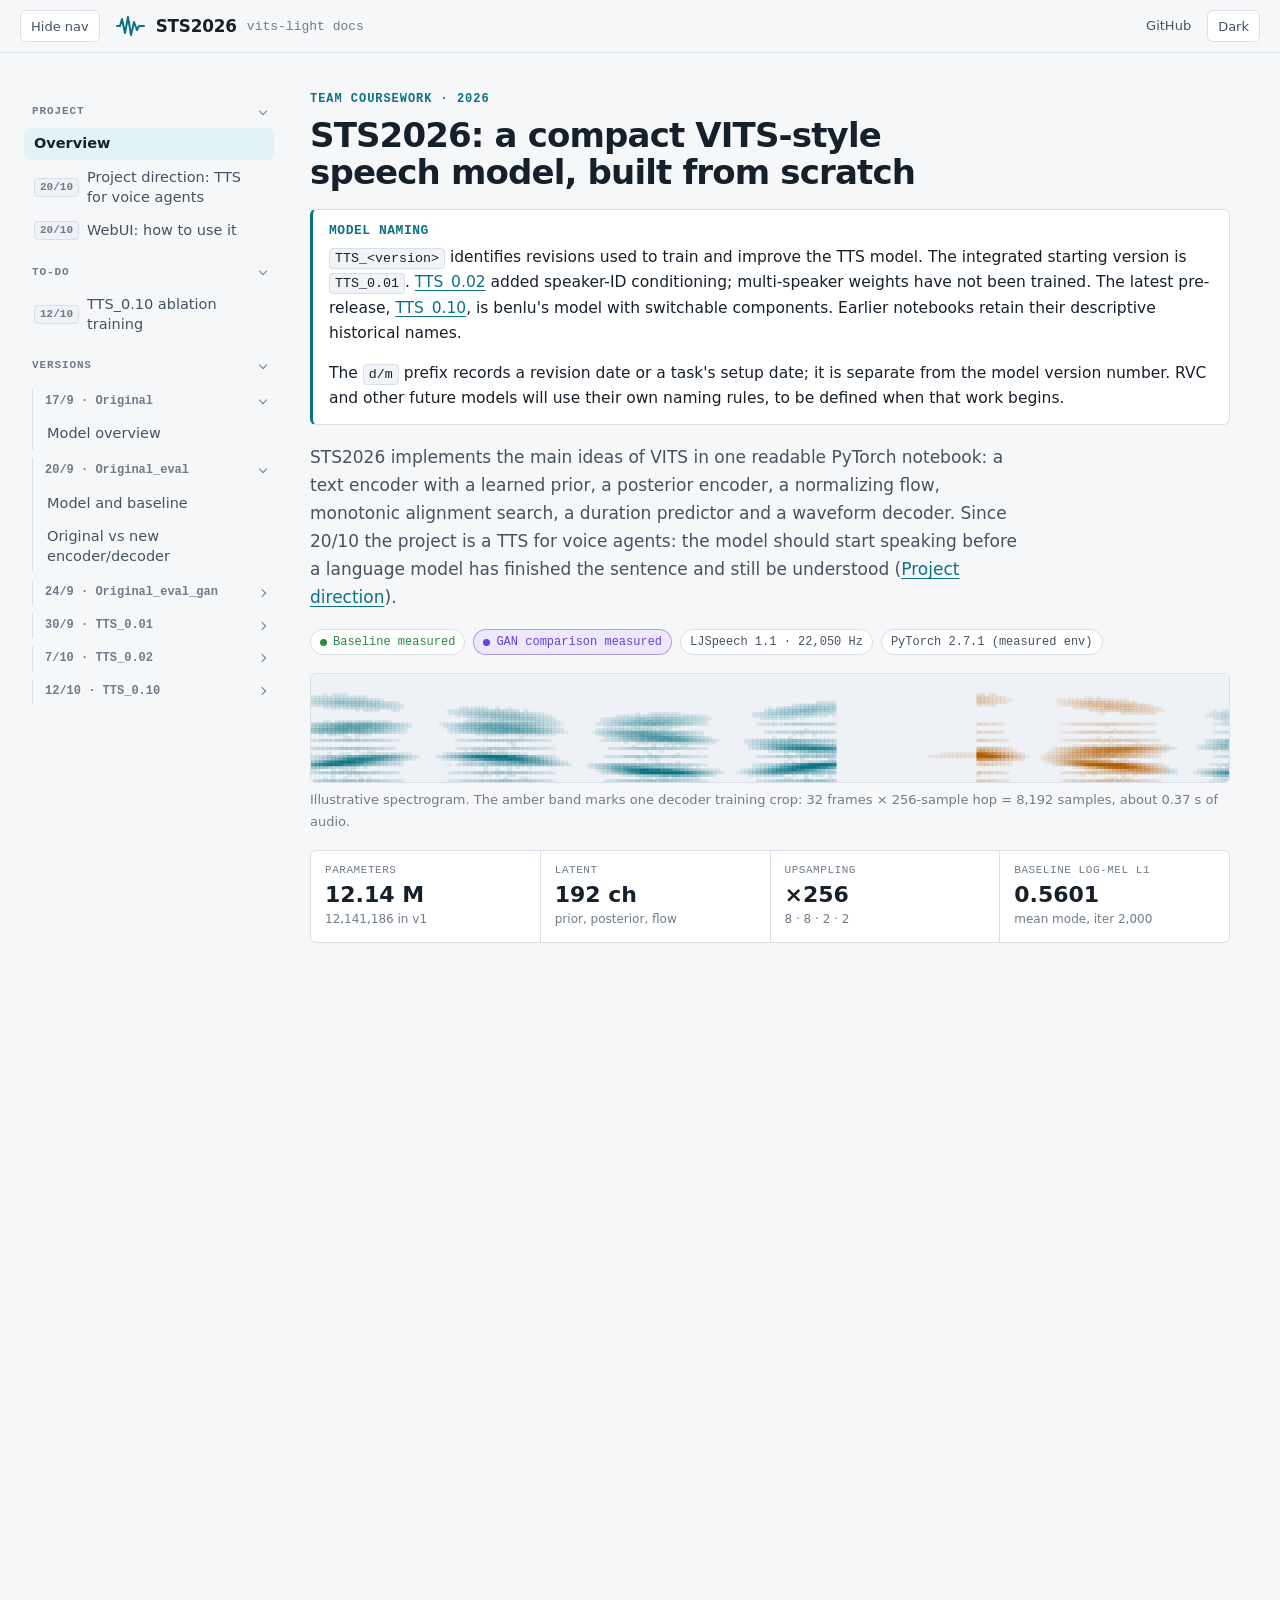
==== commit 7e5a00c2: "docs: R0b noise floor and final TTS_0.10 ablation verdicts R0b (seed 2027) evaluated centrally: 13.6" ====
--- a/docs/site/index.html
+++ b/docs/site/index.html
@@ -113,35 +113,34 @@
       <section class="doc-section task-board" id="tasks">
         <span class="eyebrow">Team backlog</span>
         <h2>To-do</h2>
-        <p class="lede">Open team task: the TTS_0.10 ablation.</p>
+        <p class="lede">Team task: the TTS_0.10 ablation. All eleven arms are trained and evaluated.</p>
 
         <article class="task-card" id="task-tts010-ablation">
           <span id="task-tts"></span>
           <div class="task-card-head">
             <h3>12/10 · TTS_0.10 ablation training</h3>
-            <span class="chip acc">10 of 11 arms evaluated</span>
+            <span class="chip ok">11 of 11 arms evaluated</span>
           </div>
           <p>Eleven runs measure which of the eight TTS_0.10 changes matter. Each arm trains the complete TTS_0.10 for 40,000 steps with one change reverted to its TTS_0.02 form (leave-one-out). R0 and R0b differ only in the seed and give the noise floor; E0 reverts everything.</p>
           <div class="table-wrap">
             <table>
-              <thead><tr><th>Arm</th><th>What is reverted: TTS_0.10 → TTS_0.02</th><th>Whisper WER (− R0, points), 21/10</th></tr></thead>
+              <thead><tr><th>Arm</th><th>What is reverted: TTS_0.10 → TTS_0.02</th><th>Whisper WER (− R0, points [95% interval]), 22/10</th></tr></thead>
               <tbody>
                 <tr><td>R0</td><td>nothing: complete TTS_0.10, seed 2026; the reference for every arm</td><td>16.9% · reference · RTX PRO 6000</td></tr>
-                <tr><td>R0b</td><td>nothing: complete TTS_0.10, seed 2027; noise floor</td><td>trained · L40S; re-upload pending</td></tr>
-                <tr><td>G1</td><td>text encoder: post-norm attention with kernel-3 convolutional feed-forward → <code>nn.TransformerEncoder</code> with a GELU linear feed-forward</td><td>23.7% (+6.8) · RTX PRO 6000</td></tr>
-                <tr><td>G2</td><td>posterior encoder: 8 gated WaveNet blocks with skip sum → 1×1 projection + 4 dilated convolutions</td><td>24.7% (+7.8) · RTX PRO 6000</td></tr>
-                <tr><td>G3</td><td>decoder: two residual blocks (kernels 3 and 7) per upsampling stage, HiFi-GAN MRF → one kernel-3 block per stage</td><td>13.8% (−3.1) · RTX PRO 6000</td></tr>
-                <tr><td>A1</td><td>discriminator: scale + period (2, 3, 5, 7, 11) discriminators, 46.7 M parameters → one 1-D convolution stack, 7.1 M</td><td>19.2% (+2.3) · RTX PRO 6000</td></tr>
-                <tr><td>A2</td><td>feature-matching loss, weight 2 → off</td><td>15.7% (−1.2) · RTX PRO 6000</td></tr>
-                <tr><td>L1</td><td>reconstruction loss: Slaney log-mel L1 × 45 → HTK log-mel 1 + multi-resolution STFT 0.5 + waveform L1 10</td><td>186.9% (+169.9); 48 of 100 empty · RTX PRO 6000</td></tr>
-                <tr><td>O1</td><td>optimisation: batch 16, learning rate 2e-4, fp16, no clipping → batch 8, 1e-4, fp32, gradient clipping 1.0</td><td>28.5% (+11.6) · RTX PRO 6000</td></tr>
-                <tr><td>E0</td><td>all eight changes: TTS_0.02 throughout</td><td>100.2% (+83.2) · Turino, RTX 4070 Ti SUPER</td></tr>
-                <tr><td>D1</td><td>text-length filter: clips of 1–100 characters (6,208) → all 13,000 training clips, long ones included</td><td>11.6% (−5.3) · Turino, RTX 4070 Ti SUPER</td></tr>
+                <tr><td>R0b</td><td>nothing: complete TTS_0.10, seed 2027; noise floor</td><td>13.6% (−3.3 [−6.9, +0.1]) · seed noise floor · L40S</td></tr>
+                <tr><td>G1</td><td>text encoder: post-norm attention with kernel-3 convolutional feed-forward → <code>nn.TransformerEncoder</code> with a GELU linear feed-forward</td><td>23.7% (+6.8 [+2.7, +10.9]) · worse · RTX PRO 6000</td></tr>
+                <tr><td>G2</td><td>posterior encoder: 8 gated WaveNet blocks with skip sum → 1×1 projection + 4 dilated convolutions</td><td>24.7% (+7.8 [+3.9, +11.9]) · worse · RTX PRO 6000</td></tr>
+                <tr><td>G3</td><td>decoder: two residual blocks (kernels 3 and 7) per upsampling stage, HiFi-GAN MRF → one kernel-3 block per stage</td><td>13.8% (−3.1 [−6.4, +0.1]) · within noise · RTX PRO 6000</td></tr>
+                <tr><td>A1</td><td>discriminator: scale + period (2, 3, 5, 7, 11) discriminators, 46.7 M parameters → one 1-D convolution stack, 7.1 M</td><td>19.2% (+2.3 [−1.7, +6.1]) · within noise · RTX PRO 6000</td></tr>
+                <tr><td>A2</td><td>feature-matching loss, weight 2 → off</td><td>15.7% (−1.2 [−4.7, +2.2]) · within noise · RTX PRO 6000</td></tr>
+                <tr><td>L1</td><td>reconstruction loss: Slaney log-mel L1 × 45 → HTK log-mel 1 + multi-resolution STFT 0.5 + waveform L1 10</td><td>186.9% (+169.9); 48 of 100 empty · worse · RTX PRO 6000</td></tr>
+                <tr><td>O1</td><td>optimisation: batch 16, learning rate 2e-4, fp16, no clipping → batch 8, 1e-4, fp32, gradient clipping 1.0</td><td>28.5% (+11.6 [+7.5, +15.9]) · worse · RTX PRO 6000</td></tr>
+                <tr><td>E0</td><td>all eight changes: TTS_0.02 throughout</td><td>100.2% (+83.2) · worse · Turino, RTX 4070 Ti SUPER</td></tr>
+                <tr><td>D1</td><td>text-length filter: clips of 1–100 characters (6,208) → all 13,000 training clips, long ones included</td><td>11.6% (−5.3 [−8.9, −2.0]) · better · Turino, RTX 4070 Ti SUPER</td></tr>
               </tbody>
             </table>
           </div>
-          <p>Central evaluation, 21/10: 100 held-out sentences, Whisper medium; the recordings score 3.3%. Reverting the reconstruction loss (L1) is the only single change that breaks the model; reverting the optimisation, posterior encoder, text encoder or discriminator raises WER by 2–12 points; reverting the decoder, switching feature matching off and removing the length filter give lower WER than R0. R0b is not evaluated yet, so differences of a few points cannot be separated from seed variation. Full table: <a href="https://github.com/liquidtoy001/STS2026/blob/Turino/docs/ABLATION_TTS_0.10.md#results-2026-10-21">ABLATION_TTS_0.10.md</a>.</p>
-          <p>Each run, from release <a href="https://github.com/liquidtoy001/STS2026/releases/tag/tts-v0.10"><code>tts-v0.10</code></a>: <code>python tools/train_tts010.py --arm &lt;arm&gt; --data-dir &lt;LJSpeech-1.1&gt;</code>, 40,000 steps. Upload the run folder to the team Drive; evaluation is run centrally. Step-by-step instructions, the run card and the reading rules: <a href="https://github.com/liquidtoy001/STS2026/blob/Turino/docs/ABLATION_TTS_0.10.md">ABLATION_TTS_0.10.md</a>.</p>
+          <p>Central evaluation, 21–22/10: 100 held-out sentences, Whisper medium; the recordings score 3.3%. R0b, which differs from R0 only in the seed, scores 3.3 points lower: the seed noise floor. Intervals: 2,000 paired bootstrap resamples of the sentences; both checks agree for every arm. Four changes have a detectable effect: reverting the reconstruction loss (L1) breaks the model, and reverting the optimisation, posterior encoder or text encoder raises WER by 7–12 points. The discriminator, feature matching and decoder show no detectable effect. Removing the length filter (D1) lowers WER by 5.3 points; D1 ran on a different GPU. One seed per arm. Full table: <a href="https://github.com/liquidtoy001/STS2026/blob/Turino/docs/ABLATION_TTS_0.10.md#results-2026-10-21">ABLATION_TTS_0.10.md</a>.</p>          <p>Each run, from release <a href="https://github.com/liquidtoy001/STS2026/releases/tag/tts-v0.10"><code>tts-v0.10</code></a>: <code>python tools/train_tts010.py --arm &lt;arm&gt; --data-dir &lt;LJSpeech-1.1&gt;</code>, 40,000 steps. Upload the run folder to the team Drive; evaluation is run centrally. Step-by-step instructions, the run card and the reading rules: <a href="https://github.com/liquidtoy001/STS2026/blob/Turino/docs/ABLATION_TTS_0.10.md">ABLATION_TTS_0.10.md</a>.</p>
         </article>
       </section>
 
@@ -328,6 +327,7 @@
         <li class="done"><span class="when">2026-10-20 · Turino · 2ddbf65</span><div class="what">Chunk study of the local chunk-aware fine-tune</div><p>Without lookahead, short chunks became much easier to understand (independent 2-word chunks 24.2% against 34.1% for the control); whole sentences and chunks with lookahead did not change detectably. See <a href="#voice-agent-finetune">the local check</a>.</p></li>
         <li class="done"><span class="when">2026-10-20 · Turino · 9107730, cb12459</span><div class="what">WebUI with Agent mode</div><p>Live TTS with A/B comparison, and a simulated language model streaming a reply into up to three chunking strategies, with time to first audio and stalls. See <a href="#webui">WebUI</a>.</p></li>
         <li class="done"><span class="when">2026-10-20 · Turino</span><div class="what">Project direction: a VITS TTS for voice agents</div><p>How few words can the TTS wait for and stay as intelligible as with the whole sentence? See <a href="#direction">Project direction</a>.</p></li>
+        <li class="done"><span class="when">2026-10-22 · all members · Turino evaluation</span><div class="what">TTS_0.10 ablation: all eleven arms evaluated</div><p>Seed noise floor 3.3 WER points (R0 against R0b). Reverting the reconstruction loss, optimisation, posterior encoder or text encoder makes the model worse; removing the length filter makes it better. See <a href="#task-tts010-ablation">the ablation</a>.</p></li>
       </ul>
 
 <footer class="site-foot">STS2026 team coursework, 2026. Figures on this site come from committed records and the local baseline run; nothing is estimated.</footer>
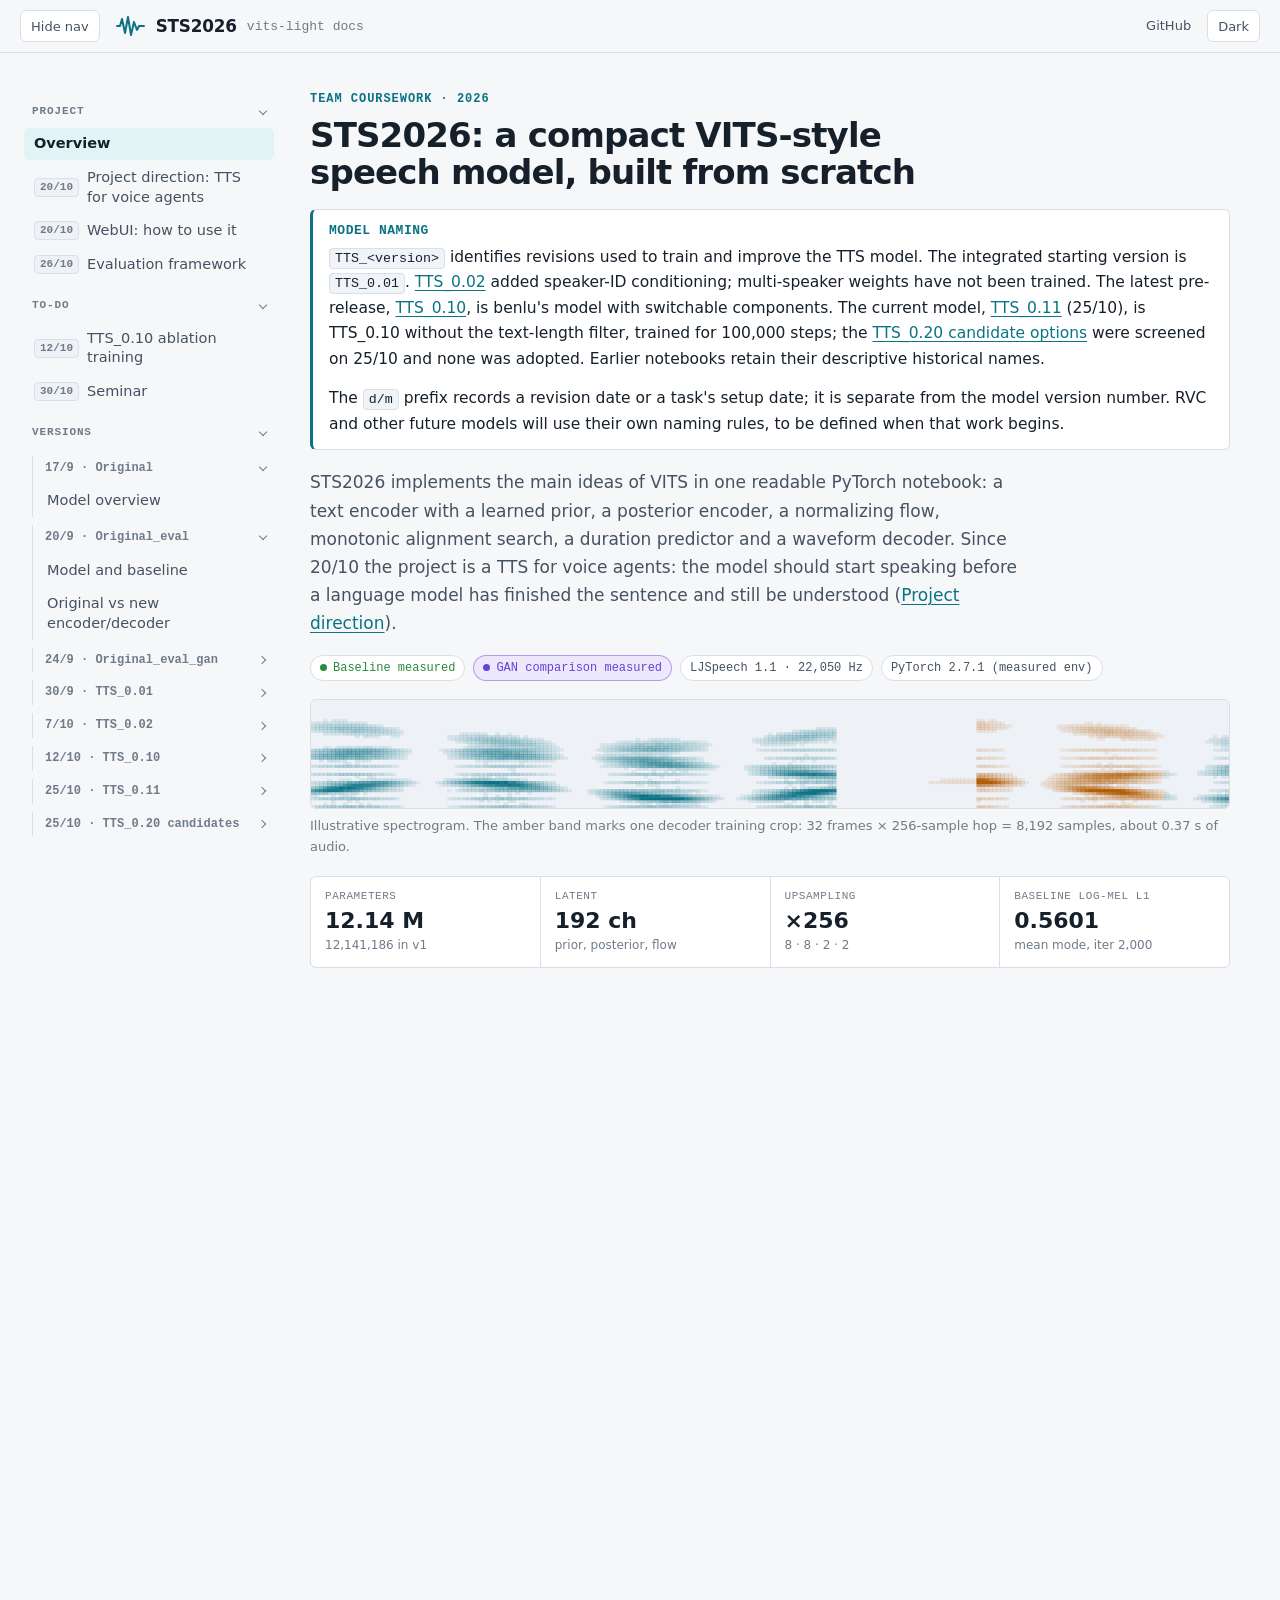
==== commit 149b5a41: "feat: TTS_0.11 results, LibriTTS-R pretraining and ASR protocol v2 TTS_0.11 (no length filter, 100k " ====
--- a/docs/site/index.html
+++ b/docs/site/index.html
@@ -28,7 +28,7 @@
       <h1 id="overview">STS2026: a compact VITS-style speech model, built from scratch</h1>
       <div class="callout note">
         <div class="callout-title">Model naming</div>
-        <p><code>TTS_&lt;version&gt;</code> identifies revisions used to train and improve the TTS model. The integrated starting version is <code>TTS_0.01</code>. <a href="#version-speaker-conditioning">TTS_0.02</a> added speaker-ID conditioning; multi-speaker weights have not been trained. The latest pre-release, <a href="#version-tts010">TTS_0.10</a>, is benlu's model with switchable components. Earlier notebooks retain their descriptive historical names.</p>
+        <p><code>TTS_&lt;version&gt;</code> identifies revisions used to train and improve the TTS model. The integrated starting version is <code>TTS_0.01</code>. <a href="#version-speaker-conditioning">TTS_0.02</a> added speaker-ID conditioning; multi-speaker weights have not been trained. The latest pre-release, <a href="#version-tts010">TTS_0.10</a>, is benlu's model with switchable components. The current model, <a href="#version-tts011">TTS_0.11</a> (25/10), is TTS_0.10 without the text-length filter, trained for 100,000 steps; the <a href="#version-tts020">TTS_0.20 candidate options</a> were screened on 25/10 and none was adopted. Earlier notebooks retain their descriptive historical names.</p>
         <p>The <code>d/m</code> prefix records a revision date or a task's setup date; it is separate from the model version number. RVC and other future models will use their own naming rules, to be defined when that work begins.</p>
       </div>
       <p class="lede">
@@ -62,18 +62,24 @@
           <a class="card" href="#versions">
             <span class="chip" style="align-self:flex-start">Part 1</span>
             <h3>Making the TTS intelligible</h3>
-            <p>TTS_0.01 → TTS_0.10 and the leave-one-out ablation of TTS_0.10's eight changes. Whisper medium WER on the 100 held-out sentences: R0 16.9%, the recordings 3.3%; TTS_0.01 scored 98–100% on four new sentences.</p>
-            <span class="card-foot">Versions · TTS_0.10 ablation in To-do</span>
+            <p>TTS_0.01 → TTS_0.10, the leave-one-out ablation of TTS_0.10's eight changes, and TTS_0.11. Whisper medium WER on the 100 held-out sentences: TTS_0.11 11.2%, TTS_0.10 R0 16.9%, the recordings 3.3%; TTS_0.01 scored 98–100% on four new sentences.</p>
+            <span class="card-foot">Versions · Ablation · TTS_0.11</span>
           </a>
           <a class="card" href="#voice-agent-tts">
             <span class="chip acc" style="align-self:flex-start">Part 2</span>
             <h3>Speaking before the sentence is finished</h3>
-            <p>Chunked synthesis of the held-out sentences: context-aware chunks with two words of lookahead wait for 3 words and are not distinguishable from whole sentences (17.8% against 16.7%); independent 2-word chunks score 35.4%.</p>
-            <span class="card-foot">Chunk study · WebUI Agent mode</span>
+            <p>Chunked synthesis of the held-out sentences: context-aware chunks with two words of lookahead wait for 3 words and are not distinguishable from whole sentences (TTS_0.11: 12.5% against 10.9%). Chunk-aware fine-tuning halves the errors of 1- and 2-word chunks without context, in two seeds.</p>
+            <span class="card-foot">Chunk study · Fine-tuning · WebUI Agent mode</span>
           </a>
         </div>
-        <p><strong>Known gap: sentence length.</strong> The arms trained with the length filter, R0 among them, see only clips of at most 100 characters, and the 100 held-out sentences come from the same range (at most 20 words). LJSpeech clips have a median of 102 characters (17 words) and reach 187 characters (39 words). Chunked synthesis of longer sentences is being measured.</p>
-        <p><strong>Next, as announced on 20/10:</strong> train a model adapted to long sentences on a new long-sentence dataset, together with further model improvements and a new evaluation framework.</p>
+        <p><strong>Sentence length.</strong> The arms trained with the length filter, R0 among them, see only clips of at most 100 characters, and the 100 held-out sentences come from the same range. Since 24/10 a second test set of 100 long sentences (more than 100 characters) is held out as well; TTS_0.11 scores 8.4% on it against 2.4% for the recordings.</p>
+        <p><strong>Done since 20/10:</strong></p>
+        <ul class="list">
+          <li><a href="#version-tts011">TTS_0.11</a>: no length filter, 100,000 steps; chunked synthesis and chunk-aware fine-tuning at full size, with a second seed; synthesis times.</li>
+          <li><a href="#evaluation">Evaluation framework</a>: the long-sentence test set and ASR protocol v2.</li>
+          <li><a href="#version-tts020">TTS_0.20 candidates</a>: four options aimed at streaming and pretraining on the new dataset LibriTTS-R; none beat TTS_0.11.</li>
+          <li><a href="#task-seminar">Seminar on 30/10</a>: deck and script.</li>
+        </ul>
       </section>
 
       <section class="doc-section" id="webui">
@@ -105,15 +111,45 @@
         <h3 id="webui-limits">Read with care</h3>
         <ul class="list">
           <li>The WER on the result cards is taken from the chunk study (<code>docs/records/chunk-study/R0_40k/analysis.json</code>); it is never computed live.</li>
+          <li>The committed model list contains TTS_0.10 runs. A TTS_0.11 checkpoint can be added in a local <code>webui/config.json</code> (<a href="#tts011-latency">screenshot</a>).</li>
           <li>The strategies share one GPU, so their calls queue behind each other. Live times also rise when the computer is busy, for example with a Whisper job.</li>
           <li>Text preparation writes out numbers, money, times, percentages and common abbreviations in the LJSpeech style; it does not handle acronyms, roman numerals, units, dates with slashes or URLs.</li>
         </ul>
       </section>
 
+
+      <section class="doc-section" id="evaluation">
+        <span class="eyebrow">26/10 · Turino · Method</span>
+        <h2>Evaluation framework</h2>
+        <p>Every TTS_0.10, TTS_0.11 and TTS_0.20 checkpoint is scored the same way (<code>tools/evaluate_runs.py</code>, <code>tools/eval_tts010.py</code>, <code>tools/asr_wer.py</code>, <code>tools/chunk_study.py</code>):</p>
+        <ol class="list">
+          <li><strong>Intelligibility:</strong> the TTS synthesizes test sentences from text alone; Whisper medium transcribes them; the word error rate (WER) against the text is a corpus rate over the sentences. The LJSpeech recordings of the same sentences are scored the same way: 3.3% on the test sentences, the floor set by Whisper itself.</li>
+          <li><strong>Two test sets, never trained on:</strong> the 100 held-out sentences (<code>ljspeech_heldout_100.txt</code>, at most 100 characters) and, since 24/10, 100 long sentences of more than 100 characters (<code>ljspeech_long_100.txt</code>; recordings 2.4%). Arms trained without the length filter before 24/10 (D1, E0) saw the long sentences, so the long set is valid only for arms that held it out.</li>
+          <li><strong>Noise floor:</strong> R0 and R0b differ only in the seed and score 3.3 points apart; smaller differences between single runs are not treated as findings.</li>
+          <li><strong>Paired intervals:</strong> differences come with 95% intervals from 2,000 paired bootstrap resamples of the sentences.</li>
+          <li><strong>Chunked synthesis:</strong> the chunk study scores 17 conditions per checkpoint (<a href="#voice-agent-method">how it is measured</a>).</li>
+        </ol>
+        <h3 id="evaluation-asr-v2">ASR protocol v2 (26/10)</h3>
+        <p>Protocol v1 decodes at temperature 0 with no fallback, so when Whisper falls into a repetition loop (one sentence transcribed as the same phrase repeated dozens of times) it stays there. One long test sentence looped for TTS_0.11 at 40k, 60k and 100k steps and added 120–145 inserted words each time. Protocol v2 adds Whisper's own fallback for loops only: when a transcription's compression ratio exceeds 2.4, it is decoded again at a higher temperature, with a fixed seed. Every other transcription is exactly the v1 one.</p>
+        <div class="table-wrap">
+          <table>
+            <thead><tr><th>Score</th><th class="num">v1</th><th class="num">v2</th></tr></thead>
+            <tbody>
+              <tr><td>TTS_0.11 100k, long sentences</td><td class="num">21.7%</td><td class="num">8.4%</td></tr>
+              <tr><td>TTS_0.11 60k, long sentences</td><td class="num">15.8%</td><td class="num">9.9%</td></tr>
+              <tr><td>V2 (phoneme input), test sentences</td><td class="num">29.1%</td><td class="num">19.9%</td></tr>
+              <tr><td>TTS_0.10 L1, test sentences</td><td class="num">186.9%</td><td class="num">98.7%</td></tr>
+              <tr><td>every other TTS_0.10 arm and the R0 chunk study</td><td class="num" colspan="2">unchanged (R0 1-word chunks 56.1% → 55.7%)</td></tr>
+            </tbody>
+          </table>
+        </div>
+        <p class="small muted">22 of 33,696 transcriptions on the GPU Lab exceeded the threshold; the highest ratio of the others was 1.93. v1 results stay in <code>asr.json</code>, v2 in <code>asr_v2.json</code>. The raw evaluation files of the GPU Lab runs were on its temporary disk and were lost when the instance was released on 26/10; the numbers on this site were recorded before. The v2 code is in the working tree and not yet on GitHub.</p>
+      </section>
+
       <section class="doc-section task-board" id="tasks">
         <span class="eyebrow">Team backlog</span>
         <h2>To-do</h2>
-        <p class="lede">Team task: the TTS_0.10 ablation. All eleven arms are trained and evaluated.</p>
+        <p class="lede">The TTS_0.10 ablation is complete: all eleven arms are trained and evaluated. Next: the seminar on 30/10.</p>
 
         <article class="task-card" id="task-tts010-ablation">
           <span id="task-tts"></span>
@@ -133,15 +169,23 @@
                 <tr><td>G3</td><td>decoder: two residual blocks (kernels 3 and 7) per upsampling stage, HiFi-GAN MRF → one kernel-3 block per stage</td><td>13.8% (−3.1 [−6.4, +0.1]) · within noise · RTX PRO 6000</td></tr>
                 <tr><td>A1</td><td>discriminator: scale + period (2, 3, 5, 7, 11) discriminators, 46.7 M parameters → one 1-D convolution stack, 7.1 M</td><td>19.2% (+2.3 [−1.7, +6.1]) · within noise · RTX PRO 6000</td></tr>
                 <tr><td>A2</td><td>feature-matching loss, weight 2 → off</td><td>15.7% (−1.2 [−4.7, +2.2]) · within noise · RTX PRO 6000</td></tr>
-                <tr><td>L1</td><td>reconstruction loss: Slaney log-mel L1 × 45 → HTK log-mel 1 + multi-resolution STFT 0.5 + waveform L1 10</td><td>186.9% (+169.9); 48 of 100 empty · worse · RTX PRO 6000</td></tr>
+                <tr><td>L1</td><td>reconstruction loss: Slaney log-mel L1 × 45 → HTK log-mel 1 + multi-resolution STFT 0.5 + waveform L1 10</td><td>98.7% (+81.8); 48 of 100 empty (186.9% under ASR protocol v1) · worse · RTX PRO 6000</td></tr>
                 <tr><td>O1</td><td>optimisation: batch 16, learning rate 2e-4, fp16, no clipping → batch 8, 1e-4, fp32, gradient clipping 1.0</td><td>28.5% (+11.6 [+7.5, +15.9]) · worse · RTX PRO 6000</td></tr>
                 <tr><td>E0</td><td>all eight changes: TTS_0.02 throughout</td><td>100.2% (+83.2) · worse · Turino, RTX 4070 Ti SUPER</td></tr>
                 <tr><td>D1</td><td>text-length filter: clips of 1–100 characters (6,208) → all 13,000 training clips, long ones included</td><td>11.6% (−5.3 [−8.9, −2.0]) · better · Turino, RTX 4070 Ti SUPER</td></tr>
               </tbody>
             </table>
           </div>
-          <p>Central evaluation, 21–22/10: 100 held-out sentences, Whisper medium; the recordings score 3.3%. R0b, which differs from R0 only in the seed, scores 3.3 points lower: the seed noise floor. Intervals: 2,000 paired bootstrap resamples of the sentences; both checks agree for every arm. Four changes have a detectable effect: reverting the reconstruction loss (L1) breaks the model, and reverting the optimisation, posterior encoder or text encoder raises WER by 7–12 points. The discriminator, feature matching and decoder show no detectable effect. Removing the length filter (D1) lowers WER by 5.3 points; D1 ran on a different GPU. One seed per arm. Full table: <a href="https://github.com/liquidtoy001/STS2026/blob/Turino/docs/ABLATION_TTS_0.10.md#results-2026-10-21">ABLATION_TTS_0.10.md</a>.</p>          <p>Each run, from release <a href="https://github.com/liquidtoy001/STS2026/releases/tag/tts-v0.10"><code>tts-v0.10</code></a>: <code>python tools/train_tts010.py --arm &lt;arm&gt; --data-dir &lt;LJSpeech-1.1&gt;</code>, 40,000 steps. Upload the run folder to the team Drive; evaluation is run centrally. Step-by-step instructions, the run card and the reading rules: <a href="https://github.com/liquidtoy001/STS2026/blob/Turino/docs/ABLATION_TTS_0.10.md">ABLATION_TTS_0.10.md</a>.</p>
+          <p>Central evaluation, 21–22/10: 100 held-out sentences, Whisper medium; the recordings score 3.3%. R0b, which differs from R0 only in the seed, scores 3.3 points lower: the seed noise floor. Intervals: 2,000 paired bootstrap resamples of the sentences; both checks agree for every arm. Four changes have a detectable effect: reverting the reconstruction loss (L1) breaks the model, and reverting the optimisation, posterior encoder or text encoder raises WER by 7–12 points. The discriminator, feature matching and decoder show no detectable effect. Removing the length filter (D1) lowers WER by 5.3 points; D1 ran on a different GPU. One seed per arm. Full table: <a href="https://github.com/liquidtoy001/STS2026/blob/Turino/docs/ABLATION_TTS_0.10.md#results-2026-10-21">ABLATION_TTS_0.10.md</a>. Re-scored with <a href="#evaluation-asr-v2">ASR protocol v2</a> on 26/10: only L1 changed. The one helpful change, removing the length filter, became <a href="#version-tts011">TTS_0.11</a>.</p><p>Each run, from release <a href="https://github.com/liquidtoy001/STS2026/releases/tag/tts-v0.10"><code>tts-v0.10</code></a>: <code>python tools/train_tts010.py --arm &lt;arm&gt; --data-dir &lt;LJSpeech-1.1&gt;</code>, 40,000 steps. Upload the run folder to the team Drive; evaluation is run centrally. Step-by-step instructions, the run card and the reading rules: <a href="https://github.com/liquidtoy001/STS2026/blob/Turino/docs/ABLATION_TTS_0.10.md">ABLATION_TTS_0.10.md</a>.</p>
         </article>
+        <article class="task-card" id="task-seminar">
+          <div class="task-card-head">
+            <h3>30/10 · Seminar</h3>
+            <span class="chip acc">Deck v4 and script ready</span>
+          </div>
+          <p>Every member presents (the professor's announcement on 26/10). Deck <code>seminar-ppt.v4</code>: 13 slides, about 8–9 minutes. The story: where the TTS sits in a voice agent and what waiting costs; our solution (context-aware chunks and chunk-aware fine-tuning); building the TTS (TTS_0.01 → TTS_0.10) and its ablation; the <a href="#evaluation">evaluation framework</a>; <a href="#version-tts011">TTS_0.11</a> and the new dataset LibriTTS-R; chunked-synthesis results; the WebUI with recordings; limitations, conclusion and future work. Three- and five-speaker versions of the deck and an English speaker script with talking points are shared with the team directly.</p>
+        </article>
+
       </section>
 
       <h2 id="versions">Versions</h2>
@@ -164,7 +208,9 @@
       <p><a href="#version-original-eval-gan">24/9 · Original_eval_gan</a> — GAN-enabled notebook revision.<br>
       <a href="#version-full-training">30/9 · TTS_0.01</a> — full-corpus training notebook.<br>
       <a href="#version-speaker-conditioning">7/10 · TTS_0.02</a> — optional speaker-ID conditioning; training not started.<br>
-      <a href="#version-tts010">12/10 · TTS_0.10</a> — benlu's model in the project harness, with switchable components.</p>
+      <a href="#version-tts010">12/10 · TTS_0.10</a> — benlu's model in the project harness, with switchable components.<br>
+      <a href="#version-tts011">25/10 · TTS_0.11</a> — no length filter, 100,000 steps; chunk-aware fine-tuning at full size.<br>
+      <a href="#version-tts020">25/10 · TTS_0.20 candidates</a> — streaming options and LibriTTS-R pretraining; none adopted.</p>
 
       <h2 id="architecture">Architecture</h2>
       <p>
@@ -328,6 +374,8 @@
         <li class="done"><span class="when">2026-10-20 · Turino · 9107730, cb12459</span><div class="what">WebUI with Agent mode</div><p>Live TTS with A/B comparison, and a simulated language model streaming a reply into up to three chunking strategies, with time to first audio and stalls. See <a href="#webui">WebUI</a>.</p></li>
         <li class="done"><span class="when">2026-10-20 · Turino</span><div class="what">Project direction: a VITS TTS for voice agents</div><p>How few words can the TTS wait for and stay as intelligible as with the whole sentence? See <a href="#direction">Project direction</a>.</p></li>
         <li class="done"><span class="when">2026-10-22 · all members · Turino evaluation</span><div class="what">TTS_0.10 ablation: all eleven arms evaluated</div><p>Seed noise floor 3.3 WER points (R0 against R0b). Reverting the reconstruction loss, optimisation, posterior encoder or text encoder makes the model worse; removing the length filter makes it better. See <a href="#task-tts010-ablation">the ablation</a>.</p></li>
+        <li class="done"><span class="when">2026-10-25 · Turino · e78b52d · UQ GPU Lab L40S</span><div class="what">TTS_0.11 and the TTS_0.20 candidates</div><p>TTS_0.11 (no length filter, 100,000 steps) reaches 11.2% WER; a 100-sentence long test set is held out. Four options aimed at streaming and LibriTTS-R pretraining did not beat it. See <a href="#version-tts011">TTS_0.11</a> and <a href="#version-tts020">TTS_0.20 candidates</a>.</p></li>
+        <li class="done"><span class="when">2026-10-26 · Turino</span><div class="what">Chunk-aware fine-tuning confirmed with a second seed; ASR protocol v2</div><p>Without context, 1- and 2-word chunks become about twice as intelligible in both seeds; whole sentences do not change. Whisper's repetition fallback corrects looping transcriptions. See <a href="#tts011-finetune">the fine-tuning results</a> and <a href="#evaluation-asr-v2">ASR protocol v2</a>.</p></li>
       </ul>
 
 <footer class="site-foot">STS2026 team coursework, 2026. Figures on this site come from committed records and the local baseline run; nothing is estimated.</footer>
@@ -736,10 +784,167 @@
   <h3 id="voice-agent-decision">Team decisions</h3>
   <div class="callout note">
     <div class="callout-title">Decided and open</div>
-    <p>On 20/10 the project moved to this direction (<a href="#direction">Project direction</a>). Which configuration an application would use is still for the team to decide.</p>
+    <p>On 20/10 the project moved to this direction (<a href="#direction">Project direction</a>). The full-size results on TTS_0.11 are in <a href="#tts011-chunk">Chunked synthesis with TTS_0.11</a> and <a href="#tts011-finetune">Chunk-aware fine-tuning, two seeds</a>. The seminar deck (30/10) presents TTS_0.11 with chunk-aware fine-tuning and 1-word chunks with two words of lookahead as its recommended setup.</p>
   </div>
   <p>Details, reproduction commands and records: <a href="https://github.com/liquidtoy001/STS2026/blob/Turino/docs/VOICE_AGENT_TTS.md">VOICE_AGENT_TTS.md</a> (study), <a href="https://github.com/liquidtoy001/STS2026/blob/Turino/docs/CHUNK_FINETUNE.md">CHUNK_FINETUNE.md</a> (fine-tuning options and local check), <a href="https://github.com/liquidtoy001/STS2026/blob/Turino/docs/CHUNK_FINETUNE_RUNBOOK.md">CHUNK_FINETUNE_RUNBOOK.md</a> (run manual for full-size runs).</p>
 <footer class="site-foot">Sources: docs/VOICE_AGENT_TTS.md, docs/CHUNK_FINETUNE.md, docs/records/chunk-study/R0_40k/ and docs/records/chunk-finetune/ at commit 2ddbf65.</footer>
+</section>
+
+<section class="doc-section" id="version-tts011">
+  <span class="eyebrow">25/10 · Turino · Model revision</span>
+  <h2>25/10 · TTS_0.11 — no length filter, 100,000 steps</h2>
+  <div class="exp-head">
+    <span class="chip">Author: Turino</span>
+    <span class="chip">Trained: 25/10 · UQ GPU Lab, NVIDIA L40S</span>
+    <span class="chip">Evaluated: 25–26/10 · ASR protocol v2</span>
+  </div>
+  <p class="small muted">Source: arm <code>T011</code> in <code>notebooks/vits-full-train.ipynb</code>, commit <a href="https://github.com/liquidtoy001/STS2026/commit/e78b52d"><code>e78b52d</code></a> on <code>Turino</code>; not merged or released. The <code>--seed</code> option used for the second fine-tune seed and ASR protocol v2 are in the working tree and not yet on GitHub. Details: <a href="https://github.com/liquidtoy001/STS2026/blob/Turino/docs/TTS_0.11.md">TTS_0.11.md</a>.</p>
+  <p>TTS_0.11 keeps the TTS_0.10 model and recipe and applies the one change the ablation found helpful: the 100-character text filter is removed (arm D1), so the model trains on 12,900 clips instead of 6,208. It trains for 100,000 steps instead of 40,000. The 100 long test sentences (<a href="#evaluation">Evaluation framework</a>) are held out as well, so long sentences are evaluated on text the model has never seen.</p>
+
+  <h3 id="tts011-results">Results</h3>
+  <div class="stat-row">
+    <div class="stat"><div class="k">TTS_0.10 R0</div><div class="v">16.9%</div><div class="s">40,000 steps, with the filter</div></div>
+    <div class="stat"><div class="k">TTS_0.11, 100,000 steps</div><div class="v">11.2%</div><div class="s">8.4% on long sentences</div></div>
+    <div class="stat"><div class="k">+ chunk-aware fine-tune</div><div class="v">9.9–10.5%</div><div class="s">5.1–6.9% on long sentences</div></div>
+    <div class="stat"><div class="k">LJSpeech recordings</div><div class="v">3.3%</div><div class="s">2.4% on long sentences</div></div>
+  </div>
+  <div class="table-wrap">
+    <table>
+      <thead><tr><th>Checkpoint</th><th class="num">100 test sentences</th><th class="num">100 long sentences</th></tr></thead>
+      <tbody>
+        <tr><td>TTS_0.10 R0, 40,000 steps (reference)</td><td class="num">16.9%</td><td class="num">–</td></tr>
+        <tr><td>TTS_0.11, 40,000 steps</td><td class="num">12.6%</td><td class="num">10.3%</td></tr>
+        <tr><td>TTS_0.11, 60,000 steps</td><td class="num">12.8%</td><td class="num">9.9%</td></tr>
+        <tr><td>TTS_0.11, 100,000 steps</td><td class="num"><strong>11.2%</strong></td><td class="num"><strong>8.4%</strong></td></tr>
+        <tr><td>+ 20,000 steps chunk-aware fine-tune, seed 2026 / 2027</td><td class="num">10.5% / 9.9%</td><td class="num">6.9% / 5.1%</td></tr>
+        <tr><td>+ 20,000 steps control fine-tune, seed 2026 / 2027</td><td class="num">9.8% / 9.4%</td><td class="num">6.3% / 7.3%</td></tr>
+        <tr><td>LJSpeech recordings</td><td class="num">3.3%</td><td class="num">2.4%</td></tr>
+      </tbody>
+    </table>
+  </div>
+  <p class="small muted">Whisper medium WER, ASR protocol v2. R0 was not evaluated on the long set. One seed for the base model; the seed noise floor of TTS_0.10 is 3.3 points.</p>
+
+  <h3 id="tts011-chunk">Chunked synthesis with TTS_0.11</h3>
+  <p>The chunk study of the <a href="#voice-agent-tts">voice-agent section</a>, repeated on TTS_0.11 at 100,000 steps: same 100 sentences, 17 conditions and seeds.</p>
+  <div class="table-wrap">
+    <table>
+      <thead><tr><th>Condition</th><th class="num">Wait</th><th class="num">WER</th><th class="num">vs whole [95% CI]</th><th class="num">Duration</th></tr></thead>
+      <tbody>
+        <tr><td>whole sentence</td><td class="num">11.9</td><td class="num"><strong>10.9%</strong></td><td class="num">–</td><td class="num">0.99</td></tr>
+        <tr><td>independent 1-word chunks</td><td class="num">1.0</td><td class="num">52.7%</td><td class="num">–</td><td class="num">–</td></tr>
+        <tr><td>independent 2-word chunks</td><td class="num">2.0</td><td class="num">25.8%</td><td class="num">+14.9 [+11.5, +18.4]</td><td class="num">1.18</td></tr>
+        <tr><td>independent 4-word chunks</td><td class="num">3.9</td><td class="num">17.8%</td><td class="num">+6.9 [+3.7, +10.0]</td><td class="num">1.07</td></tr>
+        <tr><td>context-aware 2-word chunks, no lookahead</td><td class="num">2.0</td><td class="num">21.3%</td><td class="num">–</td><td class="num">–</td></tr>
+        <tr><td>context-aware 1-word chunks, lookahead 2</td><td class="num">3.0</td><td class="num"><strong>12.5%</strong></td><td class="num">+1.6 [−1.0, +4.1]</td><td class="num">0.99</td></tr>
+        <tr><td>context-aware 2-word chunks, lookahead 2</td><td class="num">3.9</td><td class="num"><strong>12.2%</strong></td><td class="num">+1.3 [−1.1, +3.5]</td><td class="num">0.99</td></tr>
+        <tr><td>context-aware 4-word chunks, lookahead 2</td><td class="num">5.7</td><td class="num">11.8%</td><td class="num">–</td><td class="num">–</td></tr>
+      </tbody>
+    </table>
+  </div>
+  <p class="small muted">Whisper medium, ASR protocol v2; intervals from 2,000 paired bootstrap resamples; “–” where the value was not recorded before the GPU Lab instance was released.</p>
+  <figure class="task-figure" style="margin-bottom:18px">
+    <img src="assets/tts011-chunk-tradeoff.png" alt="Whisper WER against the words waited for, TTS_0.11 at 100,000 steps: independent chunks fall from 53% at one word to about 14% at 7.5 words; context-aware chunks with lookahead 2 stay near 11–12% from three words on, close to the whole sentence at 10.9%." loading="lazy" decoding="async">
+    <figcaption>Whisper WER against the words the TTS must wait for; TTS_0.11 at 100,000 steps, 100 held-out sentences. <a href="assets/tts011-chunk-tradeoff.png">Open the full-size figure</a>.</figcaption>
+  </figure>
+  <p>The findings on R0 hold for TTS_0.11 at a lower error level: context-aware chunks with two words of lookahead are not distinguishable from whole sentences while waiting for 3–4 words instead of 11.9, and at equal waiting (about 3.9 words) context-aware 2-word chunks with lookahead 2 beat independent 4-word chunks by 5.6 points [−8.7, −2.7].</p>
+
+  <h3 id="tts011-finetune">Chunk-aware fine-tuning, two seeds</h3>
+  <p>The full-size version of the <a href="#voice-agent-finetune">local check</a>: TTS_0.11 at 100,000 steps fine-tuned for 20,000 steps with chunk-aware training (probability 0.5, 1–8 words, cut points from the 100k model's alignment), against a control trained the same 20,000 steps on whole clips. Optimizer state carried. Repeated with a second seed (2027), which changes the data order and the crops.</p>
+  <div class="table-wrap">
+    <table>
+      <thead><tr><th>Condition</th><th class="num">Wait</th><th class="num">Seed 2026: control → chunk<br><span class="small">difference [95% CI]</span></th><th class="num">Seed 2027: control → chunk<br><span class="small">difference [95% CI]</span></th></tr></thead>
+      <tbody>
+        <tr><td>independent 1-word chunks</td><td class="num">1.0</td><td class="num">44.4% → 25.8%<br><span class="small"><strong>−18.7 [−22.8, −14.5]</strong></span></td><td class="num">46.5% → 22.1%<br><span class="small"><strong>−24.4 [−28.8, −19.8]</strong></span></td></tr>
+        <tr><td>independent 2-word chunks</td><td class="num">2.0</td><td class="num">23.0% → 12.5%<br><span class="small"><strong>−10.5 [−13.6, −7.5]</strong></span></td><td class="num">24.3% → 13.7%<br><span class="small"><strong>−10.6 [−14.5, −6.6]</strong></span></td></tr>
+        <tr><td>independent 4-word chunks</td><td class="num">3.9</td><td class="num">14.5% → 12.4%<br><span class="small">−2.1 [−4.8, +0.5]</span></td><td class="num">14.1% → 10.0%<br><span class="small"><strong>−4.1 [−6.8, −1.4]</strong></span></td></tr>
+        <tr><td>context-aware 2-word chunks, no lookahead</td><td class="num">2.0</td><td class="num">18.0% → 16.0%<br><span class="small">−2.0 [−5.2, +1.1]</span></td><td class="num">18.4% → 12.2%<br><span class="small"><strong>−6.2 [−9.2, −3.4]</strong></span></td></tr>
+        <tr><td>context-aware 1-word chunks, lookahead 2</td><td class="num">3.0</td><td class="num">11.3% → 10.9%<br><span class="small">[−2.7, +1.9]</span></td><td class="num">11.4% → 10.7%<br><span class="small">[−2.9, +1.7]</span></td></tr>
+        <tr><td>whole sentence</td><td class="num">11.9</td><td class="num">9.8% → 10.3%<br><span class="small">[−1.7, +2.7]</span></td><td class="num">9.4% → 9.3%<br><span class="small">[−2.0, +1.9]</span></td></tr>
+      </tbody>
+    </table>
+  </div>
+  <p class="small muted">Chunk study, 100 held-out sentences, Whisper medium, ASR protocol v2; bold: the interval excludes 0.</p>
+  <figure class="task-figure" style="margin-bottom:18px">
+    <img src="assets/tts011-ftchunk-tradeoff.png" alt="Whisper WER against the words waited for after chunk-aware fine-tuning (seed 2026): independent chunks start at 26% for one word and reach whole-sentence levels from about four words." loading="lazy" decoding="async">
+    <figcaption>After chunk-aware fine-tuning (seed 2026). Compare the independent-chunk curve with the figure above. <a href="assets/tts011-ftchunk-tradeoff.png">Open the full-size figure</a>.</figcaption>
+  </figure>
+  <ol class="list">
+    <li><strong>Without context, chunk-aware fine-tuning roughly halves the errors of 1- and 2-word chunks</strong>, in both seeds, against a control with the same extra steps.</li>
+    <li><strong>With two words of lookahead, and for whole sentences, it makes no detectable difference</strong> (both seeds; intervals include 0). On the held-out evaluation the fine-tuned models score 10.5% and 9.9%, the controls 9.8% and 9.4%.</li>
+    <li><strong>Independent chunks come out slightly fast:</strong> 2-word chunks last 0.90× and 0.88× the recording after chunk-aware fine-tuning, 1.14× and 1.13× for the controls; whole sentences 0.96–0.97× for all four.</li>
+  </ol>
+
+  <h3 id="tts011-latency">Synthesis time</h3>
+  <div class="table-wrap">
+    <table>
+      <thead><tr><th>Call</th><th class="num">RTX 4070 Ti SUPER</th><th class="num">CPU, 8 threads</th></tr></thead>
+      <tbody>
+        <tr><td>whole sentence (12.6 words on average)</td><td class="num">30 ms · real-time factor 0.007</td><td class="num">237 ms · real-time factor 0.05</td></tr>
+        <tr><td>first chunk: 1 word, lookahead 2</td><td class="num">14 ms</td><td class="num">38 ms</td></tr>
+        <tr><td>first chunk: 2 words, lookahead 2</td><td class="num">14 ms</td><td class="num">51 ms</td></tr>
+        <tr><td>any chunk, 1 word, lookahead 2: mean (p95)</td><td class="num">14 ms (30 ms)</td><td class="num">42 ms (61 ms)</td></tr>
+      </tbody>
+    </table>
+  </div>
+  <p class="small muted">TTS_0.11 + chunk-aware fine-tune (seed 2026); 30 held-out sentences, 3 warm-up calls, idle machine, 26/10. TTS compute only: no language model in the loop.</p>
+  <figure class="task-figure">
+    <img src="assets/webui-agent-tts011.jpg" alt="WebUI Agent mode with the TTS_0.11 chunk-aware checkpoint: a reply streamed at 10 words per second; whole-sentence synthesis starts after 0.87 s and stalls once, context-aware 1-word chunks with lookahead 2 start after 0.58 s without stalls." loading="lazy" decoding="async">
+    <figcaption>WebUI Agent mode with the TTS_0.11 chunk-aware checkpoint (local <code>webui/config.json</code>), 26/10: first audio after 0.87 s for whole sentences (one 0.15 s stall), 0.49 s for independent 2-word chunks, 0.58 s for context-aware 1-word chunks with lookahead 2.</figcaption>
+  </figure>
+</section>
+
+<section class="doc-section" id="version-tts020">
+  <span class="eyebrow">25/10 · Turino · Candidate options</span>
+  <h2>25/10 · TTS_0.20 candidates — options screened, none adopted</h2>
+  <div class="exp-head">
+    <span class="chip">Author: Turino</span>
+    <span class="chip">Trained: 25/10 · UQ GPU Lab, NVIDIA L40S</span>
+    <span class="chip warn">No option beat TTS_0.11</span>
+  </div>
+  <p class="small muted">Source: <code>TTS020_OPTIONS</code> and arms V1–V4 in <code>notebooks/vits-full-train.ipynb</code>, commit <a href="https://github.com/liquidtoy001/STS2026/commit/e78b52d"><code>e78b52d</code></a>; LibriTTS-R preprocessing (<code>tools/prepare_libritts_r.py</code>) and speaker folding are in the working tree and not yet on GitHub. Details: <a href="https://github.com/liquidtoy001/STS2026/blob/Turino/docs/TTS_0.20.md">TTS_0.20.md</a>.</p>
+  <p>Agreed with the team lead on 25/10: screen options aimed at streaming on LJSpeech first (arms V1–V5, each compared with TTS_0.11 at the same 40,000 steps), then test LibriTTS-R. Every option is off by default, so earlier arms keep their switches.</p>
+
+  <h3 id="tts020-options">Streaming options on LJSpeech</h3>
+  <div class="table-wrap">
+    <table>
+      <thead><tr><th>Arm</th><th>Option</th><th class="num">100 test sentences</th><th class="num">100 long sentences</th></tr></thead>
+      <tbody>
+        <tr><td>T011</td><td>TTS_0.11 at 40,000 steps (reference)</td><td class="num"><strong>12.6%</strong></td><td class="num"><strong>10.3%</strong></td></tr>
+        <tr><td>V1</td><td>windowed text encoder: 12 words back, 0–4 ahead; chunked synthesis equals whole-sentence synthesis by construction</td><td class="num">17.8%</td><td class="num">13.3%</td></tr>
+        <tr><td>V2</td><td>phoneme input (g2p_en)</td><td class="num">19.9%</td><td class="num">11.9%</td></tr>
+        <tr><td>V3</td><td>phoneme input + windowed text encoder</td><td class="num">18.0%</td><td class="num">14.1%</td></tr>
+        <tr><td>V4</td><td>stochastic duration predictor (VITS)</td><td class="num">17.8%</td><td class="num">13.4%</td></tr>
+        <tr><td>V5</td><td>V3 + 20,000 steps chunk-aware fine-tune with crops ending at punctuation</td><td class="num">17.8%</td><td class="num">13.0%</td></tr>
+        <tr><td>V5 control</td><td>V3 + 20,000 steps on whole clips</td><td class="num">14.7%</td><td class="num">11.4%</td></tr>
+      </tbody>
+    </table>
+  </div>
+  <p class="small muted">Whisper medium, ASR protocol v2; one seed per arm; the TTS_0.10 seed noise floor is 3.3 points. In the chunk study (whole sentence / 1-word chunks with lookahead 2 / independent 2-word chunks): V1 18.9% / 18.7% / 41.8%, V2 16.7% / 17.3% / 37.6%, V3 24.9% / 22.5% / 49.1%, V4 17.3% / 19.9% / 34.1%, V5 15.3% / 14.9% / 37.5%, V5 control 15.9% / 17.8% / 42.8%.</p>
+  <p>All four options score at least 5 points worse than TTS_0.11 on the 100 test sentences, beyond the seed noise floor; on long sentences the differences are 1.6–3.8 points. None was adopted.</p>
+
+  <h3 id="tts020-libritts">LibriTTS-R pretraining</h3>
+  <p>Decided with the team lead on 25/10: the agent needs one voice, so LibriTTS-R (Koizumi et al., 2023; restored multi-speaker audiobook speech) serves only as pretraining data. No LibriTTS-R reader has more than about 40 minutes of speech, so pretraining uses speaker IDs; the fine-tuned model has the single LJSpeech voice.</p>
+  <div class="table-wrap">
+    <table>
+      <thead><tr><th>Manifest</th><th>Subsets</th><th class="num">Kept</th><th class="num">Hours</th><th class="num">Readers</th></tr></thead>
+      <tbody>
+        <tr><td><code>train-clean-100</code></td><td>train-clean-100</td><td class="num">29,270 of 33,232</td><td class="num">43.7</td><td class="num">246</td></tr>
+        <tr><td><code>train-clean-460</code></td><td>train-clean-100 + train-clean-360</td><td class="num">131,244 of 149,694</td><td class="num">198.1</td><td class="num">1,144</td></tr>
+      </tbody>
+    </table>
+  </div>
+  <p class="small muted">Resampled from 24 kHz to 22,050 Hz. Dropped: utterances on the corpus authors' list of failed speech restorations, texts with characters outside the model's character table, and clips outside 1–15 s. Test set: one utterance from each of 100 train-clean-100 readers (<code>sts_eval/splits/libritts_r_heldout_100.txt</code>). Records: <code>docs/records/tts-0.20/libritts-r/</code>.</p>
+  <p>Run: TTS_0.11's recipe pretrained on <code>train-clean-100</code> for 40,000 steps, then the mean speaker vector was folded into a single-speaker model (exact for every component except two tokens at each end of the deterministic duration predictor) and fine-tuned on LJSpeech for 20,000 steps.</p>
+  <div class="table-wrap">
+    <table>
+      <thead><tr><th>60,000 steps in total</th><th class="num">100 test sentences</th><th class="num">100 long sentences</th><th class="num">2-word chunks, no context</th></tr></thead>
+      <tbody>
+        <tr><td>LJSpeech only (TTS_0.11 at 60,000 steps)</td><td class="num">12.8%</td><td class="num">9.9%</td><td class="num">–</td></tr>
+        <tr><td>LibriTTS-R 40,000 + LJSpeech 20,000</td><td class="num">15.2%</td><td class="num">7.8%</td><td class="num">31.6%</td></tr>
+      </tbody>
+    </table>
+  </div>
+  <p>Both differences are within the seed noise floor and point in opposite directions: no clear gain from pretraining. One seed. The larger <code>train-clean-460</code> manifest was prepared but not trained on.</p>
 </section>
 
 </article>
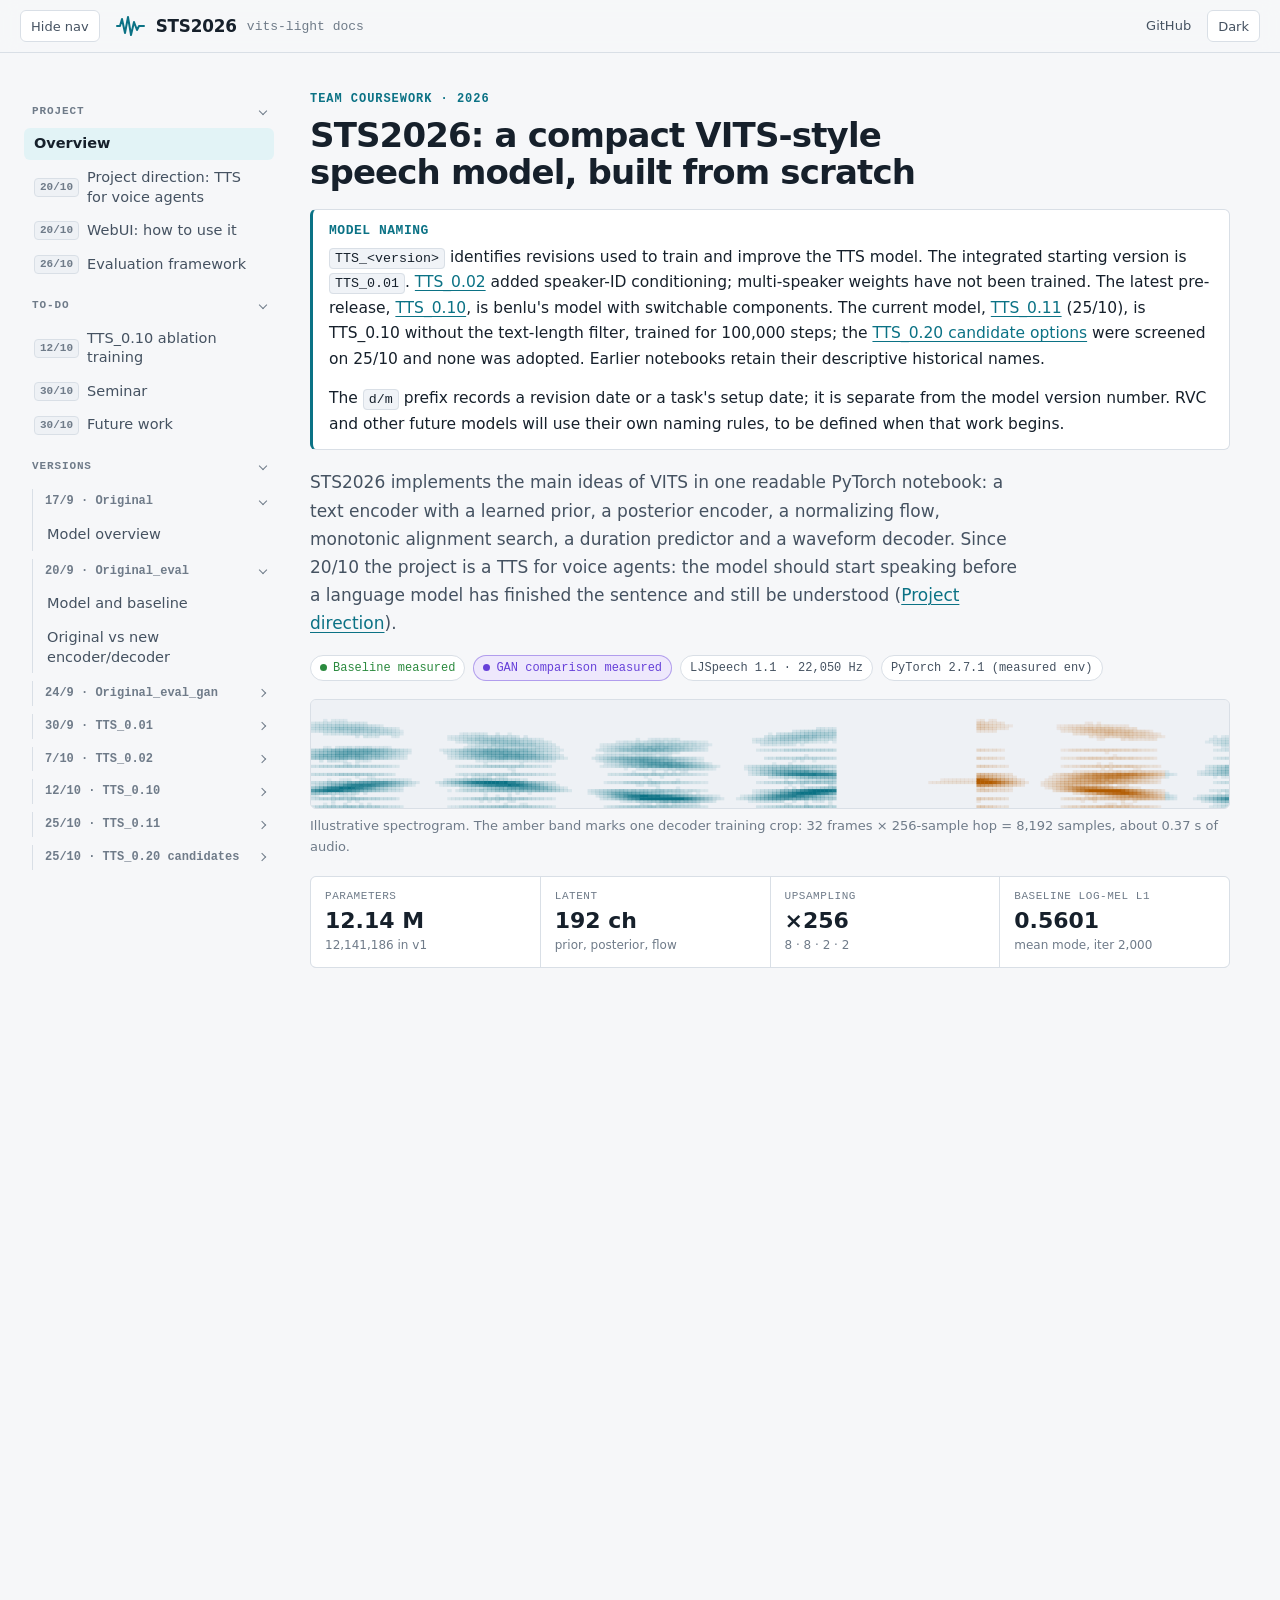
==== commit ca83a11d: "docs: tidy the public repository for outside readers - Rewrite README.md and docs/README.md as an en" ====
--- a/docs/site/index.html
+++ b/docs/site/index.html
@@ -85,15 +85,15 @@
       <section class="doc-section" id="webui">
         <span class="eyebrow">20/10 · Turino · Tool</span>
         <h2>WebUI: live TTS and the voice-agent demo</h2>
-        <p class="small muted">Source: <code>webui/</code> on branch <code>Turino</code>, commits <a href="https://github.com/liquidtoy001/STS2026/commit/9107730"><code>9107730</code></a> and <a href="https://github.com/liquidtoy001/STS2026/commit/cb12459"><code>cb12459</code></a>; not merged to <code>main</code>. Full reference: the Web UI section of the <a href="https://github.com/liquidtoy001/STS2026/blob/Turino/README.md">README</a>.</p>
+        <p class="small muted">Source: <code>webui/</code>, commits <a href="https://github.com/liquidtoy001/STS2026/commit/9107730"><code>9107730</code></a> and <a href="https://github.com/liquidtoy001/STS2026/commit/cb12459"><code>cb12459</code></a>. Full reference: <a href="https://github.com/liquidtoy001/STS2026/blob/Turino/docs/WEBUI.md">docs/WEBUI.md</a>.</p>
         <h3 id="webui-start">Start it</h3>
         <ol class="list">
-          <li>Check out branch <code>Turino</code> and pull.</li>
-          <li>Put the run folders from the team Drive anywhere under <code>output/</code>, for example <code>output/runs/tts010_R0_…/checkpoints/vits_step_40000.pt</code>. The model list (<code>webui/config.example.json</code>) finds checkpoints by glob pattern and uses the newest match; a checkpoint that is not found is listed as unavailable.</li>
+          <li>Clone the repository.</li>
+          <li>Put trained run folders (checkpoints are not in this repository) anywhere under <code>output/</code>, for example <code>output/runs/tts010_R0_…/checkpoints/vits_step_40000.pt</code>. The model list (<code>webui/config.example.json</code>) finds checkpoints by glob pattern and uses the newest match; a checkpoint that is not found is listed as unavailable.</li>
           <li>With the project environment active (PyTorch, TorchAudio, NumPy), run the server from the repository root. It loads the default checkpoint, serves <code>http://127.0.0.1:8000/</code> and opens it in the browser.</li>
         </ol>
-<pre><code>git checkout Turino
-git pull
+<pre><code>git clone https://github.com/liquidtoy001/STS2026.git
+cd STS2026
 python webui/server.py</code></pre>
         <p>Options: <code>--port</code>, <code>--device cpu</code>, <code>--config PATH</code>, <code>--no-browser</code>, <code>--host</code> (default <code>127.0.0.1</code>; the API has no authentication). To change the model list, copy <code>webui/config.example.json</code> to <code>webui/config.json</code> (ignored by Git) and edit it.</p>
         <h3 id="webui-agent">Agent mode</h3>
@@ -143,13 +143,13 @@
             </tbody>
           </table>
         </div>
-        <p class="small muted">22 of 33,696 transcriptions on the GPU Lab exceeded the threshold; the highest ratio of the others was 1.93. v1 results stay in <code>asr.json</code>, v2 in <code>asr_v2.json</code>. The raw evaluation files of the GPU Lab runs were on its temporary disk and were lost when the instance was released on 26/10; the numbers on this site were recorded before. The v2 code is in the working tree and not yet on GitHub.</p>
+        <p class="small muted">22 of 33,696 transcriptions on the GPU Lab exceeded the threshold; the highest ratio of the others was 1.93. v1 results stay in <code>asr.json</code>, v2 in <code>asr_v2.json</code>. The raw evaluation files of the GPU Lab runs were on its temporary disk and were lost when the instance was released on 26/10; the numbers on this site were recorded before. The v2 code: commit <a href="https://github.com/liquidtoy001/STS2026/commit/149b5a4"><code>149b5a4</code></a>.</p>
       </section>
 
       <section class="doc-section task-board" id="tasks">
-        <span class="eyebrow">Team backlog</span>
+        <span class="eyebrow">Tasks</span>
         <h2>To-do</h2>
-        <p class="lede">The TTS_0.10 ablation is complete: all eleven arms are trained and evaluated. Next: the seminar on 30/10.</p>
+        <p class="lede">The TTS_0.10 ablation is complete: all eleven arms are trained and evaluated. Next: the <a href="#task-future-work">future work</a> from the seminar deck.</p>
 
         <article class="task-card" id="task-tts010-ablation">
           <span id="task-tts"></span>
@@ -171,19 +171,36 @@
                 <tr><td>A2</td><td>feature-matching loss, weight 2 → off</td><td>15.7% (−1.2 [−4.7, +2.2]) · within noise · RTX PRO 6000</td></tr>
                 <tr><td>L1</td><td>reconstruction loss: Slaney log-mel L1 × 45 → HTK log-mel 1 + multi-resolution STFT 0.5 + waveform L1 10</td><td>98.7% (+81.8); 48 of 100 empty (186.9% under ASR protocol v1) · worse · RTX PRO 6000</td></tr>
                 <tr><td>O1</td><td>optimisation: batch 16, learning rate 2e-4, fp16, no clipping → batch 8, 1e-4, fp32, gradient clipping 1.0</td><td>28.5% (+11.6 [+7.5, +15.9]) · worse · RTX PRO 6000</td></tr>
-                <tr><td>E0</td><td>all eight changes: TTS_0.02 throughout</td><td>100.2% (+83.2) · worse · Turino, RTX 4070 Ti SUPER</td></tr>
-                <tr><td>D1</td><td>text-length filter: clips of 1–100 characters (6,208) → all 13,000 training clips, long ones included</td><td>11.6% (−5.3 [−8.9, −2.0]) · better · Turino, RTX 4070 Ti SUPER</td></tr>
+                <tr><td>E0</td><td>all eight changes: TTS_0.02 throughout</td><td>100.2% (+83.2) · worse · RTX 4070 Ti SUPER</td></tr>
+                <tr><td>D1</td><td>text-length filter: clips of 1–100 characters (6,208) → all 13,000 training clips, long ones included</td><td>11.6% (−5.3 [−8.9, −2.0]) · better · RTX 4070 Ti SUPER</td></tr>
               </tbody>
             </table>
           </div>
-          <p>Central evaluation, 21–22/10: 100 held-out sentences, Whisper medium; the recordings score 3.3%. R0b, which differs from R0 only in the seed, scores 3.3 points lower: the seed noise floor. Intervals: 2,000 paired bootstrap resamples of the sentences; both checks agree for every arm. Four changes have a detectable effect: reverting the reconstruction loss (L1) breaks the model, and reverting the optimisation, posterior encoder or text encoder raises WER by 7–12 points. The discriminator, feature matching and decoder show no detectable effect. Removing the length filter (D1) lowers WER by 5.3 points; D1 ran on a different GPU. One seed per arm. Full table: <a href="https://github.com/liquidtoy001/STS2026/blob/Turino/docs/ABLATION_TTS_0.10.md#results-2026-10-21">ABLATION_TTS_0.10.md</a>. Re-scored with <a href="#evaluation-asr-v2">ASR protocol v2</a> on 26/10: only L1 changed. The one helpful change, removing the length filter, became <a href="#version-tts011">TTS_0.11</a>.</p><p>Each run, from release <a href="https://github.com/liquidtoy001/STS2026/releases/tag/tts-v0.10"><code>tts-v0.10</code></a>: <code>python tools/train_tts010.py --arm &lt;arm&gt; --data-dir &lt;LJSpeech-1.1&gt;</code>, 40,000 steps. Upload the run folder to the team Drive; evaluation is run centrally. Step-by-step instructions, the run card and the reading rules: <a href="https://github.com/liquidtoy001/STS2026/blob/Turino/docs/ABLATION_TTS_0.10.md">ABLATION_TTS_0.10.md</a>.</p>
+          <p>Central evaluation, 21–22/10: 100 held-out sentences, Whisper medium; the recordings score 3.3%. R0b, which differs from R0 only in the seed, scores 3.3 points lower: the seed noise floor. Intervals: 2,000 paired bootstrap resamples of the sentences; both checks agree for every arm. Four changes have a detectable effect: reverting the reconstruction loss (L1) breaks the model, and reverting the optimisation, posterior encoder or text encoder raises WER by 7–12 points. The discriminator, feature matching and decoder show no detectable effect. Removing the length filter (D1) lowers WER by 5.3 points; D1 ran on a different GPU. One seed per arm. Full table: <a href="https://github.com/liquidtoy001/STS2026/blob/Turino/docs/ABLATION_TTS_0.10.md#results-2026-10-21">ABLATION_TTS_0.10.md</a>. Re-scored with <a href="#evaluation-asr-v2">ASR protocol v2</a> on 26/10: only L1 changed. The one helpful change, removing the length filter, became <a href="#version-tts011">TTS_0.11</a>.</p><p>Each run, from release <a href="https://github.com/liquidtoy001/STS2026/releases/tag/tts-v0.10"><code>tts-v0.10</code></a>: <code>python tools/train_tts010.py --arm &lt;arm&gt; --data-dir &lt;LJSpeech-1.1&gt;</code>, 40,000 steps; all checkpoints were evaluated on one machine with one script. Step-by-step instructions and the reading rules: <a href="https://github.com/liquidtoy001/STS2026/blob/Turino/docs/ABLATION_TTS_0.10.md">ABLATION_TTS_0.10.md</a>.</p>
         </article>
         <article class="task-card" id="task-seminar">
           <div class="task-card-head">
             <h3>30/10 · Seminar</h3>
             <span class="chip acc">Deck v4 and script ready</span>
           </div>
-          <p>Every member presents (the professor's announcement on 26/10). Deck <code>seminar-ppt.v4</code>: 13 slides, about 8–9 minutes. The story: where the TTS sits in a voice agent and what waiting costs; our solution (context-aware chunks and chunk-aware fine-tuning); building the TTS (TTS_0.01 → TTS_0.10) and its ablation; the <a href="#evaluation">evaluation framework</a>; <a href="#version-tts011">TTS_0.11</a> and the new dataset LibriTTS-R; chunked-synthesis results; the WebUI with recordings; limitations, conclusion and future work. Three- and five-speaker versions of the deck and an English speaker script with talking points are shared with the team directly.</p>
+          <p>Every member presents. Deck <code>seminar-ppt.v4</code>: 13 slides, about 8–9 minutes. The story: where the TTS sits in a voice agent and what waiting costs; our solution (context-aware chunks and chunk-aware fine-tuning); building the TTS (TTS_0.01 → TTS_0.10) and its ablation; the <a href="#evaluation">evaluation framework</a>; <a href="#version-tts011">TTS_0.11</a> and the new dataset LibriTTS-R; chunked-synthesis results; the WebUI with recordings; limitations, conclusion and future work.</p>
+        </article>
+        <article class="task-card" id="task-future-work">
+          <div class="task-card-head">
+            <h3>30/10 · Future work</h3>
+            <span class="chip">Not started</span>
+          </div>
+          <p>From the team's seminar deck.</p>
+          <div class="table-wrap">
+            <table>
+              <thead><tr><th>Work</th><th>What it would do</th><th>Where the project stands</th></tr></thead>
+              <tbody>
+                <tr><td>LLM stream integration</td><td>Feed text from a streaming language model into VITS and measure end-to-end latency, time to first audio (onset latency) and playback stalls under irregular text arrival.</td><td>The <a href="#webui">WebUI</a>'s Agent mode streams a simulated reply at a set rate (10 words per second in the demo); no real language model has been in the loop.</td></tr>
+                <tr><td>Prosody evaluation: MOS and UTMOS</td><td>Evaluate perceived naturalness with human Mean Opinion Score (MOS) listening tests and automatic MOS predictions (UTMOS).</td><td>Whisper WER measures intelligibility only; no listening test has been run.</td></tr>
+                <tr><td>Adaptive chunk policy evaluation</td><td>Compare 1-word chunks with fixed 2-word lookahead, whole-sentence synthesis and a prosody-aware chunking policy (split at punctuation and predicted phrase breaks, with the model trained on such chunks), using the same VITS model, on naturalness and latency, not WER alone.</td><td>Run-time chunks are cut by word count. Training crops ending at punctuation exist (<code>--chunk-boundaries punctuation</code>) and were tried once, in arm V5 (<a href="#version-tts020">TTS_0.20 candidates</a>), scored by WER only. Predicted phrase breaks are not implemented.</td></tr>
+              </tbody>
+            </table>
+          </div>
         </article>
 
       </section>
@@ -373,7 +390,7 @@
         <li class="done"><span class="when">2026-10-20 · Turino · 2ddbf65</span><div class="what">Chunk study of the local chunk-aware fine-tune</div><p>Without lookahead, short chunks became much easier to understand (independent 2-word chunks 24.2% against 34.1% for the control); whole sentences and chunks with lookahead did not change detectably. See <a href="#voice-agent-finetune">the local check</a>.</p></li>
         <li class="done"><span class="when">2026-10-20 · Turino · 9107730, cb12459</span><div class="what">WebUI with Agent mode</div><p>Live TTS with A/B comparison, and a simulated language model streaming a reply into up to three chunking strategies, with time to first audio and stalls. See <a href="#webui">WebUI</a>.</p></li>
         <li class="done"><span class="when">2026-10-20 · Turino</span><div class="what">Project direction: a VITS TTS for voice agents</div><p>How few words can the TTS wait for and stay as intelligible as with the whole sentence? See <a href="#direction">Project direction</a>.</p></li>
-        <li class="done"><span class="when">2026-10-22 · all members · Turino evaluation</span><div class="what">TTS_0.10 ablation: all eleven arms evaluated</div><p>Seed noise floor 3.3 WER points (R0 against R0b). Reverting the reconstruction loss, optimisation, posterior encoder or text encoder makes the model worse; removing the length filter makes it better. See <a href="#task-tts010-ablation">the ablation</a>.</p></li>
+        <li class="done"><span class="when">2026-10-22 · team runs · Turino evaluation</span><div class="what">TTS_0.10 ablation: all eleven arms evaluated</div><p>Seed noise floor 3.3 WER points (R0 against R0b). Reverting the reconstruction loss, optimisation, posterior encoder or text encoder makes the model worse; removing the length filter makes it better. See <a href="#task-tts010-ablation">the ablation</a>.</p></li>
         <li class="done"><span class="when">2026-10-25 · Turino · e78b52d · UQ GPU Lab L40S</span><div class="what">TTS_0.11 and the TTS_0.20 candidates</div><p>TTS_0.11 (no length filter, 100,000 steps) reaches 11.2% WER; a 100-sentence long test set is held out. Four options aimed at streaming and LibriTTS-R pretraining did not beat it. See <a href="#version-tts011">TTS_0.11</a> and <a href="#version-tts020">TTS_0.20 candidates</a>.</p></li>
         <li class="done"><span class="when">2026-10-26 · Turino</span><div class="what">Chunk-aware fine-tuning confirmed with a second seed; ASR protocol v2</div><p>Without context, 1- and 2-word chunks become about twice as intelligible in both seeds; whole sentences do not change. Whisper's repetition fallback corrects looping transcriptions. See <a href="#tts011-finetune">the fine-tuning results</a> and <a href="#evaluation-asr-v2">ASR protocol v2</a>.</p></li>
       </ul>
@@ -657,7 +674,7 @@
   <h2>12/10 · TTS_0.10 — benlu's model with switchable components</h2>
   <p class="small muted">Source: <code>notebooks/vits-full-train.ipynb</code>. Commit <a href="https://github.com/liquidtoy001/STS2026/commit/c06d618"><code>c06d618</code></a>, pre-release <a href="https://github.com/liquidtoy001/STS2026/releases/tag/tts-v0.10"><code>tts-v0.10</code></a>, merged to <code>main</code> · 12/10/2026 (Australia/Brisbane). Model and training recipe: benlu (<code>final-vits</code>, 40,000 steps in about 10 h on Kaggle T4 ×2); integration: Turino.</p>
   <p>Compared with TTS_0.02, TTS_0.10 changes eight things: a text encoder with convolutional feed-forward blocks, a gated WaveNet posterior encoder, a multi-receptive-field decoder, multi-period and scale discriminators, feature matching, a mel × 45 reconstruction loss, batch 16 with fp16 training, and training on transcripts of at most 100 characters. Each change is a switch that can restore the TTS_0.02 component; flow, duration predictor and speaker-ID conditioning are kept.</p>
-  <p>These are the standard VITS/HiFi-GAN components for modelling waveform detail and periodicity. With benlu's weights the integrated model reproduces his original code exactly; with every switch at TTS_0.02 it reproduces the <code>tts-v0.02</code> release.</p>
+  <p>These are the standard VITS/HiFi-GAN components for modelling waveform detail and periodicity. With benlu's weights the integrated model reproduces benlu's original code exactly; with every switch at TTS_0.02 it reproduces the <code>tts-v0.02</code> release.</p>
   <div class="table-wrap">
     <table>
       <thead><tr><th>Checkpoint</th><th class="num">Steps</th><th class="num">Probe log-mel L1</th><th class="num">STFT SC</th><th class="num">STFT log-mag</th></tr></thead>
@@ -685,7 +702,7 @@
     <span class="chip">Measured: 2026-10-19 · Australia/Brisbane</span>
     <span class="chip acc">Project direction since 20/10</span>
   </div>
-  <p class="small muted">Source: commits <a href="https://github.com/liquidtoy001/STS2026/commit/0b11e47"><code>0b11e47</code></a> (study, fine-tuning code) and <a href="https://github.com/liquidtoy001/STS2026/commit/2ddbf65"><code>2ddbf65</code></a> (fine-tune chunk results) on <code>Turino</code>; not merged or released. Model: TTS_0.10 arm R0 at 40,000 steps (run <code>tts010_R0_20261014T070647303632Z</code>). Measurements on one RTX 4070 Ti SUPER; intelligibility by Whisper medium (<code>tools/asr_wer.py</code>).</p>
+  <p class="small muted">Source: commits <a href="https://github.com/liquidtoy001/STS2026/commit/0b11e47"><code>0b11e47</code></a> (study, fine-tuning code) and <a href="https://github.com/liquidtoy001/STS2026/commit/2ddbf65"><code>2ddbf65</code></a> (fine-tune chunk results). Model: TTS_0.10 arm R0 at 40,000 steps (run <code>tts010_R0_20261014T070647303632Z</code>). Measurements on one RTX 4070 Ti SUPER; intelligibility by Whisper medium (<code>tools/asr_wer.py</code>).</p>
   <p>This section records what has been measured for the project's voice-agent direction (<a href="#direction">Project direction</a>).</p>
 
   <h3 id="voice-agent-problem">The problem</h3>
@@ -771,7 +788,7 @@
     <li><strong>The chunk model's independent 4-word chunks (16.1%, about 4 words waited for) are as intelligible as R0's whole sentences (16.7%, about 12 words)</strong>, with the plain inference path and no lookahead.</li>
     <li><strong>The speech became faster.</strong> Short pieces last 0.81–0.89× the recording (control 1.00–1.28×), whole sentences 0.92× (control 0.94×). Whether this is audible or hurts naturalness has not been checked.</li>
   </ol>
-  <p class="small muted">Limits: one seed per run, 5,000 steps, one speaker, Whisper WER as the only intelligibility measure (no listening test), 17 conditions compared without correction for multiple comparisons. The run manual for the full-size runs: <a href="https://github.com/liquidtoy001/STS2026/blob/Turino/docs/CHUNK_FINETUNE_RUNBOOK.md">CHUNK_FINETUNE_RUNBOOK.md</a>.</p>
+  <p class="small muted">Limits: one seed per run, 5,000 steps, one speaker, Whisper WER as the only intelligibility measure (no listening test), 17 conditions compared without correction for multiple comparisons. The full-size fine-tuning (20,000 steps, two seeds) was run on TTS_0.11: see <a href="#tts011-finetune">its results</a>.</p>
 
   <h3 id="voice-agent-limits">What this does not show</h3>
   <ul class="list">
@@ -786,7 +803,7 @@
     <div class="callout-title">Decided and open</div>
     <p>On 20/10 the project moved to this direction (<a href="#direction">Project direction</a>). The full-size results on TTS_0.11 are in <a href="#tts011-chunk">Chunked synthesis with TTS_0.11</a> and <a href="#tts011-finetune">Chunk-aware fine-tuning, two seeds</a>. The seminar deck (30/10) presents TTS_0.11 with chunk-aware fine-tuning and 1-word chunks with two words of lookahead as its recommended setup.</p>
   </div>
-  <p>Details, reproduction commands and records: <a href="https://github.com/liquidtoy001/STS2026/blob/Turino/docs/VOICE_AGENT_TTS.md">VOICE_AGENT_TTS.md</a> (study), <a href="https://github.com/liquidtoy001/STS2026/blob/Turino/docs/CHUNK_FINETUNE.md">CHUNK_FINETUNE.md</a> (fine-tuning options and local check), <a href="https://github.com/liquidtoy001/STS2026/blob/Turino/docs/CHUNK_FINETUNE_RUNBOOK.md">CHUNK_FINETUNE_RUNBOOK.md</a> (run manual for full-size runs).</p>
+  <p>Details, reproduction commands and records: <a href="https://github.com/liquidtoy001/STS2026/blob/Turino/docs/VOICE_AGENT_TTS.md">VOICE_AGENT_TTS.md</a> (study), <a href="https://github.com/liquidtoy001/STS2026/blob/Turino/docs/CHUNK_FINETUNE.md">CHUNK_FINETUNE.md</a> (fine-tuning options and local check).</p>
 <footer class="site-foot">Sources: docs/VOICE_AGENT_TTS.md, docs/CHUNK_FINETUNE.md, docs/records/chunk-study/R0_40k/ and docs/records/chunk-finetune/ at commit 2ddbf65.</footer>
 </section>
 
@@ -798,7 +815,7 @@
     <span class="chip">Trained: 25/10 · UQ GPU Lab, NVIDIA L40S</span>
     <span class="chip">Evaluated: 25–26/10 · ASR protocol v2</span>
   </div>
-  <p class="small muted">Source: arm <code>T011</code> in <code>notebooks/vits-full-train.ipynb</code>, commit <a href="https://github.com/liquidtoy001/STS2026/commit/e78b52d"><code>e78b52d</code></a> on <code>Turino</code>; not merged or released. The <code>--seed</code> option used for the second fine-tune seed and ASR protocol v2 are in the working tree and not yet on GitHub. Details: <a href="https://github.com/liquidtoy001/STS2026/blob/Turino/docs/TTS_0.11.md">TTS_0.11.md</a>.</p>
+  <p class="small muted">Source: arm <code>T011</code> in <code>notebooks/vits-full-train.ipynb</code>, commit <a href="https://github.com/liquidtoy001/STS2026/commit/e78b52d"><code>e78b52d</code></a>; the <code>--seed</code> option used for the second fine-tune seed and ASR protocol v2: commit <a href="https://github.com/liquidtoy001/STS2026/commit/149b5a4"><code>149b5a4</code></a>. Details: <a href="https://github.com/liquidtoy001/STS2026/blob/Turino/docs/TTS_0.11.md">TTS_0.11.md</a>.</p>
   <p>TTS_0.11 keeps the TTS_0.10 model and recipe and applies the one change the ablation found helpful: the 100-character text filter is removed (arm D1), so the model trains on 12,900 clips instead of 6,208. It trains for 100,000 steps instead of 40,000. The 100 long test sentences (<a href="#evaluation">Evaluation framework</a>) are held out as well, so long sentences are evaluated on text the model has never seen.</p>
 
   <h3 id="tts011-results">Results</h3>
@@ -901,7 +918,7 @@
     <span class="chip">Trained: 25/10 · UQ GPU Lab, NVIDIA L40S</span>
     <span class="chip warn">No option beat TTS_0.11</span>
   </div>
-  <p class="small muted">Source: <code>TTS020_OPTIONS</code> and arms V1–V4 in <code>notebooks/vits-full-train.ipynb</code>, commit <a href="https://github.com/liquidtoy001/STS2026/commit/e78b52d"><code>e78b52d</code></a>; LibriTTS-R preprocessing (<code>tools/prepare_libritts_r.py</code>) and speaker folding are in the working tree and not yet on GitHub. Details: <a href="https://github.com/liquidtoy001/STS2026/blob/Turino/docs/TTS_0.20.md">TTS_0.20.md</a>.</p>
+  <p class="small muted">Source: <code>TTS020_OPTIONS</code> and arms V1–V4 in <code>notebooks/vits-full-train.ipynb</code>, commit <a href="https://github.com/liquidtoy001/STS2026/commit/e78b52d"><code>e78b52d</code></a>; LibriTTS-R preprocessing (<code>tools/prepare_libritts_r.py</code>) and speaker folding: commit <a href="https://github.com/liquidtoy001/STS2026/commit/149b5a4"><code>149b5a4</code></a>. Details: <a href="https://github.com/liquidtoy001/STS2026/blob/Turino/docs/TTS_0.20.md">TTS_0.20.md</a>.</p>
   <p>Agreed with the team lead on 25/10: screen options aimed at streaming on LJSpeech first (arms V1–V5, each compared with TTS_0.11 at the same 40,000 steps), then test LibriTTS-R. Every option is off by default, so earlier arms keep their switches.</p>
 
   <h3 id="tts020-options">Streaming options on LJSpeech</h3>
